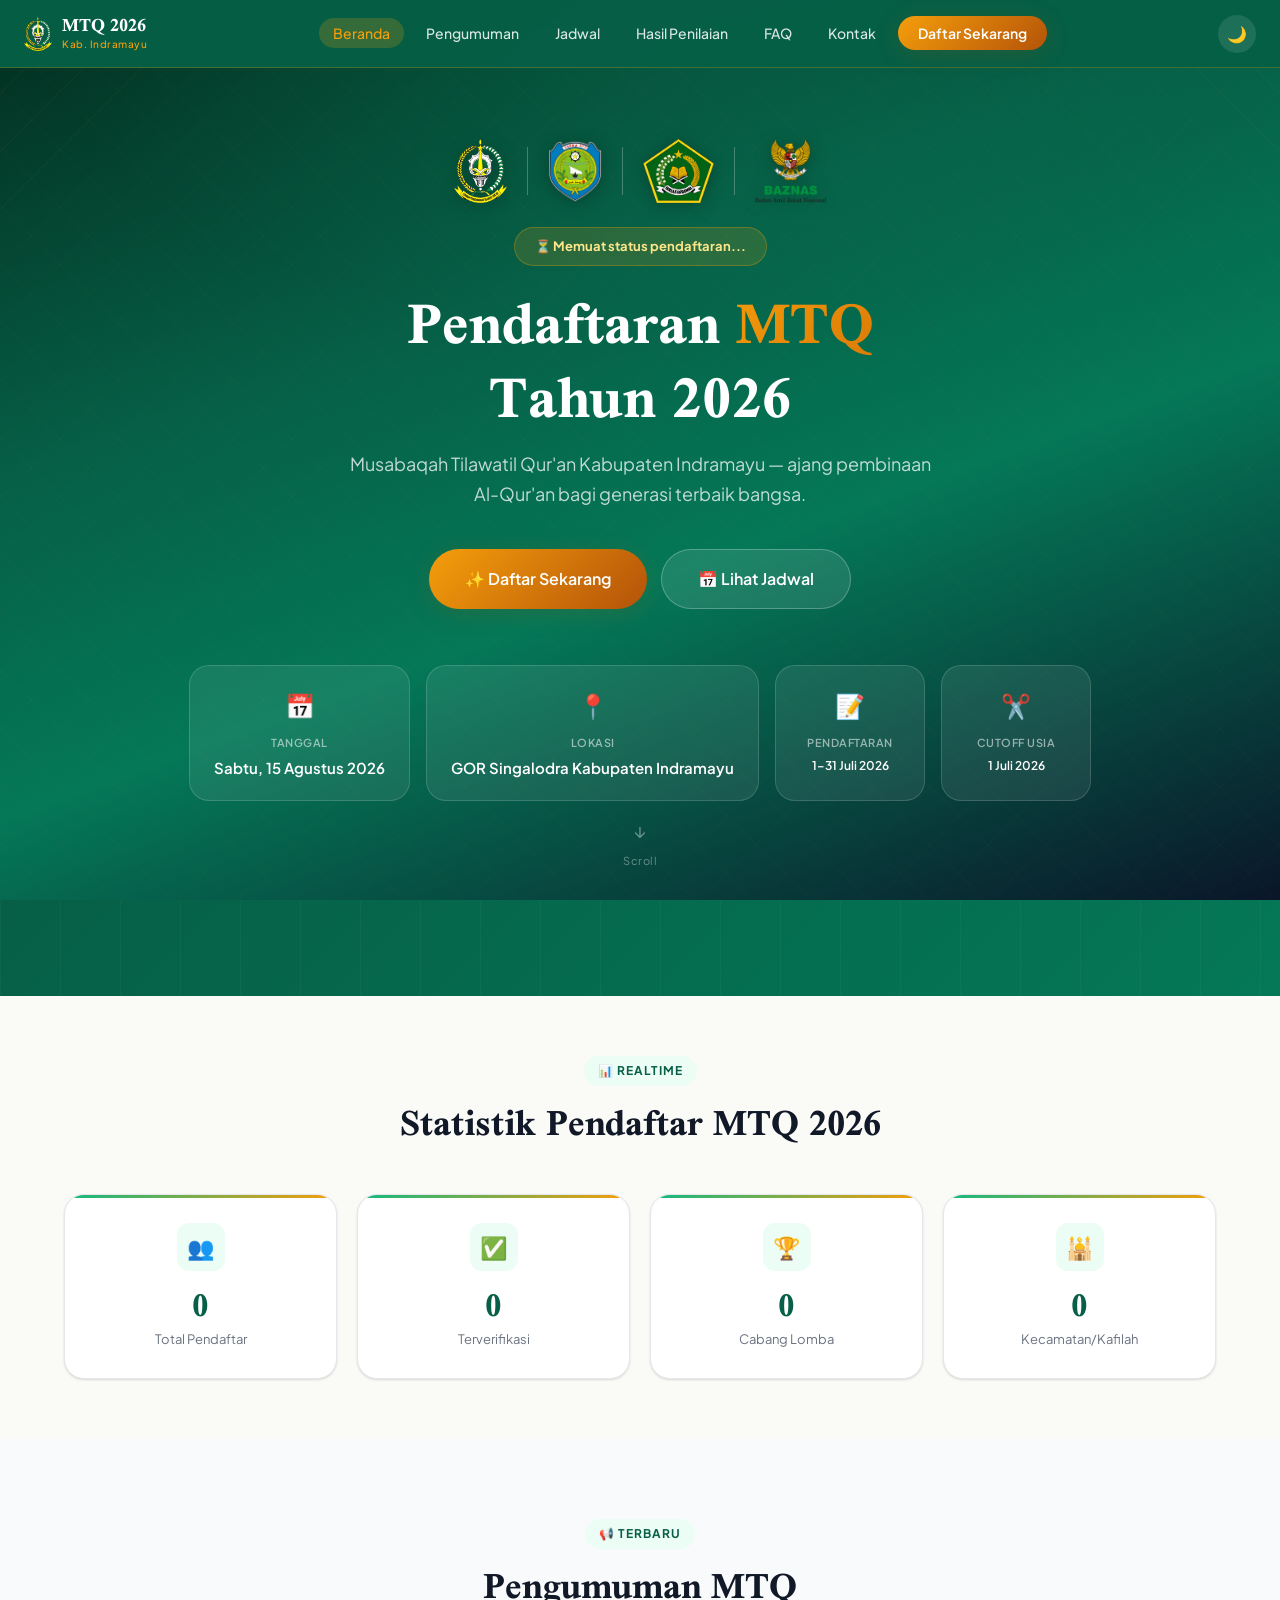
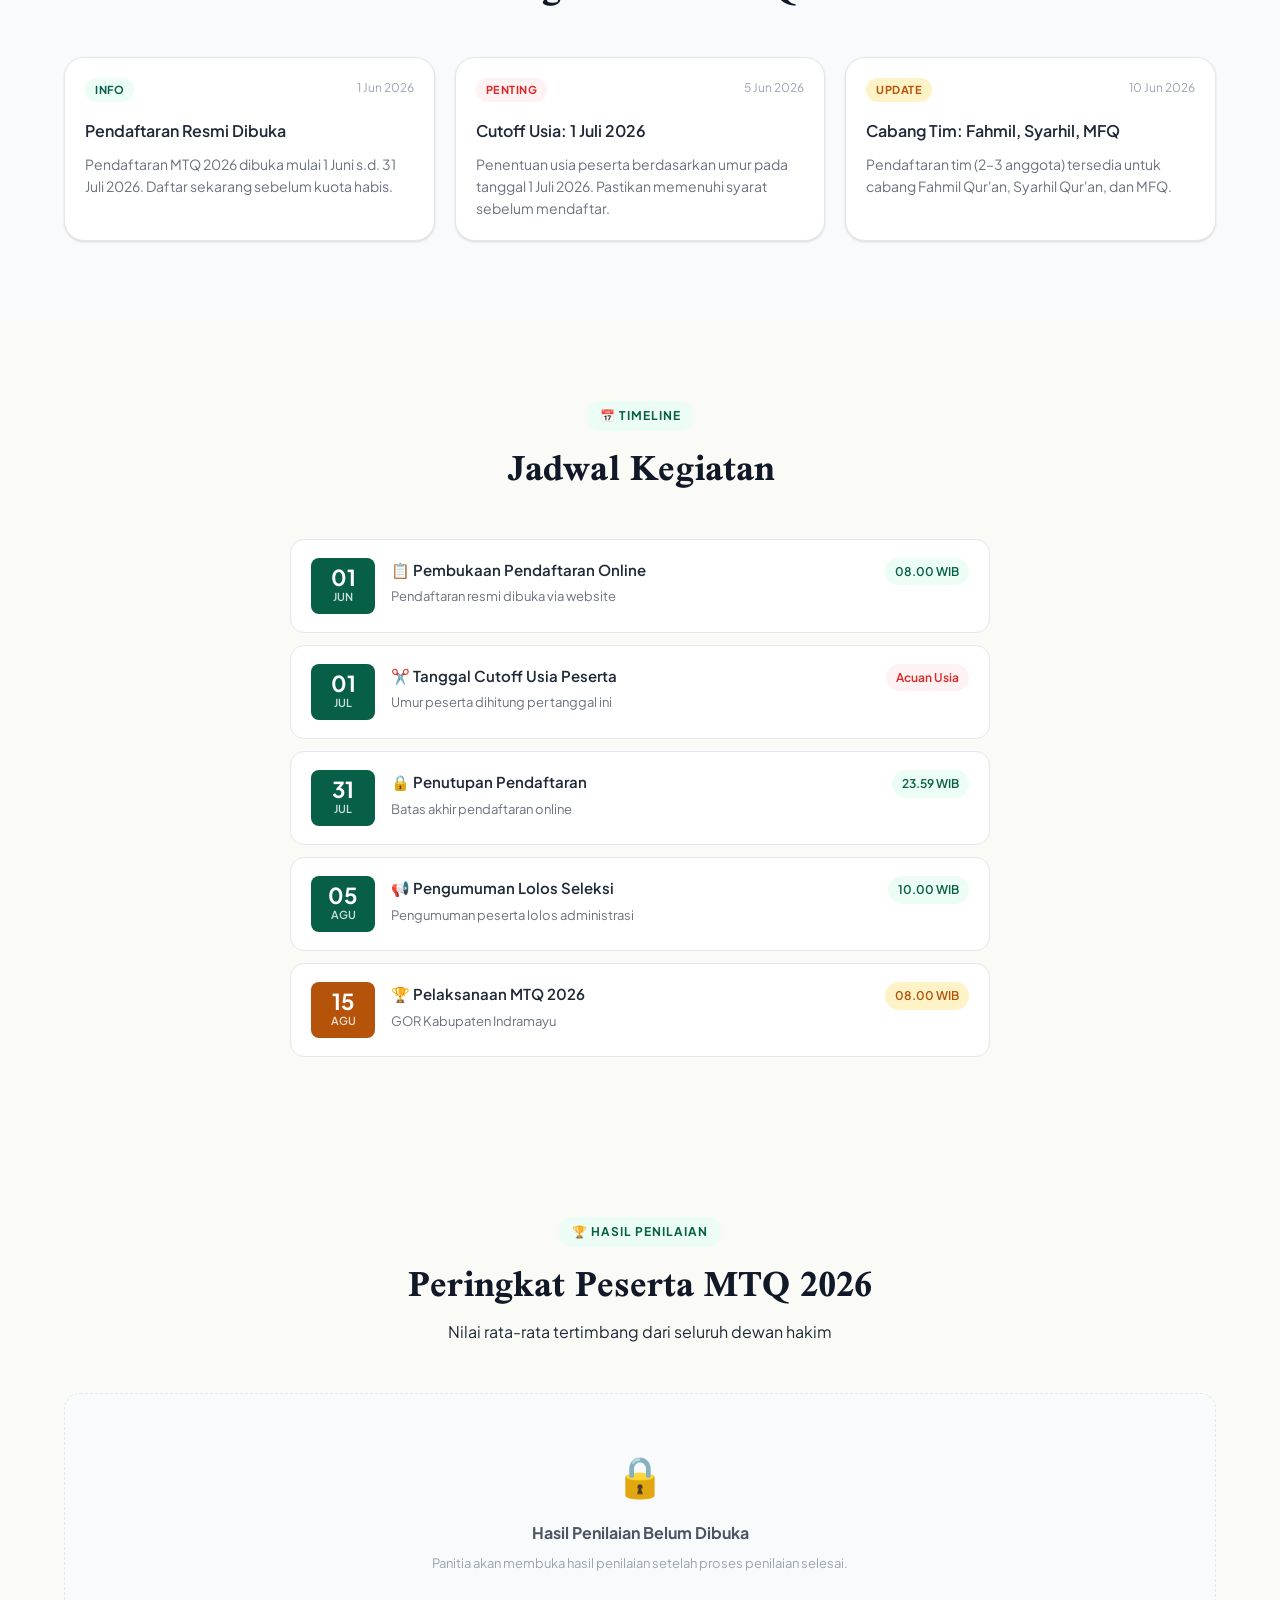
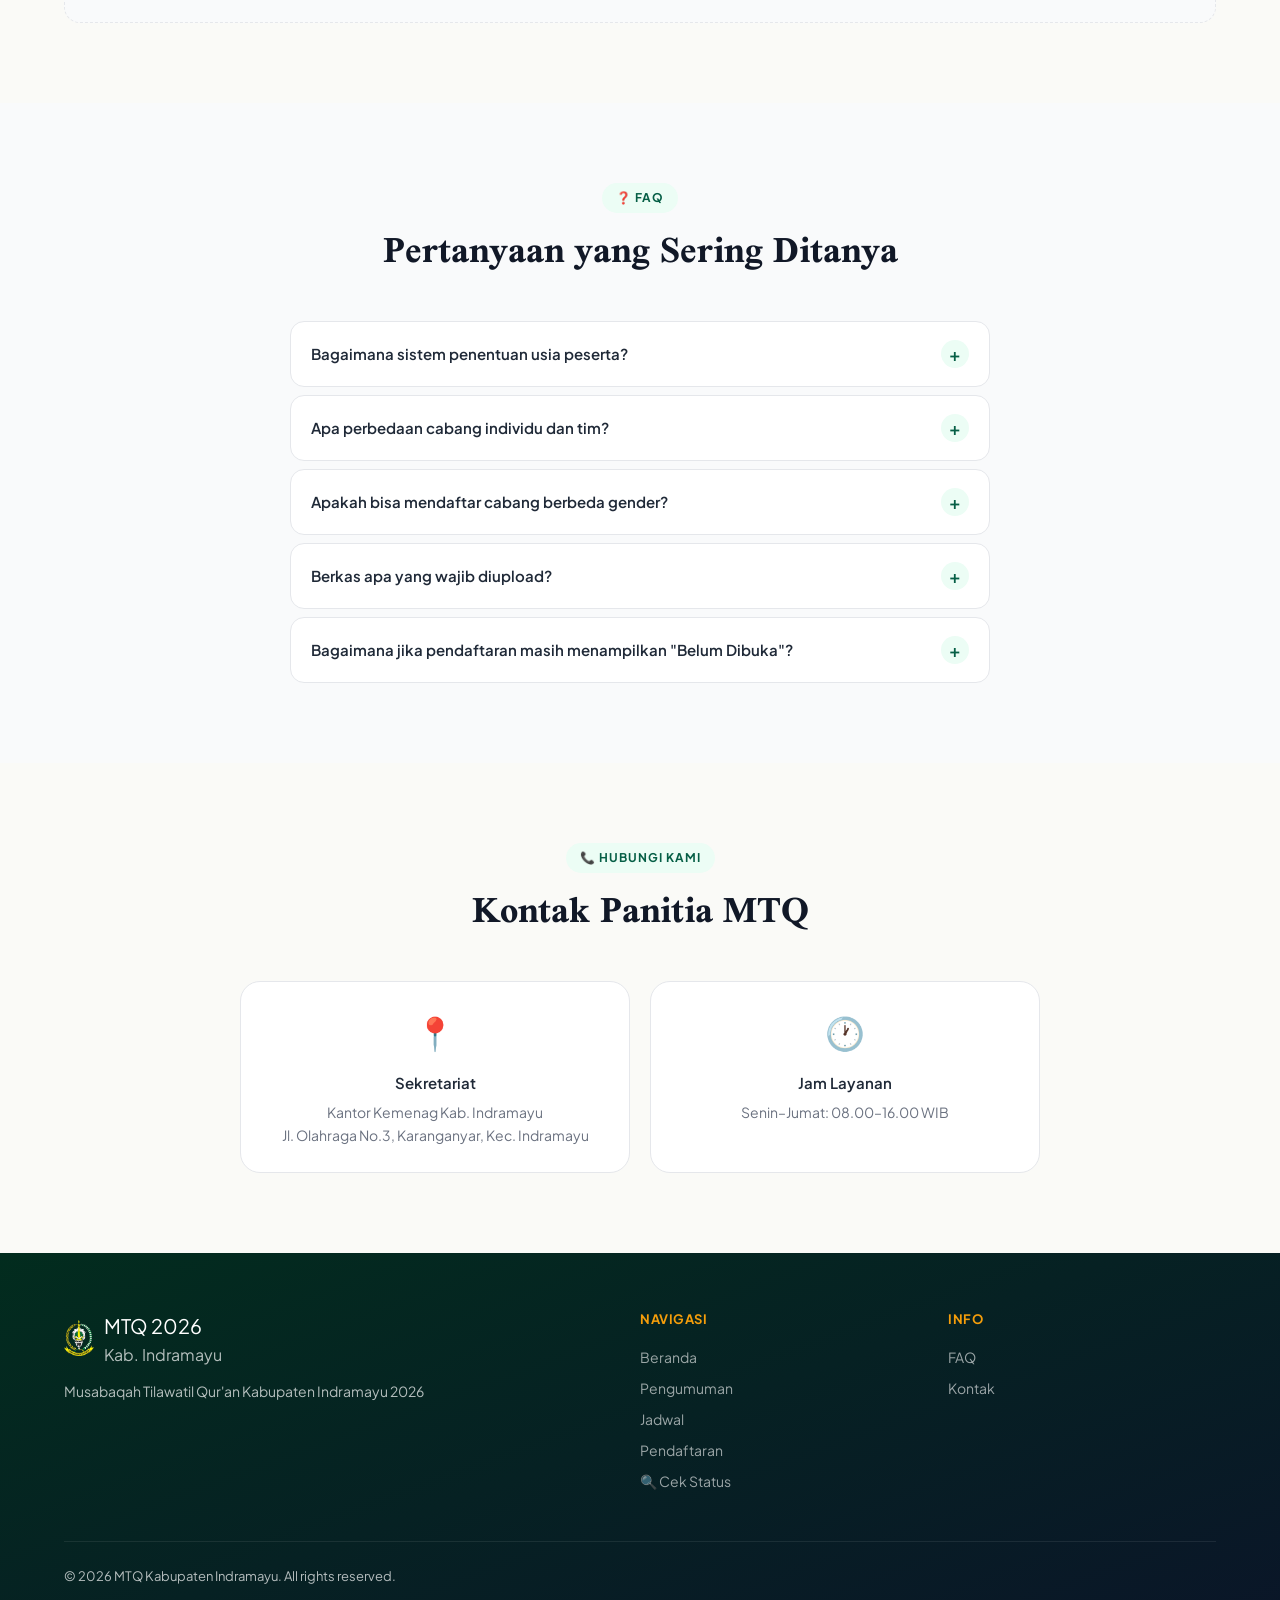
==== index.html @ 9975d6d7 "fixing scoring issue" ====
<!DOCTYPE html>
<html lang="id" data-theme="light">
<head>
  <meta charset="UTF-8">
  <meta name="viewport" content="width=device-width, initial-scale=1.0">
  <title>MTQ 2026 – Kabupaten Indramayu</title>
  <meta name="description" content="Pendaftaran resmi MTQ Kabupaten Indramayu 2026.">
  <link rel="preconnect" href="https://fonts.googleapis.com">
  <link rel="preconnect" href="https://fonts.gstatic.com" crossorigin>
  <link rel="icon" type="image/png" href="assets/mtq.png">
  <link rel="stylesheet" href="css/style.css">
  <style>
    /* Hero logos */
    .hero-logos{display:flex;align-items:center;justify-content:center;gap:20px;flex-wrap:wrap;margin-bottom:24px;animation:fadeInUp .6s .05s ease both}
    .hero-logo-item{display:flex;flex-direction:column;align-items:center;gap:6px}
    .hero-logo-item img{height:64px;width:auto;object-fit:contain;filter:drop-shadow(0 2px 8px rgba(0,0,0,.25));transition:transform .2s}
    .hero-logo-item img:hover{transform:scale(1.08)}
    .hero-logo-sep{width:1px;height:48px;background:rgba(255,255,255,.25);flex-shrink:0}
    @media(max-width:480px){.hero-logo-item img{height:44px}.hero-logo-sep{display:none}.hero-logos{gap:12px}}

    /* Countdown states */
    .cd-state{display:none}
    .cd-state.show{display:block}
    .cd-label{text-align:center;font-size:14px;font-weight:700;letter-spacing:.8px;text-transform:uppercase;color:rgba(255,255,255,.75);margin-bottom:20px}
    .cd-status-pill{display:inline-flex;align-items:center;gap:8px;padding:6px 18px;border-radius:999px;font-size:13px;font-weight:700;margin:0 auto 16px;display:flex;justify-content:center}
    .cd-status-pill.open{background:rgba(16,185,129,.2);color:#a7f3d0;border:1px solid rgba(16,185,129,.35)}
    .cd-status-pill.closed{background:rgba(239,68,68,.15);color:#fca5a5;border:1px solid rgba(239,68,68,.3)}
    .cd-status-pill.soon{background:rgba(245,158,11,.15);color:#fde68a;border:1px solid rgba(245,158,11,.3)}
    .cd-closed-box{text-align:center;padding:32px 24px}
    .cd-closed-box .icon{font-size:48px;margin-bottom:12px}
    .cd-closed-box h3{color:#fff;font-size:22px;font-weight:700;margin-bottom:6px}
    .cd-closed-box p{color:rgba(255,255,255,.65);font-size:14px}

    /* Reg status banner on hero */
    .hero-reg-banner{display:inline-flex;align-items:center;gap:8px;padding:8px 20px;border-radius:999px;font-size:13px;font-weight:700;margin-bottom:20px;animation:fadeInUp .6s .1s ease both}
    .hero-reg-banner.open{background:rgba(16,185,129,.2);color:#a7f3d0;border:1px solid rgba(16,185,129,.35)}
    .hero-reg-banner.soon{background:rgba(245,158,11,.15);color:#fde68a;border:1px solid rgba(245,158,11,.3)}
    .hero-reg-banner.closed{background:rgba(239,68,68,.12);color:#fca5a5;border:1px solid rgba(239,68,68,.25)}

    .btn-daftar-disabled{opacity:.45;cursor:not-allowed;pointer-events:none}
  </style>
</head>
<body>

<!-- NAVBAR -->
<nav class="navbar" id="navbar">
  <div class="nav-logo">
    <img src="assets/mtq.png" alt="MTQ" style="height:34px;width:auto;border-radius:6px">
    <div>
      <div class="logo-text">MTQ 2026</div>
      <div class="logo-sub">Kab. Indramayu</div>
    </div>
  </div>
  <ul class="nav-links">
    <li><a href="#beranda" class="active">Beranda</a></li>
    <li><a href="#pengumuman">Pengumuman</a></li>
    <li><a href="#jadwal">Jadwal</a></li>
    <li><a href="#hasil-penilaian">Hasil Penilaian</a></li>
    <li><a href="#faq">FAQ</a></li>
    <li><a href="#kontak">Kontak</a></li>
    <li><a href="daftar.html" class="nav-cta" id="navDaftarBtn">Daftar Sekarang</a></li>
  </ul>
  <div class="nav-actions">
    <button class="dark-toggle" id="darkToggle">🌙</button>
    <button class="hamburger" id="hamburger"><span></span><span></span><span></span></button>
  </div>
</nav>
<nav class="mobile-nav" id="mobileNav">
  <a href="#beranda">🏠 Beranda</a>
  <a href="#pengumuman">📢 Pengumuman</a>
  <a href="#jadwal">📅 Jadwal</a>
  <a href="#faq">❓ FAQ</a>
  <a href="#kontak">📞 Kontak</a>
  <a href="daftar.html" id="mobileNavDaftarBtn" style="color:var(--gold-bright);font-weight:700">✨ Daftar Sekarang</a>
</nav>

<!-- HERO -->
<section class="hero" id="beranda">
  <!-- 4 Logo Institusi -->
  <div class="hero-logos">
    <div class="hero-logo-item"><img src="assets/mtq.png"       alt="MTQ"        title="MTQ 2026"></div>
    <div class="hero-logo-sep"></div>
    <div class="hero-logo-item"><img src="assets/indramayu.png" alt="Indramayu"  title="Kab. Indramayu"></div>
    <div class="hero-logo-sep"></div>
    <div class="hero-logo-item"><img src="assets/kemenag.png"   alt="Kemenag"    title="Kementerian Agama"></div>
    <div class="hero-logo-sep"></div>
    <div class="hero-logo-item"><img src="assets/baznas.png"    alt="BAZNAS"     title="BAZNAS"></div>
  </div>

  <!-- Status Pendaftaran Banner -->
  <div id="heroRegBanner" class="hero-reg-banner soon">⏳ Memuat status pendaftaran...</div>

  <h1 style="font-family:var(--font-display);font-size:clamp(32px,6vw,64px);font-weight:700;color:#fff;line-height:1.15;margin-bottom:16px;animation:fadeInUp .6s .2s ease both">
    Pendaftaran <span style="background:linear-gradient(135deg,#f59e0b,#d97706);-webkit-background-clip:text;-webkit-text-fill-color:transparent;background-clip:text">MTQ</span><br>Tahun 2026
  </h1>
  <p style="font-size:clamp(15px,2vw,18px);color:rgba(255,255,255,.75);max-width:600px;margin:0 auto 40px;animation:fadeInUp .6s .3s ease both">
    Musabaqah Tilawatil Qur'an Kabupaten Indramayu — ajang pembinaan Al-Qur'an bagi generasi terbaik bangsa.
  </p>

  <div class="hero-actions" style="animation:fadeInUp .6s .4s ease both">
    <a href="daftar.html" class="btn btn-primary btn-lg" id="heroDaftarBtn">✨ Daftar Sekarang</a>
    <a href="#jadwal"     class="btn btn-secondary btn-lg">📅 Lihat Jadwal</a>
  </div>

  <div class="hero-info" style="animation:fadeInUp .6s .5s ease both">
    <div class="hero-info-card">
      <div class="icon">📅</div><div class="label">Tanggal</div>
      <div class="value" data-info="date">15 Agustus 2026</div>
    </div>
    <div class="hero-info-card">
      <div class="icon">📍</div><div class="label">Lokasi</div>
      <div class="value" data-info="location">GOR Kab. Indramayu</div>
    </div>
    <div class="hero-info-card">
      <div class="icon">📝</div><div class="label">Pendaftaran</div>
      <div class="value" id="heroRegPeriod" style="font-size:12px">1–31 Juli 2026</div>
    </div>
    <div class="hero-info-card">
      <div class="icon">✂️</div><div class="label">Cutoff Usia</div>
      <div class="value" id="heroCutoff" style="font-size:12px">1 Juli 2026</div>
    </div>
  </div>

  <div class="scroll-hint"><span class="arrow">↓</span><span>Scroll</span></div>
</section>

<!-- COUNTDOWN (smart 3 state) -->
<div id="countdownSection" class="countdown-section">

  <!-- State: belum buka -->
  <div id="cdStateSoon" class="cd-state">
    <div class="cd-status-pill soon">🔔 Pendaftaran Belum Dibuka</div>
    <div class="cd-label">Pendaftaran Dibuka Dalam</div>
    <div class="countdown-grid">
      <div class="countdown-box"><span class="num" id="soonDays">00</span><div class="unit">Hari</div></div>
      <div class="countdown-box"><span class="num" id="soonHours">00</span><div class="unit">Jam</div></div>
      <div class="countdown-box"><span class="num" id="soonMins">00</span><div class="unit">Menit</div></div>
      <div class="countdown-box"><span class="num" id="soonSecs">00</span><div class="unit">Detik</div></div>
    </div>
  </div>

  <!-- State: sedang buka -->
  <div id="cdStateOpen" class="cd-state">
    <div class="cd-status-pill open">🟢 Pendaftaran Sedang Berlangsung</div>
    <div class="cd-label">Pendaftaran Ditutup Dalam</div>
    <div class="countdown-grid">
      <div class="countdown-box"><span class="num" id="openDays">00</span><div class="unit">Hari</div></div>
      <div class="countdown-box"><span class="num" id="openHours">00</span><div class="unit">Jam</div></div>
      <div class="countdown-box"><span class="num" id="openMins">00</span><div class="unit">Menit</div></div>
      <div class="countdown-box"><span class="num" id="openSecs">00</span><div class="unit">Detik</div></div>
    </div>
  </div>

  <!-- State: tutup -->
  <div id="cdStateClosed" class="cd-state">
    <div class="cd-closed-box">
      <div class="icon">🔒</div>
      <h3>Pendaftaran Telah Ditutup</h3>
      <p>Terima kasih kepada seluruh peserta yang telah mendaftar.<br>Nantikan pengumuman selanjutnya.</p>
    </div>
  </div>

</div>

<!-- STATISTIK -->
<section class="stats-section">
  <div class="container">
    <div class="section-header animate-in">
      <div class="section-eyebrow">📊 Realtime</div>
      <h2 class="section-title">Statistik Pendaftar MTQ 2026</h2>
    </div>
    <div class="stats-grid">
      <div class="stat-card animate-in">
        <div class="stat-icon">👥</div>
        <div class="stat-num" data-stat="total">0</div>
        <div class="stat-label">Total Pendaftar</div>
      </div>
      <div class="stat-card animate-in">
        <div class="stat-icon">✅</div>
        <div class="stat-num" data-stat="verified">0</div>
        <div class="stat-label">Terverifikasi</div>
      </div>
      <div class="stat-card animate-in">
        <div class="stat-icon">🏆</div>
        <div class="stat-num" data-stat="cabangs">0</div>
        <div class="stat-label">Cabang Lomba</div>
      </div>
      <div class="stat-card animate-in">
        <div class="stat-icon">🕌</div>
        <div class="stat-num" data-stat="kecamatans">0</div>
        <div class="stat-label">Kecamatan/Kafilah</div>
      </div>
    </div>
  </div>
</section>

<!-- PENGUMUMAN -->
<section class="section" id="pengumuman" style="background:var(--gray-50)">
  <div class="container">
    <div class="section-header animate-in">
      <div class="section-eyebrow">📢 Terbaru</div>
      <h2 class="section-title">Pengumuman MTQ</h2>
    </div>
    <div class="announcement-grid">
      <div class="ann-card animate-in">
        <div class="ann-card-header"><span class="ann-badge info">Info</span><span class="ann-date">1 Jun 2026</span></div>
        <div class="ann-card-body"><h3>Pendaftaran Resmi Dibuka</h3><p>Pendaftaran MTQ 2026 dibuka mulai 1 Juni s.d. 31 Juli 2026. Daftar sekarang sebelum kuota habis.</p></div>
      </div>
      <div class="ann-card animate-in">
        <div class="ann-card-header"><span class="ann-badge important">Penting</span><span class="ann-date">5 Jun 2026</span></div>
        <div class="ann-card-body"><h3>Cutoff Usia: 1 Juli 2026</h3><p>Penentuan usia peserta berdasarkan umur pada tanggal 1 Juli 2026. Pastikan memenuhi syarat sebelum mendaftar.</p></div>
      </div>
      <div class="ann-card animate-in">
        <div class="ann-card-header"><span class="ann-badge update">Update</span><span class="ann-date">10 Jun 2026</span></div>
        <div class="ann-card-body"><h3>Cabang Tim: Fahmil, Syarhil, MFQ</h3><p>Pendaftaran tim (2–3 anggota) tersedia untuk cabang Fahmil Qur'an, Syarhil Qur'an, dan MFQ.</p></div>
      </div>
    </div>
  </div>
</section>

<!-- JADWAL -->
<section class="section" id="jadwal" style="background:var(--cream)">
  <div class="container">
    <div class="section-header animate-in">
      <div class="section-eyebrow">📅 Timeline</div>
      <h2 class="section-title">Jadwal Kegiatan</h2>
    </div>
    <div class="schedule-list">
      <div class="schedule-item animate-in">
        <div class="date-box"><div class="day">01</div><div class="month">Jun</div></div>
        <div class="info"><h4>📋 Pembukaan Pendaftaran Online</h4><p>Pendaftaran resmi dibuka via website</p></div>
        <span class="time-badge">08.00 WIB</span>
      </div>
      <div class="schedule-item animate-in">
        <div class="date-box"><div class="day">01</div><div class="month">Jul</div></div>
        <div class="info"><h4>✂️ Tanggal Cutoff Usia Peserta</h4><p>Umur peserta dihitung per tanggal ini</p></div>
        <span class="time-badge" style="background:#fef2f2;color:#dc2626">Acuan Usia</span>
      </div>
      <div class="schedule-item animate-in">
        <div class="date-box"><div class="day">31</div><div class="month">Jul</div></div>
        <div class="info"><h4>🔒 Penutupan Pendaftaran</h4><p>Batas akhir pendaftaran online</p></div>
        <span class="time-badge">23.59 WIB</span>
      </div>
      <div class="schedule-item animate-in">
        <div class="date-box"><div class="day">05</div><div class="month">Agu</div></div>
        <div class="info"><h4>📢 Pengumuman Lolos Seleksi</h4><p>Pengumuman peserta lolos administrasi</p></div>
        <span class="time-badge">10.00 WIB</span>
      </div>
      <div class="schedule-item animate-in">
        <div class="date-box" style="background:var(--gold)"><div class="day">15</div><div class="month">Agu</div></div>
        <div class="info"><h4>🏆 Pelaksanaan MTQ 2026</h4><p>GOR Kabupaten Indramayu</p></div>
        <span class="time-badge" style="background:var(--gold-pale);color:var(--gold)">08.00 WIB</span>
      </div>
    </div>
  </div>
</section>

<!-- HASIL PENILAIAN PUBLIK -->
<section class="section" id="hasil-penilaian">
  <div class="container">
    <div class="section-header animate-in">
      <div class="section-eyebrow">🏆 HASIL PENILAIAN</div>
      <h2 class="section-title">Peringkat Peserta MTQ 2026</h2>
      <p class="section-sub">Nilai rata-rata tertimbang dari seluruh dewan hakim</p>
    </div>

    <!-- Status gate — diisi oleh JS -->
    <div id="hasilPenilaianGate" style="text-align:center;padding:48px 24px;background:var(--gray-50);border-radius:16px;border:1.5px dashed var(--gray-200)">
      <div style="font-size:40px;margin-bottom:12px">⏳</div>
      <div style="font-size:16px;font-weight:700;color:var(--gray-600)">Memuat status hasil penilaian...</div>
    </div>

    <!-- Hasil (hidden until status=buka) -->
    <div id="hasilPenilaianContent" style="display:none">

      <!-- Stats bar -->
      <div id="hasilStatsBar"
        style="display:flex;align-items:center;justify-content:center;gap:20px;flex-wrap:wrap;margin-bottom:28px;background:linear-gradient(135deg,var(--emerald),#0d9488);border-radius:14px;padding:16px 24px">
      </div>

      <!-- Cabang filter pills -->
      <div id="hasilCabangFilter"
        style="display:flex;flex-wrap:wrap;gap:8px;margin-bottom:24px"></div>

      <!-- Podium -->
      <div id="hasilPodium" style="margin-bottom:24px"></div>

      <!-- Ranking table -->
      <div class="admin-card" style="border-radius:14px;overflow:hidden;box-shadow:0 2px 16px rgba(0,0,0,.06)">
        <div style="padding:16px 20px;display:flex;align-items:center;justify-content:space-between;border-bottom:1px solid var(--gray-100);flex-wrap:wrap;gap:8px">
          <div>
            <div style="font-size:15px;font-weight:700;color:var(--gray-800)">Tabel Peringkat</div>
            <div id="hasilTableSub" style="font-size:12px;color:var(--gray-400)">Pilih cabang</div>
          </div>
          <div style="display:flex;gap:8px;flex-wrap:wrap">
            <input type="search" id="hasilSearch" placeholder="🔍 Cari peserta..."
              oninput="hasilFilterTable(this.value)"
              style="padding:8px 12px;border:1.5px solid var(--gray-200);border-radius:8px;font-size:13px;background:var(--white);color:var(--gray-800);outline:none;width:200px">
            <button onclick="loadHasilPenilaian()" class="btn btn-outline" style="font-size:13px">🔄 Refresh</button>
          </div>
        </div>
        <div class="table-wrap" id="hasilTable">
          <div style="text-align:center;padding:40px;color:var(--gray-400)">
            <div style="font-size:32px">📊</div><p>Pilih cabang untuk melihat peringkat</p>
          </div>
        </div>
      </div>

      <div style="margin-top:16px;padding:12px 16px;background:var(--emerald-xs);border-radius:10px;font-size:13px;color:var(--emerald)">
        🔍 <strong>Transparansi:</strong> Nilai merupakan rata-rata tertimbang dari semua dewan hakim. Klik baris peserta untuk detail per hakim.
      </div>
    </div>
  </div>
</section>

<!-- FAQ -->
<section class="section" id="faq" style="background:var(--gray-50)">
  <div class="container">
    <div class="section-header animate-in">
      <div class="section-eyebrow">❓ FAQ</div>
      <h2 class="section-title">Pertanyaan yang Sering Ditanya</h2>
    </div>
    <div class="faq-list">
      <div class="faq-item animate-in">
        <div class="faq-question">Bagaimana sistem penentuan usia peserta?<span class="icon">+</span></div>
        <div class="faq-answer">Usia peserta dihitung berdasarkan tanggal <strong>1 Juli 2026</strong> (tanggal cutoff), bukan tanggal pelaksanaan. Misalnya, peserta lahir 2 Juli 2016 dihitung berusia 9 tahun 11 bulan 29 hari per tanggal cutoff.</div>
      </div>
      <div class="faq-item animate-in">
        <div class="faq-question">Apa perbedaan cabang individu dan tim?<span class="icon">+</span></div>
        <div class="faq-answer">Cabang individu (Tilawah, Tahfidz, Khat, Tartil) didaftarkan secara perorangan. Cabang tim (Fahmil, Syarhil, MFQ) terdiri dari 2–3 orang anggota, semua harus dari gender dan kecamatan yang sama, dan setiap anggota wajib memenuhi syarat usia.</div>
      </div>
      <div class="faq-item animate-in">
        <div class="faq-question">Apakah bisa mendaftar cabang berbeda gender?<span class="icon">+</span></div>
        <div class="faq-answer">Tidak. Setiap cabang sudah ditentukan untuk Putra atau Putri. Sistem akan otomatis menolak jika gender peserta tidak sesuai cabang yang dipilih.</div>
      </div>
      <div class="faq-item animate-in">
        <div class="faq-question">Berkas apa yang wajib diupload?<span class="icon">+</span></div>
        <div class="faq-answer">Wajib: (1) Pas foto terbaru dan (2) KTP/KK orang tua. Opsional: Surat rekomendasi dari sekolah/pesantren. Format: JPG/PNG/PDF, maksimal 2 MB per file. Untuk pendaftaran tim, setiap anggota wajib mengupload berkasnya masing-masing.</div>
      </div>
      <div class="faq-item animate-in">
        <div class="faq-question">Bagaimana jika pendaftaran masih menampilkan "Belum Dibuka"?<span class="icon">+</span></div>
        <div class="faq-answer">Pendaftaran online dibuka mulai tanggal 1 Juni 2026 pukul 08.00 WIB. Tombol daftar akan aktif otomatis saat pendaftaran dibuka. Anda dapat mengecek kembali setelah tanggal tersebut.</div>
      </div>
    </div>
  </div>
</section>

<!-- KONTAK -->
<section class="section" id="kontak" style="background:var(--cream)">
  <div class="container">
    <div class="section-header animate-in">
      <div class="section-eyebrow">📞 Hubungi Kami</div>
      <h2 class="section-title">Kontak Panitia MTQ</h2>
    </div>
    <div class="contact-grid">
      <!-- <div class="contact-card animate-in"><div class="icon">📱</div><h4>WhatsApp</h4><a href="https://wa.me/6281234567890">+62 812 3456 7890</a></div> -->
      <!-- <div class="contact-card animate-in"><div class="icon">📧</div><h4>Email</h4><a href="mailto:panitia.mtq2026@indramayu.go.id">panitia.mtq2026@indramayu.go.id</a></div> -->
      <div class="contact-card animate-in"><div class="icon">📍</div><h4>Sekretariat</h4><p>Kantor Kemenag Kab. Indramayu<br>Jl. Olahraga No.3, Karanganyar, Kec. Indramayu</p></div>
      <div class="contact-card animate-in"><div class="icon">🕐</div><h4>Jam Layanan</h4><p>Senin–Jumat: 08.00–16.00 WIB</p></div>
    </div>
  </div>
</section>

<!-- FOOTER -->
<footer>
  <div class="container">
    <div class="footer-grid">
      <div class="footer-brand">
        <div style="display:flex;align-items:center;gap:10px;margin-bottom:12px">
          <img src="assets/mtq.png" alt="MTQ" style="height:36px;border-radius:6px">
          <div><div class="logo-text" style="color:#fff">MTQ 2026</div><div class="logo-sub">Kab. Indramayu</div></div>
        </div>
        <p>Musabaqah Tilawatil Qur'an Kabupaten Indramayu 2026</p>
      </div>
      <div class="footer-col">
        <h5>Navigasi</h5>
        <a href="#beranda">Beranda</a><a href="#pengumuman">Pengumuman</a>
        <a href="#jadwal">Jadwal</a><a href="daftar.html">Pendaftaran</a>
        <a href="cek-maqra.html">🔍 Cek Status</a>
      </div>
      <div class="footer-col">
        <h5>Info</h5>
        <a href="#faq">FAQ</a><a href="#kontak">Kontak</a>
      </div>
    </div>
    <div class="footer-bottom">
      <p>© 2026 MTQ Kabupaten Indramayu. All rights reserved.</p>
    </div>
  </div>
</footer>

<div class="toast-container" id="toastContainer"></div>

<script src="js/config.js"></script>
<script src="js/main.js"></script>
<script>
// ── Hasil Penilaian Publik — index.html ──────────────────────
// Variabel CABANG_LIST untuk filter pills (mirror dari penilaian.html)
const HASIL_CABANG_LIST = [
  "Tartil Al Qur'an Putra","Tartil Al Qur'an Putri",
  "Tilawah Anak-anak Putra","Tilawah Anak-anak Putri",
  "Tilawah Remaja Putra","Tilawah Remaja Putri",
  "Tilawah Dewasa Putra","Tilawah Dewasa Putri",
  "Qira'at Mujawwad Putra","Qira'at Mujawwad Putri",
  "Hafalan 1 Juz Putra","Hafalan 1 Juz Putri",
  "Hafalan 5 Juz Putra","Hafalan 5 Juz Putri",
  "Hafalan 10 Juz Putra","Hafalan 10 Juz Putri",
  "Hafalan 20 Juz Putra","Hafalan 20 Juz Putri",
  "Hafalan 30 Juz Putra","Hafalan 30 Juz Putri",
  "Tafsir Arab Putra","Tafsir Arab Putri",
  "Tafsir Indonesia Putra","Tafsir Indonesia Putri",
  "Kaligrafi Naskah Putra","Kaligrafi Naskah Putri",
  "Kaligrafi Hiasan Putra","Kaligrafi Hiasan Putri",
  "KTIQ Putra","KTIQ Putri",
  "Fahm Al Qur'an Putra","Fahm Al Qur'an Putri",
  "Syarh Al Qur'an Putra","Syarh Al Qur'an Putri"
];

let _hasilActiveCabang = null;
let _hasilPesertaCache = {};
let _hasilNilaiCache   = {};

// JSONP helper (tidak perlu library) — mirip jsonp() di main.js
function hasilJsonp(url, prefix, cb, timeout = 10000) {
  const name = prefix + '_' + Date.now();
  const s = document.createElement('script');
  let done = false;
  const finish = (data) => { if (done) return; done = true; clearTimeout(t); delete window[name]; s.remove(); cb(data); };
  window[name] = finish;
  s.onerror = () => finish(null);
  s.src = url + (url.includes('?') ? '&' : '?') + 'callback=' + name;
  const t = setTimeout(() => finish(null), timeout);
  document.head.appendChild(s);
}

function hasilGet(action, params, cb) {
  const apiUrl = (window.MTQ_API_URL || '').trim();
  if (!apiUrl) { cb(null); return; }
  const qs = params ? '&' + new URLSearchParams(params).toString() : '';
  hasilJsonp(apiUrl + '?action=' + action + qs, 'hG_' + action, cb);
}

// Dipanggil dari main.js DOMContentLoaded (via initHasilPenilaian)
function initHasilPenilaian() {
  hasilGet('getHasilPublikStatus', null, (res) => {
    const gate    = document.getElementById('hasilPenilaianGate');
    const content = document.getElementById('hasilPenilaianContent');
    if (!gate || !content) return;

    if (res && res.isOpen) {
      gate.style.display    = 'none';
      content.style.display = 'block';
      loadHasilPenilaian();
      setInterval(loadHasilPenilaian, 60000); // auto-refresh tiap 1 menit
    } else {
      gate.innerHTML = `
        <div style="font-size:40px;margin-bottom:12px">🔒</div>
        <div style="font-size:16px;font-weight:700;color:var(--gray-600)">Hasil Penilaian Belum Dibuka</div>
        <div style="font-size:13px;color:var(--gray-400);margin-top:6px">Panitia akan membuka hasil penilaian setelah proses penilaian selesai.</div>`;
    }
  });
}

function loadHasilPenilaian() {
  hasilGet('getPeserta', null, (res) => {
    const allPeserta = (res && res.data) || {};
    _hasilPesertaCache = allPeserta;
    const active = HASIL_CABANG_LIST.filter(c => (allPeserta[c]||[]).length > 0);

    // Statistik
    hasilGet('getPenilaianStats', null, (sRes) => {
      const bar = document.getElementById('hasilStatsBar');
      if (bar && sRes && sRes.success) {
        const t = new Date().toLocaleTimeString('id-ID',{hour:'2-digit',minute:'2-digit'});
        bar.innerHTML = `
          <div style="text-align:center;color:#fff"><div style="font-size:22px;font-weight:800">${sRes.totalHakim||0}</div><div style="font-size:11px;opacity:.7;letter-spacing:.4px;text-transform:uppercase">Dewan Hakim</div></div>
          <div style="color:rgba(255,255,255,.3);font-size:20px">·</div>
          <div style="text-align:center;color:#fff"><div style="font-size:22px;font-weight:800">${sRes.totalPeserta||0}</div><div style="font-size:11px;opacity:.7;letter-spacing:.4px;text-transform:uppercase">Total Peserta</div></div>
          <div style="color:rgba(255,255,255,.3);font-size:20px">·</div>
          <div style="text-align:center;color:#fff"><div style="font-size:22px;font-weight:800">${sRes.totalNilaiSubmit||0}</div><div style="font-size:11px;opacity:.7;letter-spacing:.4px;text-transform:uppercase">Nilai Disubmit</div></div>
          <div style="color:rgba(255,255,255,.3);font-size:20px">·</div>
          <div style="text-align:center;color:#fff"><div style="font-size:18px;font-weight:700">${t}</div><div style="font-size:11px;opacity:.7">Diperbarui</div></div>`;
      }
    });

    // Cabang pills
    const filterEl = document.getElementById('hasilCabangFilter');
    if (filterEl && active.length) {
      filterEl.innerHTML = '';
      active.forEach((c, i) => {
        const p = document.createElement('button');
        p.textContent = c;
        p.style.cssText = `padding:6px 14px;border-radius:999px;font-size:12px;font-weight:600;cursor:pointer;border:1.5px solid ${i===0?'var(--emerald)':'var(--gray-200)'};background:${i===0?'var(--emerald)':'var(--white)'};color:${i===0?'#fff':'var(--gray-600)'};transition:all .2s`;
        p.onclick = () => {
          filterEl.querySelectorAll('button').forEach(b => {
            b.style.background = 'var(--white)'; b.style.color = 'var(--gray-600)'; b.style.borderColor = 'var(--gray-200)';
          });
          p.style.background = 'var(--emerald)'; p.style.color = '#fff'; p.style.borderColor = 'var(--emerald)';
          hasilShowCabang(c, allPeserta);
        };
        filterEl.appendChild(p);
      });
      if (active.length) hasilShowCabang(active[0], allPeserta);
    }
  });
}

function hasilShowCabang(cabang, pesertaAll) {
  _hasilActiveCabang = cabang;
  hasilGet('getNilai', { cabang }, (nRes) => {
    const nilaiMap = (nRes && nRes.data) || {};
    Object.assign(_hasilNilaiCache, nilaiMap);
    const list = (pesertaAll && pesertaAll[cabang]) || [];
    const ranked = hasilBuildPeringkat(list, _hasilNilaiCache, cabang);

    document.getElementById('hasilTableSub').textContent = `${cabang} — ${ranked.filter(p=>p.avgTotal!==null).length}/${list.length} peserta dinilai`;
    hasilRenderPodium(ranked.filter(p=>p.avgTotal!==null).slice(0,3));
    hasilRenderTable(ranked, cabang);
  });
}

function hasilBuildPeringkat(list, nilaiMap, cabang) {
  return list.map(p => {
    const hakimScores = [];
    let totalSum = 0, hakimCount = 0;
    Object.values(nilaiMap).forEach(d => {
      if (d.pesertaId === p.id && d.cabang === cabang) {
        hakimScores.push({ hakimNama: d.hakimNama, params: d.params||[], total: d.total, catatan: d.catatan });
        totalSum += Number(d.total||0);
        hakimCount++;
      }
    });
    return { ...p, hakimScores, avgTotal: hakimCount > 0 ? totalSum / hakimCount : null, hakimCount };
  }).sort((a,b) => {
    if (a.avgTotal===null && b.avgTotal===null) return 0;
    if (a.avgTotal===null) return 1;
    if (b.avgTotal===null) return -1;
    return b.avgTotal - a.avgTotal;
  });
}

function hasilRenderPodium(top3) {
  const el = document.getElementById('hasilPodium');
  if (!el || !top3.length) { if(el) el.innerHTML=''; return; }
  const medals = ['🥇','🥈','🥉'];
  const order  = top3.length===3?[top3[1],top3[0],top3[2]]:top3.length===2?[null,top3[0],top3[1]]:[null,top3[0],null];
  const heights = ['100px','120px','80px'];
  el.innerHTML = `<div style="display:flex;justify-content:center;align-items:flex-end;gap:12px;flex-wrap:wrap">
    ${order.map((p,i) => {
      if (!p) return '<div style="width:140px"></div>';
      const ri = top3.indexOf(p);
      return `<div style="text-align:center;width:160px;background:var(--white);border-radius:14px;border:2px solid ${ri===0?'var(--gold)':ri===1?'var(--gray-200)':'#cd7f32'};padding:16px 12px;box-shadow:0 4px 20px rgba(0,0,0,.08)">
        <div style="font-size:32px">${medals[ri]}</div>
        <div style="font-size:11px;font-weight:700;color:var(--gray-400);text-transform:uppercase;letter-spacing:.4px">${['Juara I','Juara II','Juara III'][ri]}</div>
        <div style="font-size:14px;font-weight:800;color:var(--gray-900);margin:6px 0 2px;line-height:1.3">${p.nama}</div>
        <div style="font-size:11px;color:var(--gray-500)">${p.kecamatan||''}</div>
        <div style="font-size:18px;font-weight:800;color:var(--emerald);margin-top:8px">${p.avgTotal.toFixed(2)}</div>
      </div>`;
    }).join('')}
  </div>`;
}

function hasilRenderTable(ranked, cabang) {
  const wrap = document.getElementById('hasilTable');
  if (!ranked.length) { wrap.innerHTML='<div style="text-align:center;padding:40px;color:var(--gray-400)"><p>Belum ada peserta</p></div>'; return; }
  const sid = s => s.replace(/[^a-z0-9]/gi,'-');
  wrap.innerHTML = `<table style="width:100%;border-collapse:collapse;font-size:13px">
    <thead style="background:var(--gray-50)"><tr>
      <th style="padding:10px 14px;text-align:left;font-size:11px;font-weight:700;color:var(--gray-500);text-transform:uppercase;letter-spacing:.4px;border-bottom:1px solid var(--gray-100)">Peringkat</th>
      <th style="padding:10px 14px;text-align:left;font-size:11px;font-weight:700;color:var(--gray-500);text-transform:uppercase;letter-spacing:.4px;border-bottom:1px solid var(--gray-100)">Peserta</th>
      <th style="padding:10px 14px;text-align:left;font-size:11px;font-weight:700;color:var(--gray-500);text-transform:uppercase;letter-spacing:.4px;border-bottom:1px solid var(--gray-100)">Kecamatan</th>
      <th style="padding:10px 14px;text-align:right;font-size:11px;font-weight:700;color:var(--gray-500);text-transform:uppercase;letter-spacing:.4px;border-bottom:1px solid var(--gray-100)">Nilai</th>
      <th style="padding:10px 14px;text-align:center;font-size:11px;font-weight:700;color:var(--gray-500);text-transform:uppercase;letter-spacing:.4px;border-bottom:1px solid var(--gray-100)">Status</th>
    </tr></thead>
    <tbody>
    ${ranked.map((p,i) => {
      const rank = p.avgTotal!==null ? i+1 : '-';
      const rowBg = rank===1?'rgba(245,158,11,.04)':rank===2?'rgba(156,163,175,.03)':rank===3?'rgba(180,100,35,.03)':'';
      const did = `hdr-${sid(p.id)}-${sid(cabang)}`;
      return `
      <tr style="background:${rowBg};border-bottom:1px solid var(--gray-50);cursor:pointer" onclick="hasilToggleDetail('${did}')">
        <td style="padding:12px 14px;font-weight:800;color:var(--emerald);font-size:16px">${rank==='-'?'—':'#'+rank}</td>
        <td style="padding:12px 14px;font-weight:700;color:var(--gray-900)">${p.nama}</td>
        <td style="padding:12px 14px;color:var(--gray-600)">${p.kecamatan||'—'}</td>
        <td style="padding:12px 14px;text-align:right">
          ${p.avgTotal!==null
            ? `<span style="background:var(--emerald-xs);color:var(--emerald);font-weight:800;font-size:15px;padding:3px 10px;border-radius:8px">${p.avgTotal.toFixed(2)}</span>`
            : '<span style="color:var(--gray-400);font-size:12px">Belum Dinilai</span>'}
        </td>
        <td style="padding:12px 14px;text-align:center">
          <span style="font-size:11px;font-weight:700;padding:3px 10px;border-radius:999px;background:${p.avgTotal!==null?'var(--emerald-xs)':'var(--gray-100)'};color:${p.avgTotal!==null?'var(--emerald)':'var(--gray-400)'}">
            ${p.avgTotal!==null?'✅ Dinilai':'⏳ Menunggu'}
          </span>
        </td>
      </tr>
      <tr id="${did}" style="display:none;background:var(--gray-50)">
        <td colspan="5" style="padding:12px 20px">
          ${p.hakimScores.length
            ? `<div style="font-size:11px;font-weight:700;color:var(--gray-400);margin-bottom:8px;text-transform:uppercase;letter-spacing:.4px">Detail Per Hakim</div>
               ${p.hakimScores.map(hs=>`
                 <div style="display:flex;align-items:center;gap:8px;margin-bottom:6px;flex-wrap:wrap">
                   <span style="font-size:13px;font-weight:700;color:var(--gray-700);min-width:160px">${hs.hakimNama}</span>
                   ${(hs.params||[]).map(pr=>`<span style="font-size:11px;background:var(--gray-100);color:var(--gray-700);padding:2px 8px;border-radius:6px">${pr.nama}: <strong>${pr.nilai}</strong></span>`).join('')}
                   <span style="font-size:11px;background:var(--emerald-xs);color:var(--emerald);padding:2px 10px;border-radius:6px;font-weight:700">Total: ${Number(hs.total).toFixed(2)}</span>
                   ${hs.catatan?`<span style="font-size:11px;color:var(--gray-400);font-style:italic">"${hs.catatan}"</span>`:''}
                 </div>`).join('')}`
            : '<p style="font-size:12px;color:var(--gray-400)">Belum ada nilai dari dewan hakim</p>'}
        </td>
      </tr>`;
    }).join('')}
    </tbody></table>`;
}

function hasilToggleDetail(id) {
  const row = document.getElementById(id);
  if (row) row.style.display = row.style.display==='none'?'table-row':'none';
}

function hasilFilterTable(q) {
  q = q.toLowerCase().trim();
  document.querySelectorAll('#hasilTable tbody tr:not([id^="hdr-"])').forEach(tr => {
    tr.style.display = !q || tr.textContent.toLowerCase().includes(q) ? '' : 'none';
  });
}
</script>
</body>
</html>
---- css/style.css ----
/* ============================================
   MTQ 2026 - Islamic Elegant Design System
   ============================================ */

@import url('https://fonts.googleapis.com/css2?family=Scheherazade+New:wght@400;500;600;700&family=Plus+Jakarta+Sans:ital,wght@0,300;0,400;0,500;0,600;0,700;1,400&family=Amiri:ital,wght@0,400;0,700;1,400&display=swap');

/* ── CSS Variables ── */
:root {
  --emerald: #065f46;
  --emerald-mid: #047857;
  --emerald-light: #10b981;
  --emerald-pale: #d1fae5;
  --emerald-xs: #ecfdf5;
  --gold: #b45309;
  --gold-light: #d97706;
  --gold-bright: #f59e0b;
  --gold-pale: #fef3c7;
  --white: #ffffff;
  --cream: #fafaf7;
  --gray-50: #f9fafb;
  --gray-100: #f3f4f6;
  --gray-200: #e5e7eb;
  --gray-300: #d1d5db;
  --gray-400: #9ca3af;
  --gray-500: #6b7280;
  --gray-600: #4b5563;
  --gray-700: #374151;
  --gray-800: #1f2937;
  --gray-900: #111827;
  --dark-bg: #0a1628;
  --dark-card: #0f2040;
  --dark-border: #1e3a5f;

  --font-display: 'Scheherazade New', serif;
  --font-arabic: 'Amiri', serif;
  --font-body: 'Plus Jakarta Sans', sans-serif;

  --shadow-sm: 0 1px 3px rgba(0,0,0,.08), 0 1px 2px rgba(0,0,0,.06);
  --shadow-md: 0 4px 16px rgba(0,0,0,.1), 0 2px 6px rgba(0,0,0,.06);
  --shadow-lg: 0 20px 40px rgba(0,0,0,.12), 0 8px 16px rgba(0,0,0,.08);
  --shadow-gold: 0 4px 24px rgba(180,83,9,.18);
  --shadow-emerald: 0 4px 24px rgba(6,95,70,.2);

  --radius-sm: 8px;
  --radius-md: 14px;
  --radius-lg: 20px;
  --radius-xl: 28px;
  --radius-full: 9999px;

  --transition: .25s cubic-bezier(.4,0,.2,1);
  --transition-slow: .5s cubic-bezier(.4,0,.2,1);
}

/* Dark Mode */
[data-theme="dark"] {
  --cream: #0a1628;
  --gray-50: #0f2040;
  --gray-100: #1e3a5f;
  --gray-200: #1e3a5f;
  --gray-300: #2d4a6e;
  --gray-400: #4a6fa5;
  --gray-500: #6b8fc5;
  --gray-600: #94b3d8;
  --gray-700: #c2d8f0;
  --gray-800: #ddeaf8;
  --gray-900: #f0f7ff;
  --white: #0a1628;
  --emerald-xs: #022c1e;
  --emerald-pale: #065f46;
  --gold-pale: #1c1003;
  --shadow-md: 0 4px 16px rgba(0,0,0,.4);
  --shadow-lg: 0 20px 40px rgba(0,0,0,.5);
}

/* ── Reset & Base ── */
*, *::before, *::after { box-sizing: border-box; margin: 0; padding: 0; }

html {
  scroll-behavior: smooth;
  font-size: 16px;
}

body {
  font-family: var(--font-body);
  background: var(--cream);
  color: var(--gray-800);
  line-height: 1.65;
  transition: background var(--transition-slow), color var(--transition-slow);
  overflow-x: hidden;
}

img { max-width: 100%; display: block; }
a { text-decoration: none; color: inherit; }
button { cursor: pointer; border: none; background: none; font-family: inherit; }
input, select, textarea { font-family: inherit; }

/* ── Scrollbar ── */
::-webkit-scrollbar { width: 6px; }
::-webkit-scrollbar-track { background: var(--gray-100); }
::-webkit-scrollbar-thumb { background: var(--emerald-light); border-radius: 3px; }

/* ── Typography ── */
.font-display { font-family: var(--font-display); }
.font-arabic  { font-family: var(--font-arabic); }

/* ── Layout ── */
.container {
  max-width: 1200px;
  margin: 0 auto;
  padding: 0 24px;
}
.container-sm { max-width: 800px; margin: 0 auto; padding: 0 24px; }
.section { padding: 80px 0; }
.section-sm { padding: 48px 0; }

/* ── Islamic Ornament SVG Pattern ── */
.ornament-divider {
  display: flex;
  align-items: center;
  gap: 16px;
  margin: 24px 0;
}
.ornament-divider::before,
.ornament-divider::after {
  content: '';
  flex: 1;
  height: 1px;
  background: linear-gradient(90deg, transparent, var(--gold-bright), transparent);
}
.ornament-divider .diamond {
  width: 10px; height: 10px;
  background: var(--gold-bright);
  transform: rotate(45deg);
  flex-shrink: 0;
}

/* ── Navbar ── */
.navbar {
  position: fixed;
  top: 0; left: 0; right: 0;
  z-index: 1000;
  padding: 0 24px;
  height: 68px;
  display: flex;
  align-items: center;
  justify-content: space-between;
  background: rgba(6,95,70,.97);
  backdrop-filter: blur(12px);
  -webkit-backdrop-filter: blur(12px);
  border-bottom: 1px solid rgba(245,158,11,.25);
  transition: all var(--transition);
}
.navbar.scrolled {
  height: 60px;
  box-shadow: var(--shadow-md);
}
.nav-logo {
  display: flex;
  align-items: center;
  gap: 10px;
}
.nav-logo .logo-icon {
  width: 38px; height: 38px;
  background: linear-gradient(135deg, var(--gold-bright), var(--gold));
  border-radius: 10px;
  display: flex; align-items: center; justify-content: center;
  font-size: 20px;
}
.nav-logo .logo-text {
  font-family: var(--font-display);
  font-size: 20px;
  font-weight: 700;
  color: var(--white);
  line-height: 1.1;
}
.nav-logo .logo-sub {
  font-size: 10px;
  color: var(--gold-bright);
  font-weight: 500;
  letter-spacing: .5px;
}
.nav-links {
  display: flex;
  align-items: center;
  gap: 8px;
  list-style: none;
}
.nav-links a {
  color: rgba(255,255,255,.85);
  font-size: 14px;
  font-weight: 500;
  padding: 6px 14px;
  border-radius: var(--radius-full);
  transition: all var(--transition);
}
.nav-links a:hover { background: rgba(255,255,255,.1); color: #fff; }
.nav-links a.active { background: rgba(245,158,11,.2); color: var(--gold-bright); }
.nav-cta {
  background: linear-gradient(135deg, var(--gold-bright), var(--gold));
  color: #fff !important;
  padding: 8px 20px !important;
  border-radius: var(--radius-full) !important;
  font-weight: 600 !important;
  box-shadow: var(--shadow-gold);
}
.nav-cta:hover { transform: translateY(-1px); box-shadow: 0 6px 20px rgba(180,83,9,.35) !important; }

.nav-actions { display: flex; align-items: center; gap: 10px; }
.dark-toggle {
  width: 38px; height: 38px;
  border-radius: 50%;
  background: rgba(255,255,255,.1);
  display: flex; align-items: center; justify-content: center;
  color: #fff;
  font-size: 16px;
  transition: all var(--transition);
}
.dark-toggle:hover { background: rgba(255,255,255,.2); }

.hamburger {
  display: none;
  flex-direction: column;
  gap: 5px;
  width: 38px; height: 38px;
  align-items: center; justify-content: center;
  border-radius: 8px;
  background: rgba(255,255,255,.1);
}
.hamburger span {
  display: block;
  width: 20px; height: 2px;
  background: #fff;
  border-radius: 2px;
  transition: all var(--transition);
}

/* Mobile Nav */
.mobile-nav {
  display: none;
  position: fixed;
  top: 68px; left: 0; right: 0;
  background: var(--emerald);
  border-bottom: 2px solid rgba(245,158,11,.3);
  padding: 16px 24px;
  flex-direction: column;
  gap: 4px;
  z-index: 999;
  animation: slideDown .3s ease;
}
.mobile-nav.open { display: flex; }
.mobile-nav a {
  color: rgba(255,255,255,.85);
  font-size: 15px;
  font-weight: 500;
  padding: 12px 16px;
  border-radius: var(--radius-md);
  transition: all var(--transition);
}
.mobile-nav a:hover { background: rgba(255,255,255,.1); color: #fff; }

@keyframes slideDown {
  from { opacity: 0; transform: translateY(-8px); }
  to   { opacity: 1; transform: translateY(0); }
}

/* ── Hero ── */
.hero {
  min-height: 100vh;
  background:
    radial-gradient(ellipse 80% 60% at 50% 0%, rgba(16,185,129,.12) 0%, transparent 60%),
    linear-gradient(160deg, #022c1e 0%, #065f46 35%, #047857 60%, #0a1628 100%);
  display: flex;
  flex-direction: column;
  align-items: center;
  justify-content: center;
  padding: 120px 24px 80px;
  position: relative;
  overflow: hidden;
  text-align: center;
}

/* Geometric pattern overlay */
.hero::before {
  content: '';
  position: absolute;
  inset: 0;
  background-image: 
    repeating-linear-gradient(45deg, transparent, transparent 40px, rgba(245,158,11,.03) 40px, rgba(245,158,11,.03) 41px),
    repeating-linear-gradient(-45deg, transparent, transparent 40px, rgba(245,158,11,.03) 40px, rgba(245,158,11,.03) 41px);
  pointer-events: none;
}

.hero-badge {
  display: inline-flex;
  align-items: center;
  gap: 8px;
  background: rgba(245,158,11,.15);
  border: 1px solid rgba(245,158,11,.3);
  color: var(--gold-bright);
  font-size: 13px;
  font-weight: 600;
  letter-spacing: .5px;
  padding: 6px 16px;
  border-radius: var(--radius-full);
  margin-bottom: 24px;
  animation: fadeInUp .6s ease both;
}

.hero-arabic {
  font-family: var(--font-arabic);
  font-size: clamp(28px, 5vw, 48px);
  color: rgba(245,158,11,.9);
  margin-bottom: 12px;
  animation: fadeInUp .6s .1s ease both;
  text-shadow: 0 2px 20px rgba(245,158,11,.3);
}

.hero h1 {
  font-family: var(--font-display);
  font-size: clamp(32px, 6vw, 64px);
  font-weight: 700;
  color: #fff;
  line-height: 1.15;
  margin-bottom: 16px;
  animation: fadeInUp .6s .2s ease both;
}
.hero h1 span {
  background: linear-gradient(135deg, var(--gold-bright), var(--gold-light));
  -webkit-background-clip: text;
  -webkit-text-fill-color: transparent;
  background-clip: text;
}

.hero-tagline {
  font-size: clamp(15px, 2vw, 18px);
  color: rgba(255,255,255,.75);
  max-width: 600px;
  margin: 0 auto 40px;
  animation: fadeInUp .6s .3s ease both;
}

.hero-actions {
  display: flex;
  gap: 14px;
  justify-content: center;
  flex-wrap: wrap;
  animation: fadeInUp .6s .4s ease both;
}

.btn {
  display: inline-flex;
  align-items: center;
  gap: 8px;
  padding: 14px 28px;
  border-radius: var(--radius-full);
  font-weight: 600;
  font-size: 15px;
  transition: all var(--transition);
  cursor: pointer;
  border: none;
}
.btn-primary {
  background: linear-gradient(135deg, var(--gold-bright), var(--gold));
  color: #fff;
  box-shadow: var(--shadow-gold);
}
.btn-primary:hover { transform: translateY(-2px); box-shadow: 0 8px 28px rgba(180,83,9,.4); }
.btn-secondary {
  background: rgba(255,255,255,.1);
  color: #fff;
  border: 1px solid rgba(255,255,255,.25);
  backdrop-filter: blur(8px);
}
.btn-secondary:hover { background: rgba(255,255,255,.18); }
.btn-emerald {
  background: linear-gradient(135deg, var(--emerald-light), var(--emerald-mid));
  color: #fff;
  box-shadow: var(--shadow-emerald);
}
.btn-emerald:hover { transform: translateY(-2px); box-shadow: 0 8px 28px rgba(6,95,70,.4); }
.btn-outline {
  background: transparent;
  border: 2px solid var(--emerald-mid);
  color: var(--emerald-mid);
}
.btn-outline:hover { background: var(--emerald-mid); color: #fff; }
.btn-sm { padding: 8px 18px; font-size: 13px; }
.btn-lg { padding: 16px 36px; font-size: 16px; }
.btn:disabled { opacity: .5; cursor: not-allowed; transform: none !important; }

/* Hero Info Cards */
.hero-info {
  display: flex;
  gap: 16px;
  justify-content: center;
  flex-wrap: wrap;
  margin-top: 56px;
  animation: fadeInUp .6s .5s ease both;
}
.hero-info-card {
  background: rgba(255,255,255,.08);
  border: 1px solid rgba(255,255,255,.15);
  backdrop-filter: blur(10px);
  border-radius: var(--radius-lg);
  padding: 20px 24px;
  text-align: center;
  min-width: 150px;
}
.hero-info-card .icon { font-size: 24px; margin-bottom: 8px; }
.hero-info-card .label {
  font-size: 11px;
  font-weight: 600;
  letter-spacing: .5px;
  text-transform: uppercase;
  color: rgba(255,255,255,.55);
  margin-bottom: 4px;
}
.hero-info-card .value {
  font-size: 15px;
  font-weight: 600;
  color: #fff;
}

/* Scroll indicator */
.scroll-hint {
  position: absolute;
  bottom: 30px;
  left: 50%;
  transform: translateX(-50%);
  display: flex;
  flex-direction: column;
  align-items: center;
  gap: 6px;
  color: rgba(255,255,255,.4);
  font-size: 11px;
  letter-spacing: .5px;
  animation: bounce 2s infinite;
}
.scroll-hint .arrow { font-size: 18px; }

/* ── Countdown ── */
.countdown-section {
  background: linear-gradient(135deg, var(--emerald), var(--emerald-mid));
  padding: 48px 24px;
  position: relative;
  overflow: hidden;
}
.countdown-section::before {
  content: '';
  position: absolute;
  inset: 0;
  background-image: repeating-linear-gradient(90deg, rgba(255,255,255,.03) 0px, rgba(255,255,255,.03) 1px, transparent 1px, transparent 60px);
  pointer-events: none;
}
.countdown-title {
  text-align: center;
  font-size: 14px;
  font-weight: 600;
  letter-spacing: 1px;
  text-transform: uppercase;
  color: rgba(255,255,255,.7);
  margin-bottom: 28px;
}
.countdown-grid {
  display: flex;
  gap: 16px;
  justify-content: center;
  flex-wrap: wrap;
}
.countdown-box {
  text-align: center;
  background: rgba(255,255,255,.1);
  border: 1px solid rgba(255,255,255,.18);
  border-radius: var(--radius-lg);
  padding: 20px 28px;
  min-width: 100px;
}
.countdown-box .num {
  font-family: var(--font-display);
  font-size: 48px;
  font-weight: 700;
  color: var(--gold-bright);
  line-height: 1;
  display: block;
}
.countdown-box .unit {
  font-size: 12px;
  font-weight: 600;
  color: rgba(255,255,255,.6);
  text-transform: uppercase;
  letter-spacing: .5px;
  margin-top: 6px;
}

/* ── Statistics ── */
.stats-section {
  background: var(--cream);
  padding: 60px 24px;
}
.stats-grid {
  display: grid;
  grid-template-columns: repeat(auto-fit, minmax(180px, 1fr));
  gap: 20px;
}
.stat-card {
  background: var(--white);
  border: 1px solid var(--gray-200);
  border-radius: var(--radius-lg);
  padding: 28px 24px;
  text-align: center;
  box-shadow: var(--shadow-sm);
  transition: all var(--transition);
  position: relative;
  overflow: hidden;
}
.stat-card::before {
  content: '';
  position: absolute;
  top: 0; left: 0; right: 0;
  height: 3px;
  background: linear-gradient(90deg, var(--emerald-light), var(--gold-bright));
}
.stat-card:hover { transform: translateY(-4px); box-shadow: var(--shadow-md); }
.stat-card .stat-icon {
  width: 48px; height: 48px;
  border-radius: 12px;
  background: var(--emerald-xs);
  display: flex; align-items: center; justify-content: center;
  font-size: 22px;
  margin: 0 auto 16px;
}
.stat-card .stat-num {
  font-family: var(--font-display);
  font-size: 36px;
  font-weight: 700;
  color: var(--emerald);
  line-height: 1;
}
.stat-card .stat-label {
  font-size: 13px;
  color: var(--gray-500);
  margin-top: 6px;
}

/* ── Section Headers ── */
.section-header { text-align: center; margin-bottom: 48px; }
.section-eyebrow {
  display: inline-flex;
  align-items: center;
  gap: 8px;
  background: var(--emerald-xs);
  color: var(--emerald);
  font-size: 12px;
  font-weight: 700;
  letter-spacing: 1px;
  text-transform: uppercase;
  padding: 5px 14px;
  border-radius: var(--radius-full);
  margin-bottom: 12px;
}
.section-title {
  font-family: var(--font-display);
  font-size: clamp(26px, 4vw, 40px);
  font-weight: 700;
  color: var(--gray-900);
  line-height: 1.2;
  margin-bottom: 12px;
}
.section-subtitle {
  font-size: 16px;
  color: var(--gray-500);
  max-width: 520px;
  margin: 0 auto;
}

/* ── Announcement Cards ── */
.announcement-grid {
  display: grid;
  grid-template-columns: repeat(auto-fill, minmax(300px, 1fr));
  gap: 20px;
}
.ann-card {
  background: var(--white);
  border: 1px solid var(--gray-200);
  border-radius: var(--radius-lg);
  overflow: hidden;
  transition: all var(--transition);
  box-shadow: var(--shadow-sm);
}
.ann-card:hover { transform: translateY(-4px); box-shadow: var(--shadow-md); }
.ann-card-header {
  padding: 20px 20px 0;
  display: flex;
  align-items: flex-start;
  justify-content: space-between;
  gap: 12px;
}
.ann-badge {
  font-size: 11px;
  font-weight: 700;
  letter-spacing: .5px;
  text-transform: uppercase;
  padding: 3px 10px;
  border-radius: var(--radius-full);
}
.ann-badge.info { background: var(--emerald-xs); color: var(--emerald); }
.ann-badge.important { background: #fef2f2; color: #dc2626; }
.ann-badge.update { background: var(--gold-pale); color: var(--gold); }
.ann-date { font-size: 12px; color: var(--gray-400); }
.ann-card-body { padding: 16px 20px 20px; }
.ann-card-body h3 {
  font-size: 16px;
  font-weight: 600;
  color: var(--gray-800);
  margin-bottom: 8px;
}
.ann-card-body p { font-size: 14px; color: var(--gray-500); line-height: 1.6; }

/* ── Schedule ── */
.schedule-section { background: var(--gray-50); }
.schedule-list { display: flex; flex-direction: column; gap: 12px; max-width: 700px; margin: 0 auto; }
.schedule-item {
  display: flex;
  align-items: flex-start;
  gap: 16px;
  background: var(--white);
  border: 1px solid var(--gray-200);
  border-radius: var(--radius-md);
  padding: 18px 20px;
  transition: all var(--transition);
}
.schedule-item:hover { border-color: var(--emerald-light); box-shadow: var(--shadow-sm); }
.schedule-item .date-box {
  min-width: 64px;
  background: var(--emerald);
  border-radius: var(--radius-sm);
  padding: 8px 10px;
  text-align: center;
  color: #fff;
}
.schedule-item .date-box .day { font-size: 22px; font-weight: 700; line-height: 1; }
.schedule-item .date-box .month { font-size: 11px; font-weight: 600; text-transform: uppercase; opacity: .8; }
.schedule-item .info h4 { font-size: 15px; font-weight: 600; color: var(--gray-800); margin-bottom: 4px; }
.schedule-item .info p { font-size: 13px; color: var(--gray-500); }
.schedule-item .time-badge {
  margin-left: auto;
  font-size: 12px;
  font-weight: 600;
  color: var(--emerald);
  background: var(--emerald-xs);
  padding: 4px 10px;
  border-radius: var(--radius-full);
  white-space: nowrap;
}

/* ── FAQ ── */
.faq-section { background: var(--cream); }
.faq-list { max-width: 700px; margin: 0 auto; display: flex; flex-direction: column; gap: 8px; }
.faq-item {
  background: var(--white);
  border: 1px solid var(--gray-200);
  border-radius: var(--radius-md);
  overflow: hidden;
  transition: all var(--transition);
}
.faq-item.open { border-color: var(--emerald-light); box-shadow: var(--shadow-sm); }
.faq-question {
  display: flex;
  align-items: center;
  justify-content: space-between;
  padding: 18px 20px;
  cursor: pointer;
  font-size: 15px;
  font-weight: 600;
  color: var(--gray-800);
  gap: 12px;
  user-select: none;
}
.faq-question .icon {
  width: 28px; height: 28px;
  border-radius: 50%;
  background: var(--emerald-xs);
  display: flex; align-items: center; justify-content: center;
  color: var(--emerald);
  font-size: 18px;
  flex-shrink: 0;
  transition: all var(--transition);
}
.faq-item.open .faq-question .icon { background: var(--emerald); color: #fff; transform: rotate(45deg); }
.faq-answer {
  display: none;
  padding: 0 20px 18px;
  font-size: 14px;
  color: var(--gray-600);
  line-height: 1.7;
}
.faq-item.open .faq-answer { display: block; }

/* ── Contact ── */
.contact-section { background: var(--gray-50); }
.contact-grid {
  display: grid;
  grid-template-columns: repeat(auto-fit, minmax(240px, 1fr));
  gap: 20px;
  max-width: 800px;
  margin: 0 auto;
}
.contact-card {
  background: var(--white);
  border: 1px solid var(--gray-200);
  border-radius: var(--radius-lg);
  padding: 24px;
  text-align: center;
  transition: all var(--transition);
}
.contact-card:hover { box-shadow: var(--shadow-md); transform: translateY(-2px); }
.contact-card .icon {
  font-size: 32px;
  margin-bottom: 12px;
}
.contact-card h4 { font-size: 15px; font-weight: 600; color: var(--gray-800); margin-bottom: 6px; }
.contact-card p, .contact-card a { font-size: 14px; color: var(--gray-500); }
.contact-card a:hover { color: var(--emerald); }

/* ── Footer ── */
footer {
  background: linear-gradient(160deg, #022c1e 0%, #0a1628 100%);
  color: rgba(255,255,255,.7);
  padding: 56px 24px 24px;
}
.footer-grid {
  display: grid;
  grid-template-columns: 2fr repeat(2, 1fr);
  gap: 40px;
  margin-bottom: 40px;
}
.footer-brand .logo-text { color: #fff; font-size: 20px; }
.footer-brand p { font-size: 14px; margin-top: 12px; line-height: 1.7; }
.footer-col h5 {
  font-size: 13px;
  font-weight: 700;
  text-transform: uppercase;
  letter-spacing: .5px;
  color: var(--gold-bright);
  margin-bottom: 16px;
}
.footer-col a {
  display: block;
  font-size: 14px;
  color: rgba(255,255,255,.6);
  margin-bottom: 8px;
  transition: color var(--transition);
}
.footer-col a:hover { color: #fff; }
.footer-bottom {
  border-top: 1px solid rgba(255,255,255,.08);
  padding-top: 24px;
  display: flex;
  align-items: center;
  justify-content: space-between;
  gap: 16px;
  flex-wrap: wrap;
}
.footer-bottom p { font-size: 13px; }

/* ── Toast Notification ── */
.toast-container {
  position: fixed;
  bottom: 24px;
  right: 24px;
  z-index: 9999;
  display: flex;
  flex-direction: column;
  gap: 8px;
}
.toast {
  display: flex;
  align-items: flex-start;
  gap: 12px;
  background: var(--white);
  border: 1px solid var(--gray-200);
  border-radius: var(--radius-md);
  padding: 14px 16px;
  box-shadow: var(--shadow-lg);
  min-width: 300px;
  max-width: 380px;
  animation: slideInRight .3s ease;
  position: relative;
}
.toast.success { border-left: 4px solid var(--emerald-light); }
.toast.error   { border-left: 4px solid #ef4444; }
.toast.warning { border-left: 4px solid var(--gold-bright); }
.toast.info    { border-left: 4px solid #3b82f6; }
.toast-icon { font-size: 20px; flex-shrink: 0; margin-top: 1px; }
.toast-content .toast-title { font-size: 14px; font-weight: 600; color: var(--gray-800); margin-bottom: 2px; }
.toast-content .toast-msg   { font-size: 13px; color: var(--gray-500); }
.toast-close {
  margin-left: auto;
  color: var(--gray-400);
  font-size: 16px;
  padding: 2px;
  flex-shrink: 0;
  transition: color var(--transition);
}
.toast-close:hover { color: var(--gray-700); }
.toast.removing { animation: slideOutRight .25s ease forwards; }

@keyframes slideInRight  { from { opacity:0; transform:translateX(20px); } to { opacity:1; transform:translateX(0); } }
@keyframes slideOutRight { from { opacity:1; transform:translateX(0); } to { opacity:0; transform:translateX(20px); } }

/* ── Form Page ── */
.form-page { padding-top: 68px; background: var(--cream); min-height: 100vh; }
.form-header {
  background: linear-gradient(135deg, var(--emerald), var(--emerald-mid));
  padding: 48px 24px 40px;
  text-align: center;
  position: relative;
  overflow: hidden;
}
.form-header::before {
  content: '';
  position: absolute;
  inset: 0;
  background-image: repeating-linear-gradient(45deg, transparent, transparent 30px, rgba(255,255,255,.03) 30px, rgba(255,255,255,.03) 31px);
}
.form-header h1 { font-family: var(--font-display); font-size: clamp(24px, 4vw, 36px); color: #fff; margin-bottom: 8px; }
.form-header p { font-size: 15px; color: rgba(255,255,255,.75); }

/* Steps Indicator */
.steps-bar {
  background: var(--white);
  border-bottom: 1px solid var(--gray-200);
  padding: 20px 24px;
  position: sticky;
  top: 68px;
  z-index: 100;
  box-shadow: var(--shadow-sm);
}
.steps-list {
  display: flex;
  align-items: center;
  justify-content: center;
  gap: 0;
  max-width: 600px;
  margin: 0 auto;
}
.step {
  display: flex;
  flex-direction: column;
  align-items: center;
  flex: 1;
  position: relative;
}
.step::before {
  content: '';
  position: absolute;
  top: 16px;
  left: calc(50% + 16px);
  right: calc(-50% + 16px);
  height: 2px;
  background: var(--gray-200);
  transition: background var(--transition);
}
.step:last-child::before { display: none; }
.step.done::before { background: var(--emerald-light); }
.step-circle {
  width: 32px; height: 32px;
  border-radius: 50%;
  border: 2px solid var(--gray-300);
  background: var(--white);
  display: flex; align-items: center; justify-content: center;
  font-size: 12px; font-weight: 700;
  color: var(--gray-400);
  transition: all var(--transition);
  z-index: 1;
}
.step.active .step-circle { border-color: var(--emerald); background: var(--emerald); color: #fff; }
.step.done  .step-circle { border-color: var(--emerald-light); background: var(--emerald-light); color: #fff; }
.step-label { font-size: 11px; font-weight: 600; color: var(--gray-400); margin-top: 6px; text-align: center; }
.step.active .step-label { color: var(--emerald); }
.step.done  .step-label  { color: var(--emerald-mid); }

/* Form Card */
.form-wrapper { max-width: 760px; margin: 0 auto; padding: 32px 24px 80px; }
.form-card {
  background: var(--white);
  border: 1px solid var(--gray-200);
  border-radius: var(--radius-xl);
  box-shadow: var(--shadow-md);
  overflow: hidden;
}
.form-section-header {
  padding: 24px 28px;
  border-bottom: 1px solid var(--gray-100);
  display: flex;
  align-items: center;
  gap: 14px;
}
.form-section-icon {
  width: 42px; height: 42px;
  background: var(--emerald-xs);
  border-radius: var(--radius-sm);
  display: flex; align-items: center; justify-content: center;
  font-size: 20px;
}
.form-section-header h3 { font-size: 18px; font-weight: 700; color: var(--gray-900); }
.form-section-header p  { font-size: 13px; color: var(--gray-500); margin-top: 2px; }

.form-body { padding: 28px; }
.form-grid {
  display: grid;
  grid-template-columns: 1fr 1fr;
  gap: 20px;
}
.form-grid .full { grid-column: 1 / -1; }

.field-group { display: flex; flex-direction: column; gap: 6px; }
.field-label {
  font-size: 13px;
  font-weight: 600;
  color: var(--gray-700);
}
.field-label .req { color: #ef4444; margin-left: 2px; }
.field-hint { font-size: 12px; color: var(--gray-400); margin-top: 2px; }

.field-input,
.field-select,
.field-textarea {
  width: 100%;
  padding: 11px 14px;
  border: 1.5px solid var(--gray-300);
  border-radius: var(--radius-sm);
  font-size: 14px;
  color: var(--gray-800);
  background: var(--white);
  transition: all var(--transition);
  outline: none;
}
.field-input:focus,
.field-select:focus,
.field-textarea:focus {
  border-color: var(--emerald-mid);
  box-shadow: 0 0 0 3px rgba(16,185,129,.12);
}
.field-input.error,
.field-select.error { border-color: #ef4444; box-shadow: 0 0 0 3px rgba(239,68,68,.1); }
.field-input.success { border-color: var(--emerald-light); }
.field-error { font-size: 12px; color: #ef4444; margin-top: 2px; display: none; }
.field-error.show { display: block; }
.field-textarea { min-height: 90px; resize: vertical; }

/* Radio Group */
.radio-group { display: flex; gap: 12px; flex-wrap: wrap; }
.radio-option {
  flex: 1;
  min-width: 100px;
  position: relative;
}
.radio-option input[type="radio"] { position: absolute; opacity: 0; }
.radio-label {
  display: flex;
  align-items: center;
  justify-content: center;
  gap: 8px;
  padding: 10px 16px;
  border: 1.5px solid var(--gray-300);
  border-radius: var(--radius-sm);
  cursor: pointer;
  font-size: 14px;
  font-weight: 500;
  color: var(--gray-600);
  transition: all var(--transition);
}
.radio-option input:checked + .radio-label {
  border-color: var(--emerald);
  background: var(--emerald-xs);
  color: var(--emerald);
}

/* Upload Zone */
.upload-zone {
  border: 2px dashed var(--gray-300);
  border-radius: var(--radius-md);
  padding: 28px;
  text-align: center;
  cursor: pointer;
  transition: all var(--transition);
  background: var(--gray-50);
  position: relative;
}
.upload-zone:hover, .upload-zone.drag-over {
  border-color: var(--emerald-mid);
  background: var(--emerald-xs);
}
.upload-zone input[type="file"] {
  position: absolute;
  inset: 0;
  opacity: 0;
  cursor: pointer;
  width: 100%; height: 100%;
}
.upload-icon { font-size: 32px; margin-bottom: 8px; }
.upload-zone h4 { font-size: 14px; font-weight: 600; color: var(--gray-700); margin-bottom: 4px; }
.upload-zone p  { font-size: 12px; color: var(--gray-400); }
.upload-preview {
  display: none;
  align-items: center;
  gap: 12px;
  padding: 12px;
  background: var(--emerald-xs);
  border-radius: var(--radius-sm);
  margin-top: 10px;
  text-align: left;
}
.upload-preview.show { display: flex; }
.upload-preview .file-icon { font-size: 24px; flex-shrink: 0; }
.upload-preview .file-name { font-size: 13px; font-weight: 500; color: var(--emerald); flex: 1; overflow-wrap: break-word; word-break: break-all; white-space: normal; min-width: 0; }
.upload-preview .file-size { font-size: 12px; color: var(--gray-500); }
.upload-preview .remove-file { color: #ef4444; font-size: 18px; cursor: pointer; flex-shrink: 0; }
.upload-zone.has-file { border-style: solid; border-color: var(--emerald-light); }
/* When file selected: hide placeholder, show stretched preview */
.upload-zone.has-file .upload-icon,
.upload-zone.has-file h4,
.upload-zone.has-file p  { display: none !important; }
.upload-zone.has-file .upload-thumb { display: block !important; }
.upload-zone.has-file    { padding: 8px; }
/* PDF badge in zone */
.upload-zone .pdf-badge  { position:absolute; top:6px; right:6px; background:#dc2626; color:#fff;
  font-size:10px; font-weight:700; padding:2px 6px; border-radius:4px; letter-spacing:.5px; }

/* Age indicator */
.age-chip {
  display: inline-flex;
  align-items: center;
  gap: 6px;
  background: var(--emerald-xs);
  color: var(--emerald);
  font-size: 13px;
  font-weight: 600;
  padding: 6px 12px;
  border-radius: var(--radius-full);
  margin-top: 6px;
}
.age-chip.warn { background: var(--gold-pale); color: var(--gold); }
.age-chip.err  { background: #fef2f2; color: #dc2626; }

/* Form Navigation */
.form-nav {
  padding: 20px 28px;
  border-top: 1px solid var(--gray-100);
  display: flex;
  align-items: center;
  justify-content: space-between;
  gap: 12px;
}

/* Quota Badge */
.quota-badge {
  display: inline-flex;
  align-items: center;
  gap: 6px;
  font-size: 12px;
  font-weight: 600;
  padding: 4px 10px;
  border-radius: var(--radius-full);
  margin-left: 8px;
}
.quota-badge.ok   { background: var(--emerald-xs); color: var(--emerald); }
.quota-badge.warn { background: var(--gold-pale);  color: var(--gold); }
.quota-badge.full { background: #fef2f2; color: #dc2626; }

/* Success Page */
.success-card {
  background: var(--white);
  border: 1px solid var(--gray-200);
  border-radius: var(--radius-xl);
  padding: 48px 40px;
  text-align: center;
  box-shadow: var(--shadow-lg);
  max-width: 600px;
  margin: 0 auto;
}
.success-icon {
  width: 80px; height: 80px;
  border-radius: 50%;
  background: var(--emerald-xs);
  display: flex; align-items: center; justify-content: center;
  font-size: 40px;
  margin: 0 auto 24px;
}
.reg-number {
  font-family: var(--font-display);
  font-size: 32px;
  font-weight: 700;
  color: var(--emerald);
  background: var(--emerald-xs);
  border: 2px dashed var(--emerald-light);
  border-radius: var(--radius-md);
  padding: 14px 24px;
  letter-spacing: 2px;
  margin: 16px 0;
}
.participant-detail {
  background: var(--gray-50);
  border: 1px solid var(--gray-200);
  border-radius: var(--radius-md);
  padding: 20px;
  text-align: left;
  margin: 20px 0;
}
.participant-detail .row {
  display: flex;
  justify-content: space-between;
  padding: 8px 0;
  border-bottom: 1px solid var(--gray-100);
  font-size: 14px;
}
.participant-detail .row:last-child { border-bottom: none; }
.participant-detail .row .key { color: var(--gray-500); }
.participant-detail .row .val { font-weight: 600; color: var(--gray-800); text-align: right; }

/* QR Code container */
#qrcode { display: flex; justify-content: center; margin: 20px 0; }
#qrcode canvas, #qrcode img {
  border: 6px solid var(--white);
  box-shadow: var(--shadow-md);
  border-radius: 8px;
}

/* ── Loading Overlay ── */
.loading-overlay {
  position: fixed;
  inset: 0;
  background: rgba(0,0,0,.55);
  z-index: 9998;
  display: none;
  align-items: center;
  justify-content: center;
  backdrop-filter: blur(4px);
}
.loading-overlay.show { display: flex; }
.loading-box {
  background: var(--white);
  border-radius: var(--radius-xl);
  padding: 40px 48px;
  text-align: center;
  box-shadow: var(--shadow-lg);
}
.spinner {
  width: 56px; height: 56px;
  border: 4px solid var(--gray-200);
  border-top-color: var(--emerald);
  border-radius: 50%;
  animation: spin 1s linear infinite;
  margin: 0 auto 16px;
}
@keyframes spin { to { transform: rotate(360deg); } }
.loading-box p { font-size: 15px; font-weight: 600; color: var(--gray-700); }
.loading-box small { font-size: 13px; color: var(--gray-400); }

/* ── Admin Page ── */
.admin-page { padding-top: 68px; min-height: 100vh; background: var(--gray-50); }
.admin-sidebar {
  width: 240px;
  background: var(--white);
  border-right: 1px solid var(--gray-200);
  height: calc(100vh - 68px);
  position: fixed;
  top: 68px;
  left: 0;
  overflow-y: auto;
  padding: 20px 0;
  box-shadow: var(--shadow-sm);
  z-index: 50;
  transition: transform var(--transition);
}
.admin-content { margin-left: 240px; padding: 24px; }
.sidebar-section { padding: 8px 12px; }
.sidebar-label { font-size: 10px; font-weight: 700; text-transform: uppercase; letter-spacing: .8px; color: var(--gray-400); padding: 8px 12px 4px; }
.sidebar-item {
  display: flex;
  align-items: center;
  gap: 10px;
  padding: 10px 12px;
  border-radius: var(--radius-sm);
  cursor: pointer;
  font-size: 14px;
  font-weight: 500;
  color: var(--gray-600);
  transition: all var(--transition);
}
.sidebar-item:hover, .sidebar-item.active { background: var(--emerald-xs); color: var(--emerald); }
.sidebar-item .icon { font-size: 16px; }

/* Admin Table */
.admin-card {
  background: var(--white);
  border: 1px solid var(--gray-200);
  border-radius: var(--radius-lg);
  box-shadow: var(--shadow-sm);
  overflow: hidden;
}
.admin-card-header {
  padding: 20px 24px;
  border-bottom: 1px solid var(--gray-100);
  display: flex;
  align-items: center;
  justify-content: space-between;
  gap: 16px;
  flex-wrap: wrap;
}
.admin-card-header h2 { font-size: 18px; font-weight: 700; color: var(--gray-900); }

.filter-bar { display: flex; gap: 10px; align-items: center; flex-wrap: wrap; }
.filter-bar .field-input, .filter-bar .field-select { min-width: 160px; padding: 8px 12px; font-size: 13px; }
.search-box { position: relative; }
.search-box .field-input { padding-left: 36px; }
.search-box .search-icon { position: absolute; left: 12px; top: 50%; transform: translateY(-50%); color: var(--gray-400); font-size: 14px; }

.data-table { width: 100%; border-collapse: collapse; }
.data-table th {
  padding: 12px 16px;
  text-align: left;
  font-size: 11px;
  font-weight: 700;
  text-transform: uppercase;
  letter-spacing: .5px;
  color: var(--gray-500);
  background: var(--gray-50);
  border-bottom: 1px solid var(--gray-200);
  white-space: nowrap;
}
.data-table td {
  padding: 14px 16px;
  font-size: 13px;
  color: var(--gray-700);
  border-bottom: 1px solid var(--gray-100);
}
.data-table tr:hover td { background: var(--gray-50); }
.data-table tr:last-child td { border-bottom: none; }

.status-badge {
  display: inline-flex;
  align-items: center;
  gap: 4px;
  font-size: 11px;
  font-weight: 700;
  padding: 3px 8px;
  border-radius: var(--radius-full);
  white-space: nowrap;
}
.status-badge.pending  { background: var(--gold-pale); color: var(--gold); }
.status-badge.verified { background: var(--emerald-xs); color: var(--emerald); }
.status-badge.rejected { background: #fef2f2; color: #dc2626; }

.action-btn {
  padding: 5px 10px;
  border-radius: var(--radius-sm);
  font-size: 12px;
  font-weight: 600;
  cursor: pointer;
  border: none;
  transition: all var(--transition);
}
.action-btn.verify { background: var(--emerald-xs); color: var(--emerald); }
.action-btn.verify:hover { background: var(--emerald); color: #fff; }
.action-btn.reject { background: #fef2f2; color: #dc2626; }
.action-btn.reject:hover { background: #dc2626; color: #fff; }
.action-btn.view   { background: var(--gray-100); color: var(--gray-600); }
.action-btn.view:hover   { background: var(--gray-200); }

/* Login Modal */
.login-modal {
  position: fixed;
  inset: 0;
  background: rgba(0,0,0,.6);
  z-index: 9990;
  display: flex;
  align-items: center;
  justify-content: center;
  backdrop-filter: blur(8px);
}
.login-box {
  background: var(--white);
  border-radius: var(--radius-xl);
  padding: 40px;
  width: 380px;
  box-shadow: var(--shadow-lg);
  text-align: center;
}
.login-box h2 { font-family: var(--font-display); font-size: 24px; font-weight: 700; margin-bottom: 6px; }
.login-box p  { font-size: 14px; color: var(--gray-500); margin-bottom: 28px; }

/* Admin Stats Row */
.admin-stats { display: grid; grid-template-columns: repeat(auto-fit, minmax(180px, 1fr)); gap: 16px; margin-bottom: 24px; }
.admin-stat-card {
  background: var(--white);
  border: 1px solid var(--gray-200);
  border-radius: var(--radius-md);
  padding: 20px;
  box-shadow: var(--shadow-sm);
}
.admin-stat-card .label { font-size: 12px; font-weight: 600; color: var(--gray-500); text-transform: uppercase; letter-spacing: .5px; margin-bottom: 8px; }
.admin-stat-card .num   { font-family: var(--font-display); font-size: 30px; font-weight: 700; color: var(--emerald); }

/* Detail Modal */
.modal-overlay {
  position: fixed;
  inset: 0;
  background: rgba(0,0,0,.5);
  z-index: 5000;
  display: none;
  align-items: center;
  justify-content: center;
  padding: 24px;
  backdrop-filter: blur(4px);
}
.modal-overlay.show { display: flex; }
.modal-box {
  background: var(--white);
  border-radius: var(--radius-xl);
  padding: 32px;
  max-width: 640px;
  width: 100%;
  box-shadow: var(--shadow-lg);
  max-height: 90vh;
  overflow-y: auto;
}
.modal-header { display: flex; justify-content: space-between; align-items: center; margin-bottom: 20px; }
.modal-header h3 { font-size: 20px; font-weight: 700; }
.modal-close { font-size: 22px; color: var(--gray-400); cursor: pointer; transition: color var(--transition); }
.modal-close:hover { color: var(--gray-700); }

/* ── Animations ── */
@keyframes fadeInUp {
  from { opacity: 0; transform: translateY(20px); }
  to   { opacity: 1; transform: translateY(0); }
}
@keyframes bounce {
  0%, 100% { transform: translateX(-50%) translateY(0); }
  50%       { transform: translateX(-50%) translateY(8px); }
}

.animate-in {
  opacity: 0;
  transform: translateY(20px);
  transition: opacity .6s ease, transform .6s ease;
}
.animate-in.visible {
  opacity: 1;
  transform: translateY(0);
}

/* ── Responsive ── */
@media (max-width: 768px) {
  .nav-links { display: none; }
  .hamburger { display: flex; }
  .footer-grid { grid-template-columns: 1fr; }
  .hero-info { gap: 10px; }
  .hero-info-card { min-width: 130px; padding: 14px 16px; }
  .form-grid { grid-template-columns: 1fr; }
  .form-grid .full { grid-column: 1; }
  .form-body { padding: 20px 16px; }
  .form-nav { padding: 16px; }
  .form-section-header { padding: 18px 16px; }
  .admin-sidebar { transform: translateX(-100%); }
  .admin-sidebar.open { transform: translateX(0); }
  .admin-content { margin-left: 0; padding: 16px; }
  .success-card { padding: 32px 20px; }
  .table-wrap { overflow-x: auto; }
  .admin-stats { grid-template-columns: 1fr 1fr; }
  .steps-label { display: none; }
  .countdown-box .num { font-size: 36px; }
  .countdown-box { min-width: 80px; padding: 16px 18px; }
}

@media (max-width: 480px) {
  .hero-actions { flex-direction: column; align-items: center; }
  .btn { width: 100%; justify-content: center; }
  .hero-actions .btn { max-width: 320px; }
  .countdown-grid { gap: 10px; }
  .admin-stats { grid-template-columns: 1fr; }
}

/* Print Styles */
@media print {
  .navbar, .toast-container, .form-nav, .btn:not(.print-btn) { display: none; }
  body { background: white; }
  .success-card { box-shadow: none; border: 1px solid #ddd; }
}
/* ── Upload fixes (rev3) ───────────────────────────────────── */

/* FIX #4: file-name never spills outside the preview row */
.upload-preview {
  overflow: hidden;
  min-width: 0;      /* allow flex children to shrink */
}
.upload-preview .file-name {
  min-width: 0;      /* key for ellipsis inside flex */
  max-width: 100%;
  overflow: hidden;
  text-overflow: ellipsis;
  white-space: nowrap;
}
.upload-preview .file-size {
  flex-shrink: 0;
  white-space: nowrap;
}

/* FIX #5: thumbnail inside upload-zone */
.upload-thumb {
  display: block;
  width: 100%;
  height: 160px;         /* fixed height for consistent look */
  object-fit: cover;     /* stretch + crop to fill */
  border-radius: var(--radius-sm);
  margin-top: 8px;
  border: 1.5px solid var(--emerald-light);
}

/* upload-col: contain overflow from children */
.upload-col {
  min-width: 0;
  overflow: hidden;
}

/* Next button disabled state for age/gender errors */
#step2 .btn-emerald:disabled {
  opacity: .45;
  cursor: not-allowed;
}

/* Gender locked field visual */
.field-select:disabled {
  cursor: not-allowed;
}
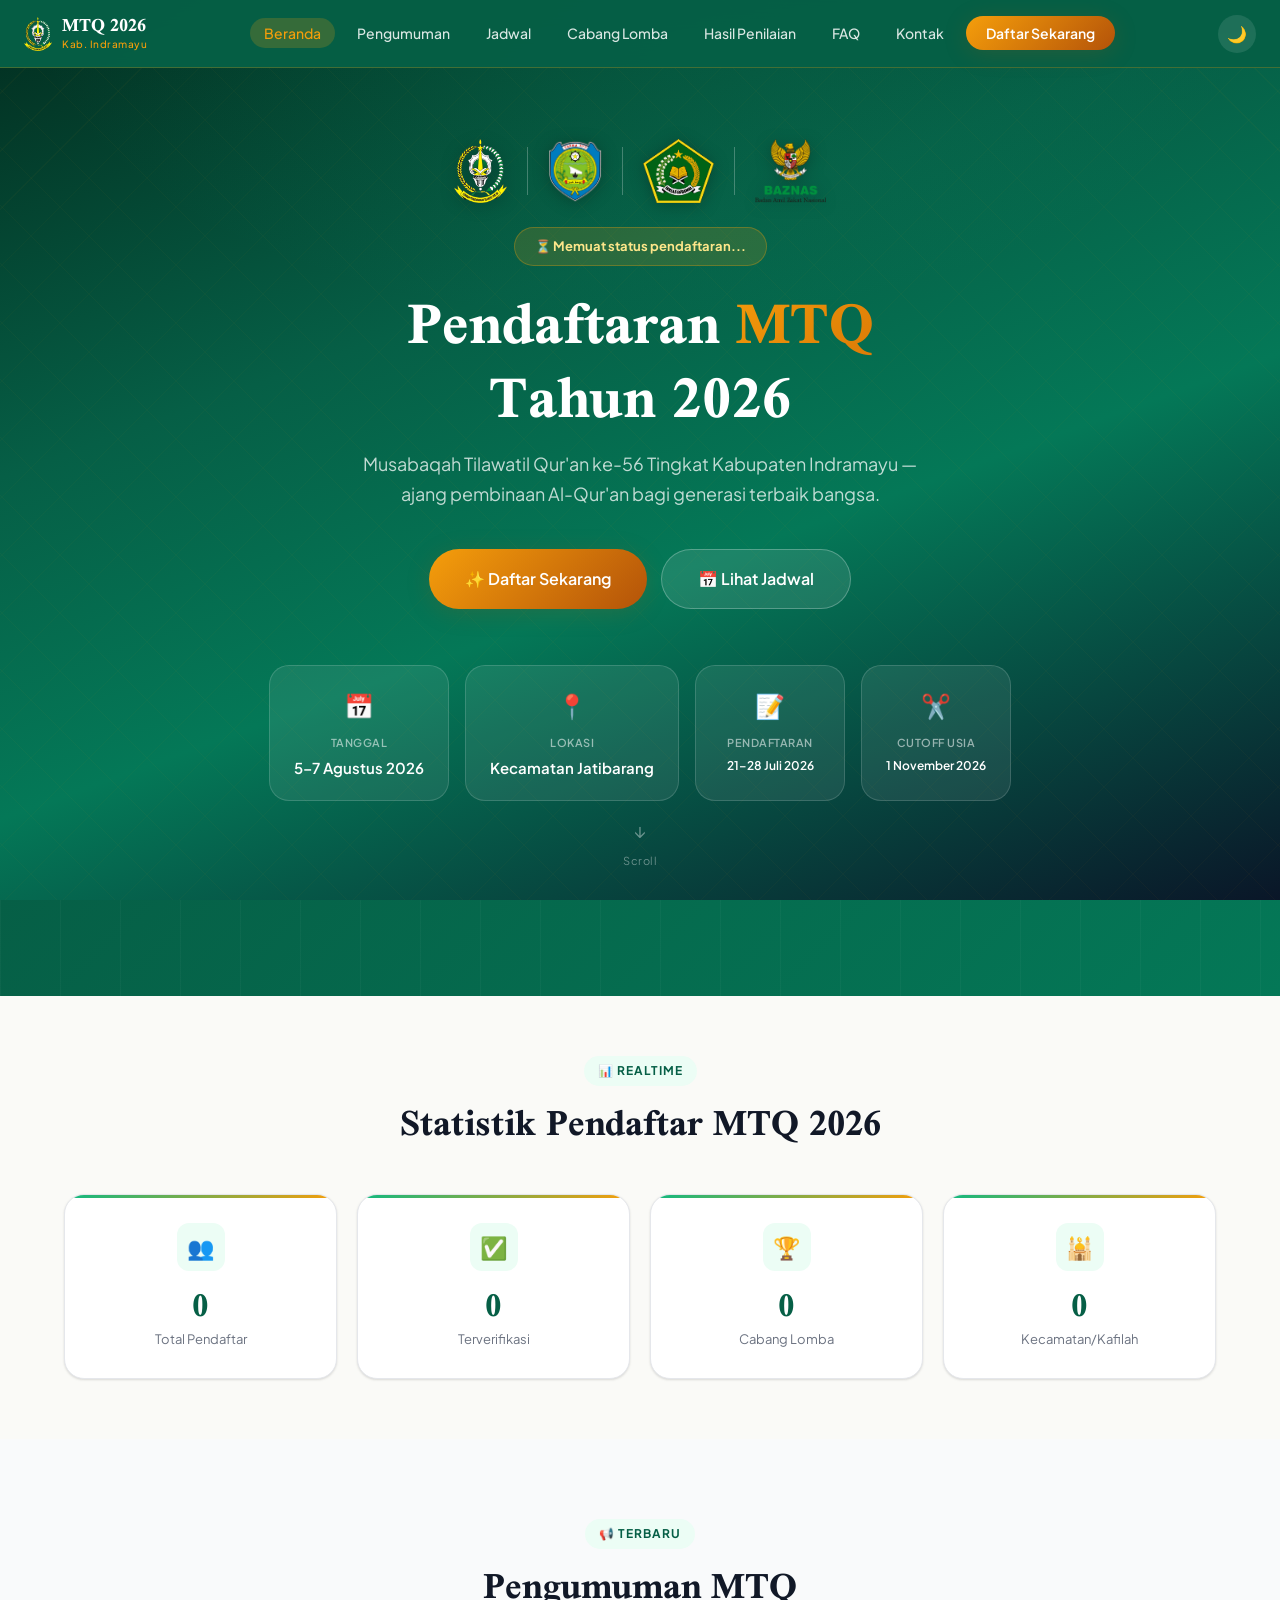
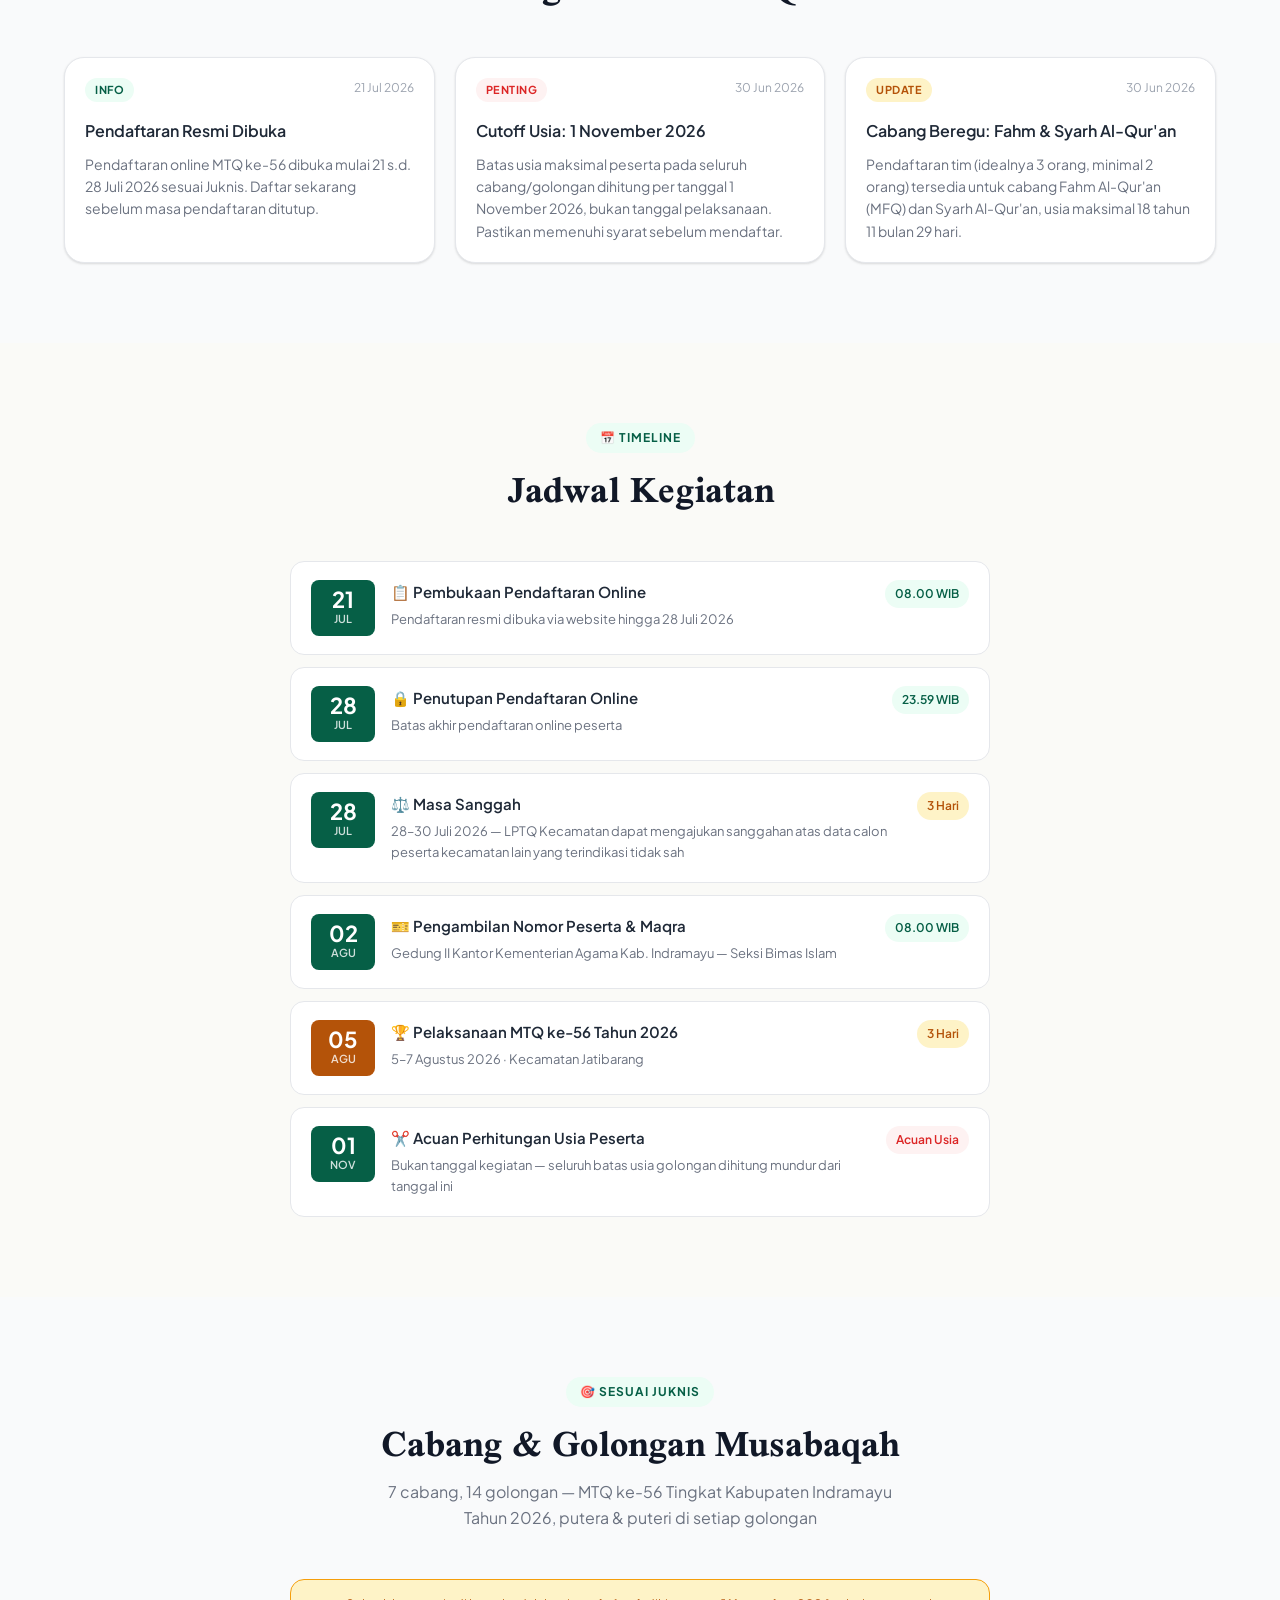
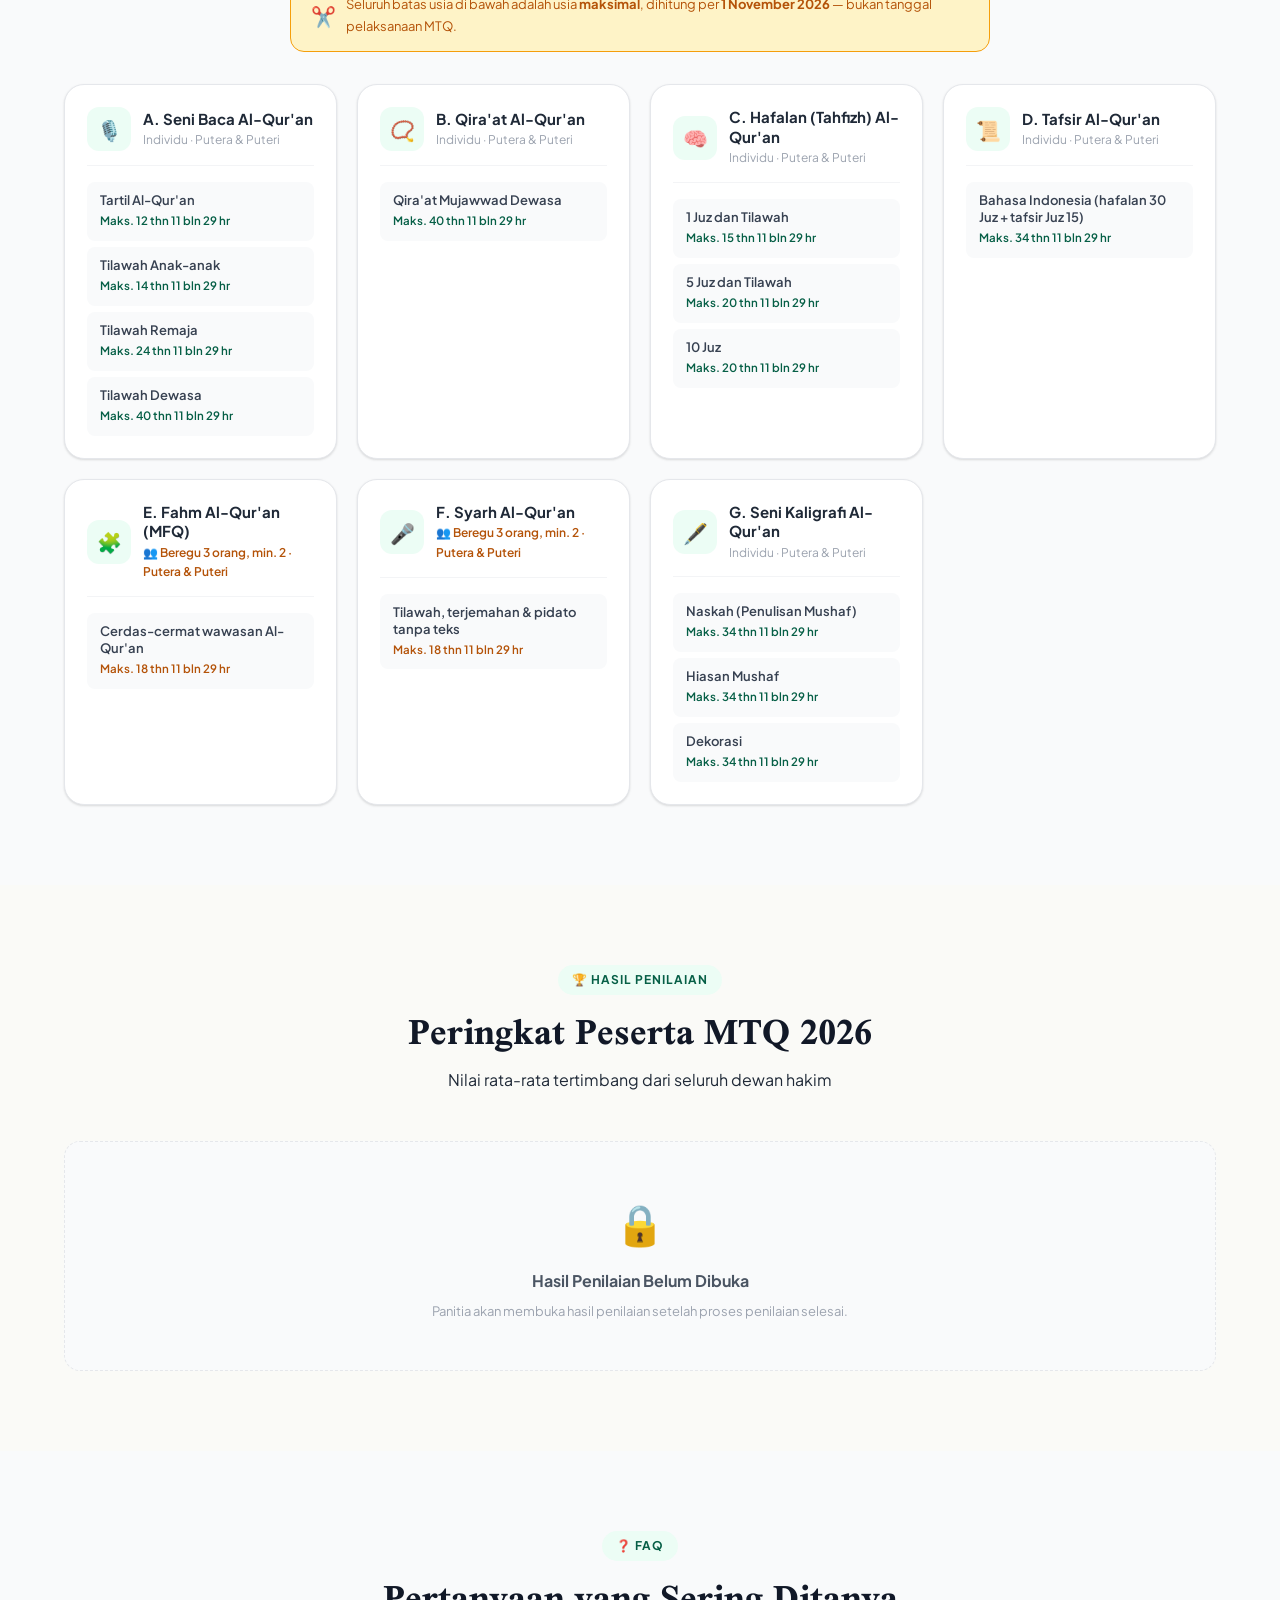
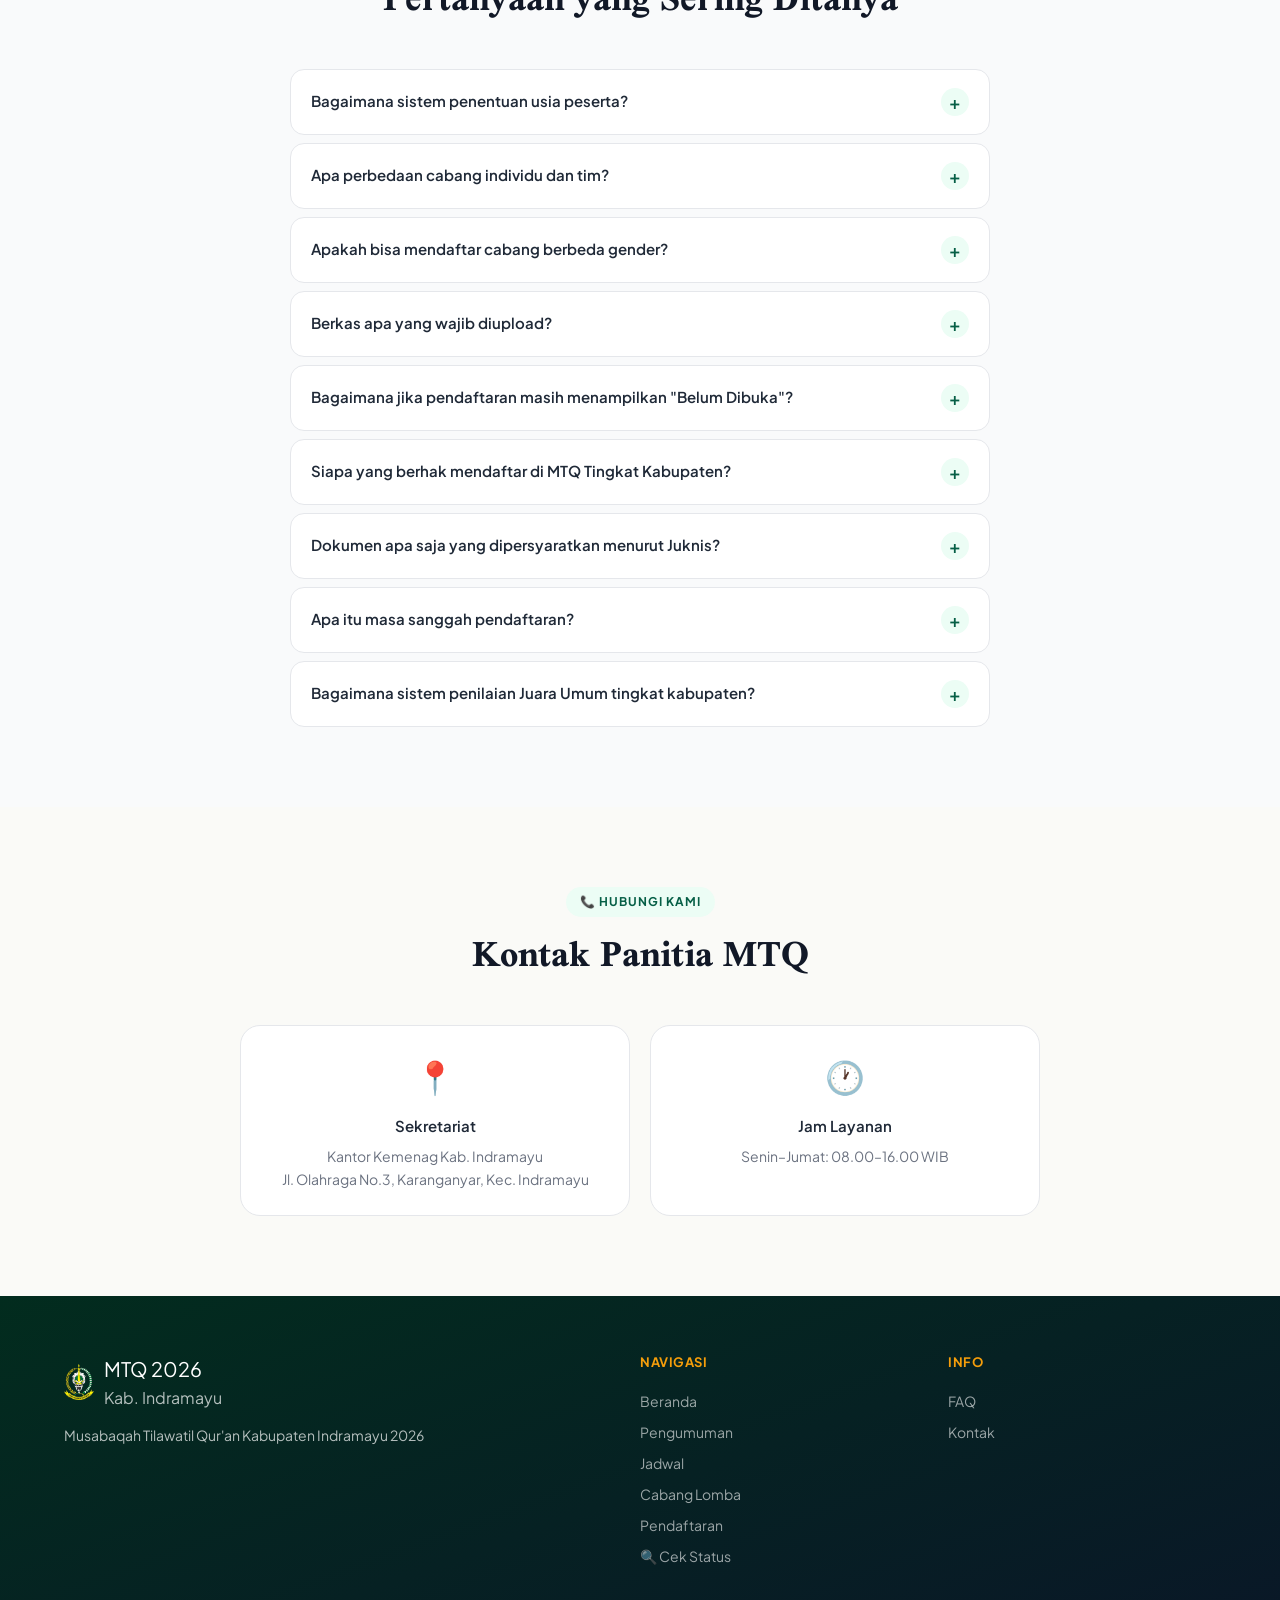
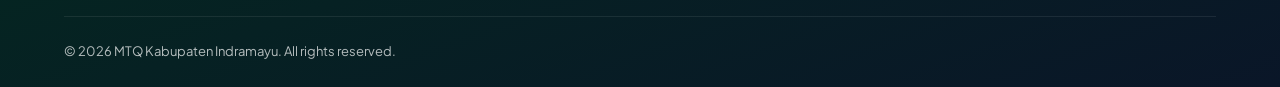
==== commit ffaa580d: "update cabang" ====
--- a/index.html
+++ b/index.html
@@ -4,7 +4,7 @@
   <meta charset="UTF-8">
   <meta name="viewport" content="width=device-width, initial-scale=1.0">
   <title>MTQ 2026 – Kabupaten Indramayu</title>
-  <meta name="description" content="Pendaftaran resmi MTQ Kabupaten Indramayu 2026.">
+  <meta name="description" content="Pendaftaran resmi MTQ ke-56 Tingkat Kabupaten Indramayu 2026.">
   <link rel="preconnect" href="https://fonts.googleapis.com">
   <link rel="preconnect" href="https://fonts.gstatic.com" crossorigin>
   <link rel="icon" type="image/png" href="assets/mtq.png">
@@ -38,6 +38,24 @@
     .hero-reg-banner.closed{background:rgba(239,68,68,.12);color:#fca5a5;border:1px solid rgba(239,68,68,.25)}
 
     .btn-daftar-disabled{opacity:.45;cursor:not-allowed;pointer-events:none}
+
+    /* Cabang & Golongan Musabaqah */
+    .cabang-note{max-width:700px;margin:0 auto 32px;background:var(--gold-pale);border:1px solid var(--gold-bright);border-radius:var(--radius-md);padding:14px 20px;display:flex;align-items:center;gap:10px;font-size:13px;color:var(--gold)}
+    .cabang-grid{display:grid;grid-template-columns:repeat(auto-fit,minmax(270px,1fr));gap:20px}
+    .cabang-card{background:var(--white);border:1px solid var(--gray-200);border-radius:var(--radius-lg);padding:22px;box-shadow:var(--shadow-sm);transition:all var(--transition)}
+    .cabang-card:hover{transform:translateY(-4px);box-shadow:var(--shadow-md)}
+    .cabang-card-header{display:flex;align-items:center;gap:12px;margin-bottom:16px;padding-bottom:14px;border-bottom:1px solid var(--gray-100)}
+    .cabang-icon{width:44px;height:44px;border-radius:12px;background:var(--emerald-xs);display:flex;align-items:center;justify-content:center;font-size:20px;flex-shrink:0}
+    .cabang-title{font-size:15px;font-weight:700;color:var(--gray-800);line-height:1.3}
+    .cabang-sub{font-size:12px;color:var(--gray-400);margin-top:2px}
+    .cabang-sub.team{color:var(--gold);font-weight:600}
+    .golongan-list{display:flex;flex-direction:column;gap:6px}
+    .golongan-row{padding:9px 12px;background:var(--gray-50);border-radius:8px;border:1px solid transparent;transition:border-color .2s}
+    .golongan-row:hover{border-color:var(--emerald-light)}
+    .golongan-name{font-size:13px;font-weight:600;color:var(--gray-700);line-height:1.3}
+    .golongan-age{font-size:11.5px;font-weight:600;color:var(--emerald);margin-top:3px}
+    .cabang-card.team .golongan-row:hover{border-color:var(--gold-light)}
+    .cabang-card.team .golongan-age{color:var(--gold)}
   </style>
 </head>
 <body>
@@ -55,6 +73,7 @@
     <li><a href="#beranda" class="active">Beranda</a></li>
     <li><a href="#pengumuman">Pengumuman</a></li>
     <li><a href="#jadwal">Jadwal</a></li>
+    <li><a href="#cabang-lomba">Cabang Lomba</a></li>
     <li><a href="#hasil-penilaian">Hasil Penilaian</a></li>
     <li><a href="#faq">FAQ</a></li>
     <li><a href="#kontak">Kontak</a></li>
@@ -69,6 +88,7 @@
   <a href="#beranda">🏠 Beranda</a>
   <a href="#pengumuman">📢 Pengumuman</a>
   <a href="#jadwal">📅 Jadwal</a>
+  <a href="#cabang-lomba">🎯 Cabang Lomba</a>
   <a href="#faq">❓ FAQ</a>
   <a href="#kontak">📞 Kontak</a>
   <a href="daftar.html" id="mobileNavDaftarBtn" style="color:var(--gold-bright);font-weight:700">✨ Daftar Sekarang</a>
@@ -94,7 +114,7 @@
     Pendaftaran <span style="background:linear-gradient(135deg,#f59e0b,#d97706);-webkit-background-clip:text;-webkit-text-fill-color:transparent;background-clip:text">MTQ</span><br>Tahun 2026
   </h1>
   <p style="font-size:clamp(15px,2vw,18px);color:rgba(255,255,255,.75);max-width:600px;margin:0 auto 40px;animation:fadeInUp .6s .3s ease both">
-    Musabaqah Tilawatil Qur'an Kabupaten Indramayu — ajang pembinaan Al-Qur'an bagi generasi terbaik bangsa.
+    Musabaqah Tilawatil Qur'an ke-56 Tingkat Kabupaten Indramayu — ajang pembinaan Al-Qur'an bagi generasi terbaik bangsa.
   </p>
 
   <div class="hero-actions" style="animation:fadeInUp .6s .4s ease both">
@@ -105,19 +125,19 @@
   <div class="hero-info" style="animation:fadeInUp .6s .5s ease both">
     <div class="hero-info-card">
       <div class="icon">📅</div><div class="label">Tanggal</div>
-      <div class="value" data-info="date">15 Agustus 2026</div>
+      <div class="value" data-info="date">5–7 Agustus 2026</div>
     </div>
     <div class="hero-info-card">
       <div class="icon">📍</div><div class="label">Lokasi</div>
-      <div class="value" data-info="location">GOR Kab. Indramayu</div>
+      <div class="value" data-info="location">Kec. Jatibarang</div>
     </div>
     <div class="hero-info-card">
       <div class="icon">📝</div><div class="label">Pendaftaran</div>
-      <div class="value" id="heroRegPeriod" style="font-size:12px">1–31 Juli 2026</div>
+      <div class="value" id="heroRegPeriod" style="font-size:12px">21–28 Juli 2026</div>
     </div>
     <div class="hero-info-card">
       <div class="icon">✂️</div><div class="label">Cutoff Usia</div>
-      <div class="value" id="heroCutoff" style="font-size:12px">1 Juli 2026</div>
+      <div class="value" id="heroCutoff" style="font-size:12px">1 November 2026</div>
     </div>
   </div>
 
@@ -203,16 +223,16 @@
     </div>
     <div class="announcement-grid">
       <div class="ann-card animate-in">
-        <div class="ann-card-header"><span class="ann-badge info">Info</span><span class="ann-date">1 Jun 2026</span></div>
-        <div class="ann-card-body"><h3>Pendaftaran Resmi Dibuka</h3><p>Pendaftaran MTQ 2026 dibuka mulai 1 Juni s.d. 31 Juli 2026. Daftar sekarang sebelum kuota habis.</p></div>
+        <div class="ann-card-header"><span class="ann-badge info">Info</span><span class="ann-date">21 Jul 2026</span></div>
+        <div class="ann-card-body"><h3>Pendaftaran Resmi Dibuka</h3><p>Pendaftaran online MTQ ke-56 dibuka mulai 21 s.d. 28 Juli 2026 sesuai Juknis. Daftar sekarang sebelum masa pendaftaran ditutup.</p></div>
       </div>
       <div class="ann-card animate-in">
-        <div class="ann-card-header"><span class="ann-badge important">Penting</span><span class="ann-date">5 Jun 2026</span></div>
-        <div class="ann-card-body"><h3>Cutoff Usia: 1 Juli 2026</h3><p>Penentuan usia peserta berdasarkan umur pada tanggal 1 Juli 2026. Pastikan memenuhi syarat sebelum mendaftar.</p></div>
+        <div class="ann-card-header"><span class="ann-badge important">Penting</span><span class="ann-date">30 Jun 2026</span></div>
+        <div class="ann-card-body"><h3>Cutoff Usia: 1 November 2026</h3><p>Batas usia maksimal peserta pada seluruh cabang/golongan dihitung per tanggal 1 November 2026, bukan tanggal pelaksanaan. Pastikan memenuhi syarat sebelum mendaftar.</p></div>
       </div>
       <div class="ann-card animate-in">
-        <div class="ann-card-header"><span class="ann-badge update">Update</span><span class="ann-date">10 Jun 2026</span></div>
-        <div class="ann-card-body"><h3>Cabang Tim: Fahmil, Syarhil, MFQ</h3><p>Pendaftaran tim (2–3 anggota) tersedia untuk cabang Fahmil Qur'an, Syarhil Qur'an, dan MFQ.</p></div>
+        <div class="ann-card-header"><span class="ann-badge update">Update</span><span class="ann-date">30 Jun 2026</span></div>
+        <div class="ann-card-body"><h3>Cabang Beregu: Fahm &amp; Syarh Al-Qur'an</h3><p>Pendaftaran tim (idealnya 3 orang, minimal 2 orang) tersedia untuk cabang Fahm Al-Qur'an (MFQ) dan Syarh Al-Qur'an, usia maksimal 18 tahun 11 bulan 29 hari.</p></div>
       </div>
     </div>
   </div>
@@ -227,30 +247,132 @@
     </div>
     <div class="schedule-list">
       <div class="schedule-item animate-in">
-        <div class="date-box"><div class="day">01</div><div class="month">Jun</div></div>
-        <div class="info"><h4>📋 Pembukaan Pendaftaran Online</h4><p>Pendaftaran resmi dibuka via website</p></div>
+        <div class="date-box"><div class="day">21</div><div class="month">Jul</div></div>
+        <div class="info"><h4>📋 Pembukaan Pendaftaran Online</h4><p>Pendaftaran resmi dibuka via website hingga 28 Juli 2026</p></div>
         <span class="time-badge">08.00 WIB</span>
       </div>
       <div class="schedule-item animate-in">
-        <div class="date-box"><div class="day">01</div><div class="month">Jul</div></div>
-        <div class="info"><h4>✂️ Tanggal Cutoff Usia Peserta</h4><p>Umur peserta dihitung per tanggal ini</p></div>
+        <div class="date-box"><div class="day">28</div><div class="month">Jul</div></div>
+        <div class="info"><h4>🔒 Penutupan Pendaftaran Online</h4><p>Batas akhir pendaftaran online peserta</p></div>
+        <span class="time-badge">23.59 WIB</span>
+      </div>
+      <div class="schedule-item animate-in">
+        <div class="date-box"><div class="day">28</div><div class="month">Jul</div></div>
+        <div class="info"><h4>⚖️ Masa Sanggah</h4><p>28–30 Juli 2026 — LPTQ Kecamatan dapat mengajukan sanggahan atas data calon peserta kecamatan lain yang terindikasi tidak sah</p></div>
+        <span class="time-badge" style="background:var(--gold-pale);color:var(--gold)">3 Hari</span>
+      </div>
+      <div class="schedule-item animate-in">
+        <div class="date-box"><div class="day">02</div><div class="month">Agu</div></div>
+        <div class="info"><h4>🎫 Pengambilan Nomor Peserta &amp; Maqra</h4><p>Gedung II Kantor Kementerian Agama Kab. Indramayu — Seksi Bimas Islam</p></div>
+        <span class="time-badge">08.00 WIB</span>
+      </div>
+      <div class="schedule-item animate-in">
+        <div class="date-box" style="background:var(--gold)"><div class="day">05</div><div class="month">Agu</div></div>
+        <div class="info"><h4>🏆 Pelaksanaan MTQ ke-56 Tahun 2026</h4><p>5–7 Agustus 2026 · Kecamatan Jatibarang</p></div>
+        <span class="time-badge" style="background:var(--gold-pale);color:var(--gold)">3 Hari</span>
+      </div>
+      <div class="schedule-item animate-in">
+        <div class="date-box"><div class="day">01</div><div class="month">Nov</div></div>
+        <div class="info"><h4>✂️ Acuan Perhitungan Usia Peserta</h4><p>Bukan tanggal kegiatan — seluruh batas usia golongan dihitung mundur dari tanggal ini</p></div>
         <span class="time-badge" style="background:#fef2f2;color:#dc2626">Acuan Usia</span>
       </div>
-      <div class="schedule-item animate-in">
-        <div class="date-box"><div class="day">31</div><div class="month">Jul</div></div>
-        <div class="info"><h4>🔒 Penutupan Pendaftaran</h4><p>Batas akhir pendaftaran online</p></div>
-        <span class="time-badge">23.59 WIB</span>
-      </div>
-      <div class="schedule-item animate-in">
-        <div class="date-box"><div class="day">05</div><div class="month">Agu</div></div>
-        <div class="info"><h4>📢 Pengumuman Lolos Seleksi</h4><p>Pengumuman peserta lolos administrasi</p></div>
-        <span class="time-badge">10.00 WIB</span>
-      </div>
-      <div class="schedule-item animate-in">
-        <div class="date-box" style="background:var(--gold)"><div class="day">15</div><div class="month">Agu</div></div>
-        <div class="info"><h4>🏆 Pelaksanaan MTQ 2026</h4><p>GOR Kabupaten Indramayu</p></div>
-        <span class="time-badge" style="background:var(--gold-pale);color:var(--gold)">08.00 WIB</span>
-      </div>
+    </div>
+  </div>
+</section>
+
+<!-- CABANG & GOLONGAN MUSABAQAH -->
+<section class="section" id="cabang-lomba" style="background:var(--gray-50)">
+  <div class="container">
+    <div class="section-header animate-in">
+      <div class="section-eyebrow">🎯 Sesuai Juknis</div>
+      <h2 class="section-title">Cabang &amp; Golongan Musabaqah</h2>
+      <p class="section-subtitle">7 cabang, 14 golongan — MTQ ke-56 Tingkat Kabupaten Indramayu Tahun 2026, putera &amp; puteri di setiap golongan</p>
+    </div>
+
+    <div class="cabang-note animate-in">
+      <span style="font-size:20px">✂️</span>
+      <span>Seluruh batas usia di bawah adalah usia <strong>maksimal</strong>, dihitung per <strong>1 November 2026</strong> — bukan tanggal pelaksanaan MTQ.</span>
+    </div>
+
+    <div class="cabang-grid">
+
+      <div class="cabang-card animate-in">
+        <div class="cabang-card-header">
+          <div class="cabang-icon">🎙️</div>
+          <div><div class="cabang-title">A. Seni Baca Al-Qur'an</div><div class="cabang-sub">Individu · Putera &amp; Puteri</div></div>
+        </div>
+        <div class="golongan-list">
+          <div class="golongan-row"><div class="golongan-name">Tartil Al-Qur'an</div><div class="golongan-age">Maks. 12 thn 11 bln 29 hr</div></div>
+          <div class="golongan-row"><div class="golongan-name">Tilawah Anak-anak</div><div class="golongan-age">Maks. 14 thn 11 bln 29 hr</div></div>
+          <div class="golongan-row"><div class="golongan-name">Tilawah Remaja</div><div class="golongan-age">Maks. 24 thn 11 bln 29 hr</div></div>
+          <div class="golongan-row"><div class="golongan-name">Tilawah Dewasa</div><div class="golongan-age">Maks. 40 thn 11 bln 29 hr</div></div>
+        </div>
+      </div>
+
+      <div class="cabang-card animate-in">
+        <div class="cabang-card-header">
+          <div class="cabang-icon">📿</div>
+          <div><div class="cabang-title">B. Qira'at Al-Qur'an</div><div class="cabang-sub">Individu · Putera &amp; Puteri</div></div>
+        </div>
+        <div class="golongan-list">
+          <div class="golongan-row"><div class="golongan-name">Qira'at Mujawwad Dewasa</div><div class="golongan-age">Maks. 40 thn 11 bln 29 hr</div></div>
+        </div>
+      </div>
+
+      <div class="cabang-card animate-in">
+        <div class="cabang-card-header">
+          <div class="cabang-icon">🧠</div>
+          <div><div class="cabang-title">C. Hafalan (Tahfizh) Al-Qur'an</div><div class="cabang-sub">Individu · Putera &amp; Puteri</div></div>
+        </div>
+        <div class="golongan-list">
+          <div class="golongan-row"><div class="golongan-name">1 Juz dan Tilawah</div><div class="golongan-age">Maks. 15 thn 11 bln 29 hr</div></div>
+          <div class="golongan-row"><div class="golongan-name">5 Juz dan Tilawah</div><div class="golongan-age">Maks. 20 thn 11 bln 29 hr</div></div>
+          <div class="golongan-row"><div class="golongan-name">10 Juz</div><div class="golongan-age">Maks. 20 thn 11 bln 29 hr</div></div>
+        </div>
+      </div>
+
+      <div class="cabang-card animate-in">
+        <div class="cabang-card-header">
+          <div class="cabang-icon">📜</div>
+          <div><div class="cabang-title">D. Tafsir Al-Qur'an</div><div class="cabang-sub">Individu · Putera &amp; Puteri</div></div>
+        </div>
+        <div class="golongan-list">
+          <div class="golongan-row"><div class="golongan-name">Bahasa Indonesia (hafalan 30 Juz + tafsir Juz 15)</div><div class="golongan-age">Maks. 34 thn 11 bln 29 hr</div></div>
+        </div>
+      </div>
+
+      <div class="cabang-card team animate-in">
+        <div class="cabang-card-header">
+          <div class="cabang-icon">🧩</div>
+          <div><div class="cabang-title">E. Fahm Al-Qur'an (MFQ)</div><div class="cabang-sub team">👥 Beregu 3 orang, min. 2 · Putera &amp; Puteri</div></div>
+        </div>
+        <div class="golongan-list">
+          <div class="golongan-row"><div class="golongan-name">Cerdas-cermat wawasan Al-Qur'an</div><div class="golongan-age">Maks. 18 thn 11 bln 29 hr</div></div>
+        </div>
+      </div>
+
+      <div class="cabang-card team animate-in">
+        <div class="cabang-card-header">
+          <div class="cabang-icon">🎤</div>
+          <div><div class="cabang-title">F. Syarh Al-Qur'an</div><div class="cabang-sub team">👥 Beregu 3 orang, min. 2 · Putera &amp; Puteri</div></div>
+        </div>
+        <div class="golongan-list">
+          <div class="golongan-row"><div class="golongan-name">Tilawah, terjemahan &amp; pidato tanpa teks</div><div class="golongan-age">Maks. 18 thn 11 bln 29 hr</div></div>
+        </div>
+      </div>
+
+      <div class="cabang-card animate-in">
+        <div class="cabang-card-header">
+          <div class="cabang-icon">🖋️</div>
+          <div><div class="cabang-title">G. Seni Kaligrafi Al-Qur'an</div><div class="cabang-sub">Individu · Putera &amp; Puteri</div></div>
+        </div>
+        <div class="golongan-list">
+          <div class="golongan-row"><div class="golongan-name">Naskah (Penulisan Mushaf)</div><div class="golongan-age">Maks. 34 thn 11 bln 29 hr</div></div>
+          <div class="golongan-row"><div class="golongan-name">Hiasan Mushaf</div><div class="golongan-age">Maks. 34 thn 11 bln 29 hr</div></div>
+          <div class="golongan-row"><div class="golongan-name">Dekorasi</div><div class="golongan-age">Maks. 34 thn 11 bln 29 hr</div></div>
+        </div>
+      </div>
+
     </div>
   </div>
 </section>
@@ -323,11 +445,11 @@
     <div class="faq-list">
       <div class="faq-item animate-in">
         <div class="faq-question">Bagaimana sistem penentuan usia peserta?<span class="icon">+</span></div>
-        <div class="faq-answer">Usia peserta dihitung berdasarkan tanggal <strong>1 Juli 2026</strong> (tanggal cutoff), bukan tanggal pelaksanaan. Misalnya, peserta lahir 2 Juli 2016 dihitung berusia 9 tahun 11 bulan 29 hari per tanggal cutoff.</div>
+        <div class="faq-answer">Usia peserta dihitung berdasarkan tanggal <strong>1 November 2026</strong> (tanggal cutoff sesuai Juknis), bukan tanggal pelaksanaan. Misalnya, peserta lahir 3 November 2016 dihitung berusia 9 tahun 11 bulan 29 hari per tanggal cutoff.</div>
       </div>
       <div class="faq-item animate-in">
         <div class="faq-question">Apa perbedaan cabang individu dan tim?<span class="icon">+</span></div>
-        <div class="faq-answer">Cabang individu (Tilawah, Tahfidz, Khat, Tartil) didaftarkan secara perorangan. Cabang tim (Fahmil, Syarhil, MFQ) terdiri dari 2–3 orang anggota, semua harus dari gender dan kecamatan yang sama, dan setiap anggota wajib memenuhi syarat usia.</div>
+        <div class="faq-answer">Cabang individu (Tilawah, Qira'at, Tahfizh, Tafsir, Kaligrafi) didaftarkan secara perorangan. Cabang beregu (Fahm Al-Qur'an dan Syarh Al-Qur'an) terdiri dari 3 orang anggota — minimal 2 orang bila 3 orang tidak memungkinkan — semua harus dari gender dan kecamatan yang sama, dan setiap anggota wajib memenuhi syarat usia.</div>
       </div>
       <div class="faq-item animate-in">
         <div class="faq-question">Apakah bisa mendaftar cabang berbeda gender?<span class="icon">+</span></div>
@@ -339,7 +461,23 @@
       </div>
       <div class="faq-item animate-in">
         <div class="faq-question">Bagaimana jika pendaftaran masih menampilkan "Belum Dibuka"?<span class="icon">+</span></div>
-        <div class="faq-answer">Pendaftaran online dibuka mulai tanggal 1 Juni 2026 pukul 08.00 WIB. Tombol daftar akan aktif otomatis saat pendaftaran dibuka. Anda dapat mengecek kembali setelah tanggal tersebut.</div>
+        <div class="faq-answer">Pendaftaran online dibuka mulai tanggal 21 Juli 2026 pukul 08.00 WIB. Tombol daftar akan aktif otomatis saat pendaftaran dibuka. Anda dapat mengecek kembali setelah tanggal tersebut.</div>
+      </div>
+      <div class="faq-item animate-in">
+        <div class="faq-question">Siapa yang berhak mendaftar di MTQ Tingkat Kabupaten?<span class="icon">+</span></div>
+        <div class="faq-answer">Sesuai Juknis, peserta adalah hasil/pemenang MTQ Tingkat Kecamatan se-Kabupaten Indramayu. Pendaftaran diisi atas koordinasi LPTQ Kecamatan (Kafilah) masing-masing menggunakan Surat Mandat yang ditandatangani Ketua LPTQ Kecamatan.</div>
+      </div>
+      <div class="faq-item animate-in">
+        <div class="faq-question">Dokumen apa saja yang dipersyaratkan menurut Juknis?<span class="icon">+</span></div>
+        <div class="faq-answer">Sesuai Juknis MTQ ke-56, dokumen yang dipersyaratkan meliputi: Surat Mandat dari Ketua LPTQ Kecamatan, KTP/KK/KIA (diterbitkan maksimal 6 bulan sebelum 1 November 2026), Sertifikat Kejuaraan, nama nomor rekening beserta foto buku tabungan atas nama peserta, dan pas foto terbaru berlatar belakang biru. Seluruh dokumen wajib discan dari aslinya, dan NIK calon peserta divalidasi melalui Disdukcapil oleh LPTQ Kecamatan.</div>
+      </div>
+      <div class="faq-item animate-in">
+        <div class="faq-question">Apa itu masa sanggah pendaftaran?<span class="icon">+</span></div>
+        <div class="faq-answer">Masa sanggah berlangsung 28–30 Juli 2026. Pada periode ini, LPTQ Kecamatan dapat menyampaikan sanggahan tertulis (ditandatangani Ketua LPTQ Kecamatan, dilampiri bukti otentik) kepada Seksi Bimas Islam Kantor Kemenag Kab. Indramayu jika ada indikasi pemalsuan data pada calon peserta kecamatan lain. Setelah masa sanggah ditutup, sanggahan tidak dapat lagi diajukan.</div>
+      </div>
+      <div class="faq-item animate-in">
+        <div class="faq-question">Bagaimana sistem penilaian Juara Umum tingkat kabupaten?<span class="icon">+</span></div>
+        <div class="faq-answer">Juara Umum ditentukan dari akumulasi poin seluruh kafilah kecamatan: Juara I = 9 poin, Juara II = 7 poin, Juara III = 5 poin, Harapan I = 3 poin, Harapan II = 2 poin, dan Harapan III = 1 poin.</div>
       </div>
     </div>
   </div>
@@ -375,8 +513,9 @@
       <div class="footer-col">
         <h5>Navigasi</h5>
         <a href="#beranda">Beranda</a><a href="#pengumuman">Pengumuman</a>
-        <a href="#jadwal">Jadwal</a><a href="daftar.html">Pendaftaran</a>
-        <a href="cek-maqra.html">🔍 Cek Status</a>
+        <a href="#jadwal">Jadwal</a><a href="#cabang-lomba">Cabang Lomba</a>
+        <a href="daftar.html">Pendaftaran</a>
+        <a href="cekstatus.html">🔍 Cek Status</a>
       </div>
       <div class="footer-col">
         <h5>Info</h5>
@@ -402,16 +541,13 @@
   "Tilawah Remaja Putra","Tilawah Remaja Putri",
   "Tilawah Dewasa Putra","Tilawah Dewasa Putri",
   "Qira'at Mujawwad Putra","Qira'at Mujawwad Putri",
-  "Hafalan 1 Juz Putra","Hafalan 1 Juz Putri",
-  "Hafalan 5 Juz Putra","Hafalan 5 Juz Putri",
+  "Hafalan 1 Juz dan Tilawah Putra","Hafalan 1 Juz dan Tilawah Putri",
+  "Hafalan 5 Juz dan Tilawah Putra","Hafalan 5 Juz dan Tilawah Putri",
   "Hafalan 10 Juz Putra","Hafalan 10 Juz Putri",
-  "Hafalan 20 Juz Putra","Hafalan 20 Juz Putri",
-  "Hafalan 30 Juz Putra","Hafalan 30 Juz Putri",
-  "Tafsir Arab Putra","Tafsir Arab Putri",
-  "Tafsir Indonesia Putra","Tafsir Indonesia Putri",
+  "Tafsir Bahasa Indonesia Putra","Tafsir Bahasa Indonesia Putri",
   "Kaligrafi Naskah Putra","Kaligrafi Naskah Putri",
-  "Kaligrafi Hiasan Putra","Kaligrafi Hiasan Putri",
-  "KTIQ Putra","KTIQ Putri",
+  "Kaligrafi Hiasan Mushaf Putra","Kaligrafi Hiasan Mushaf Putri",
+  "Kaligrafi Dekorasi Putra","Kaligrafi Dekorasi Putri",
   "Fahm Al Qur'an Putra","Fahm Al Qur'an Putri",
   "Syarh Al Qur'an Putra","Syarh Al Qur'an Putri"
 ];
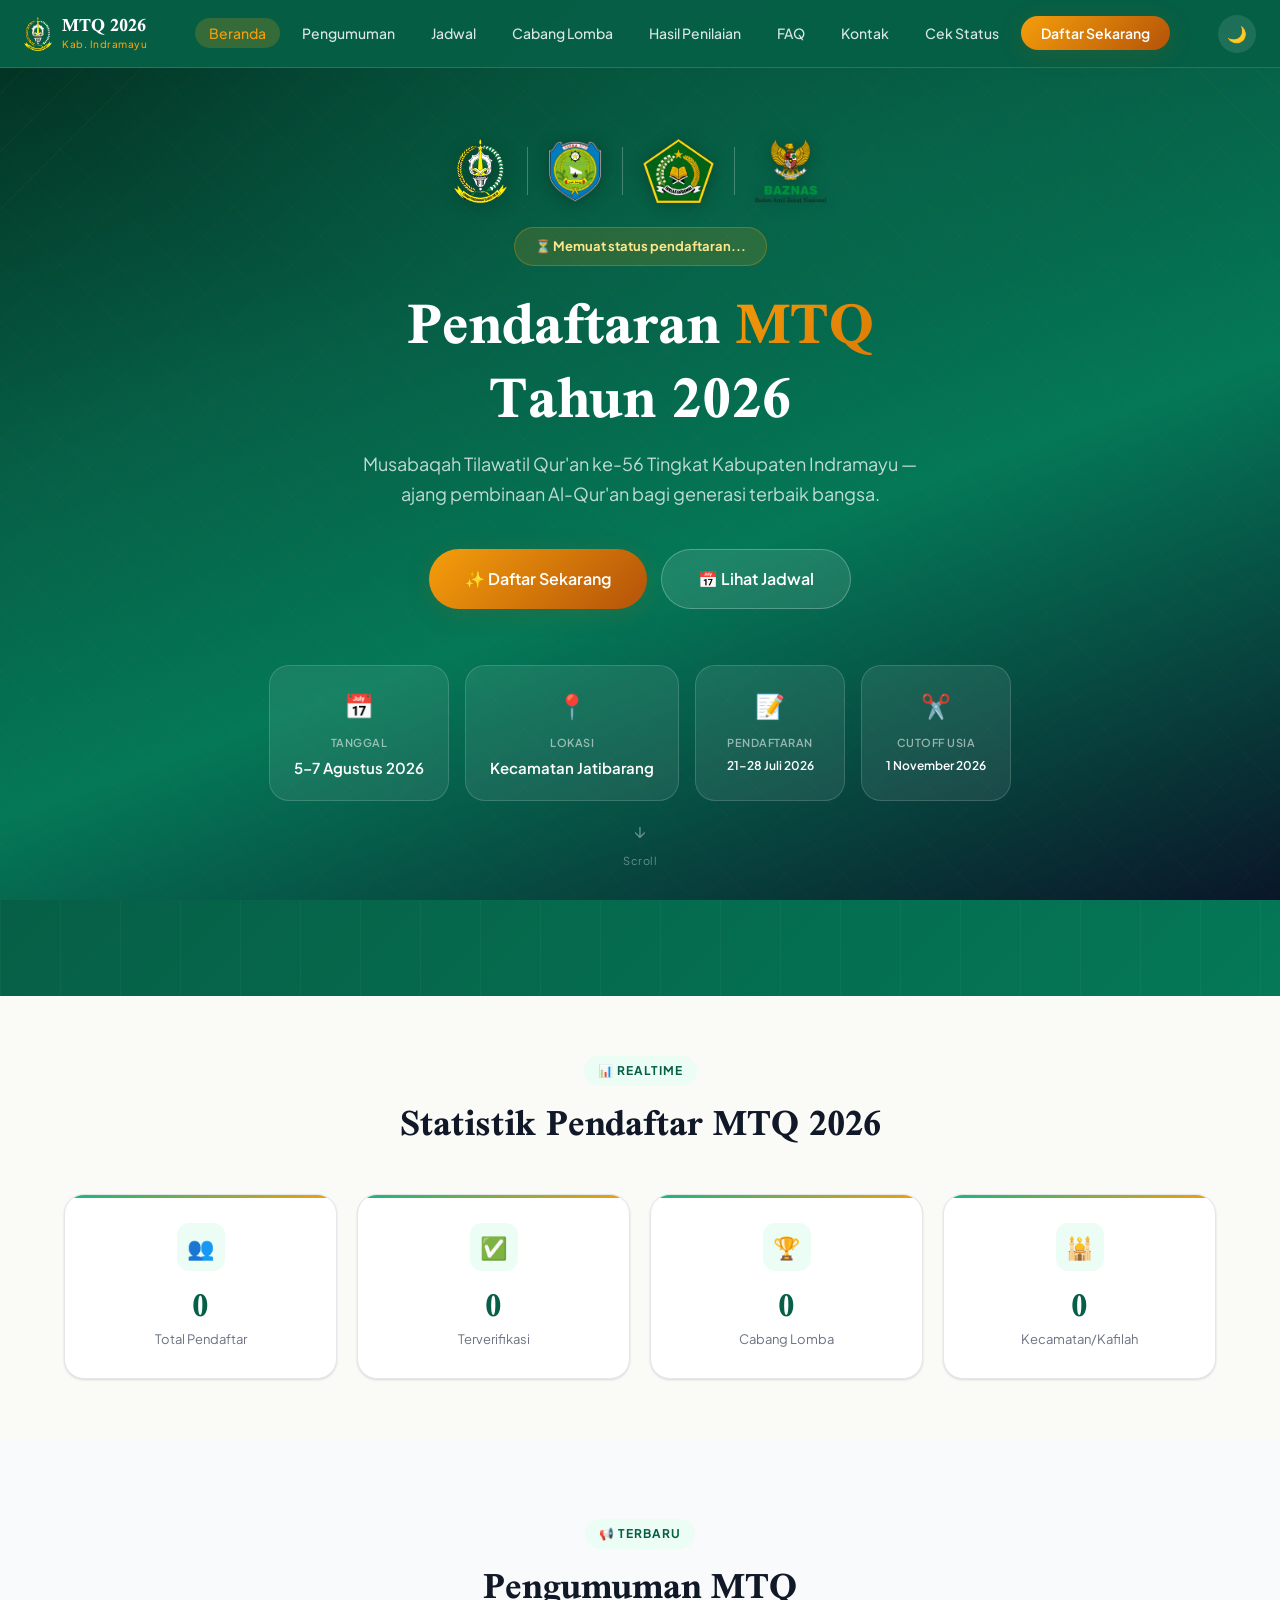
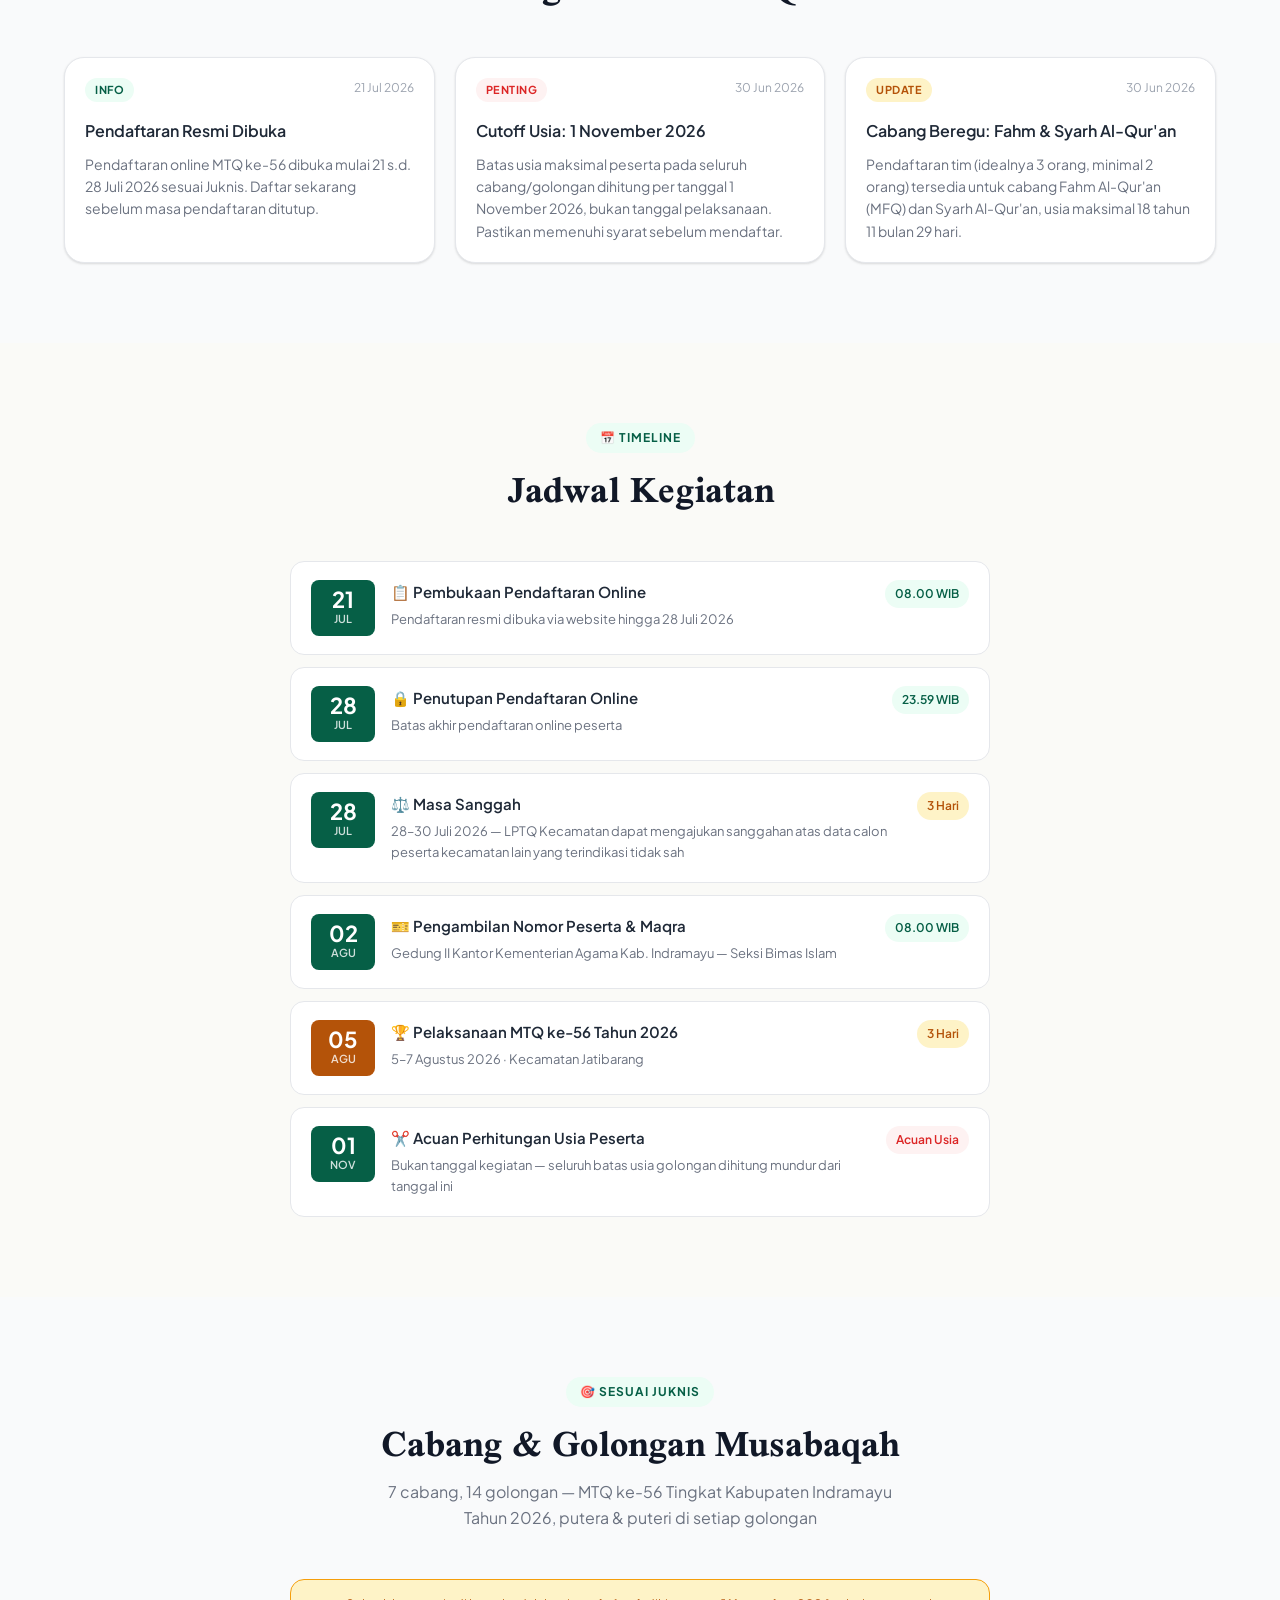
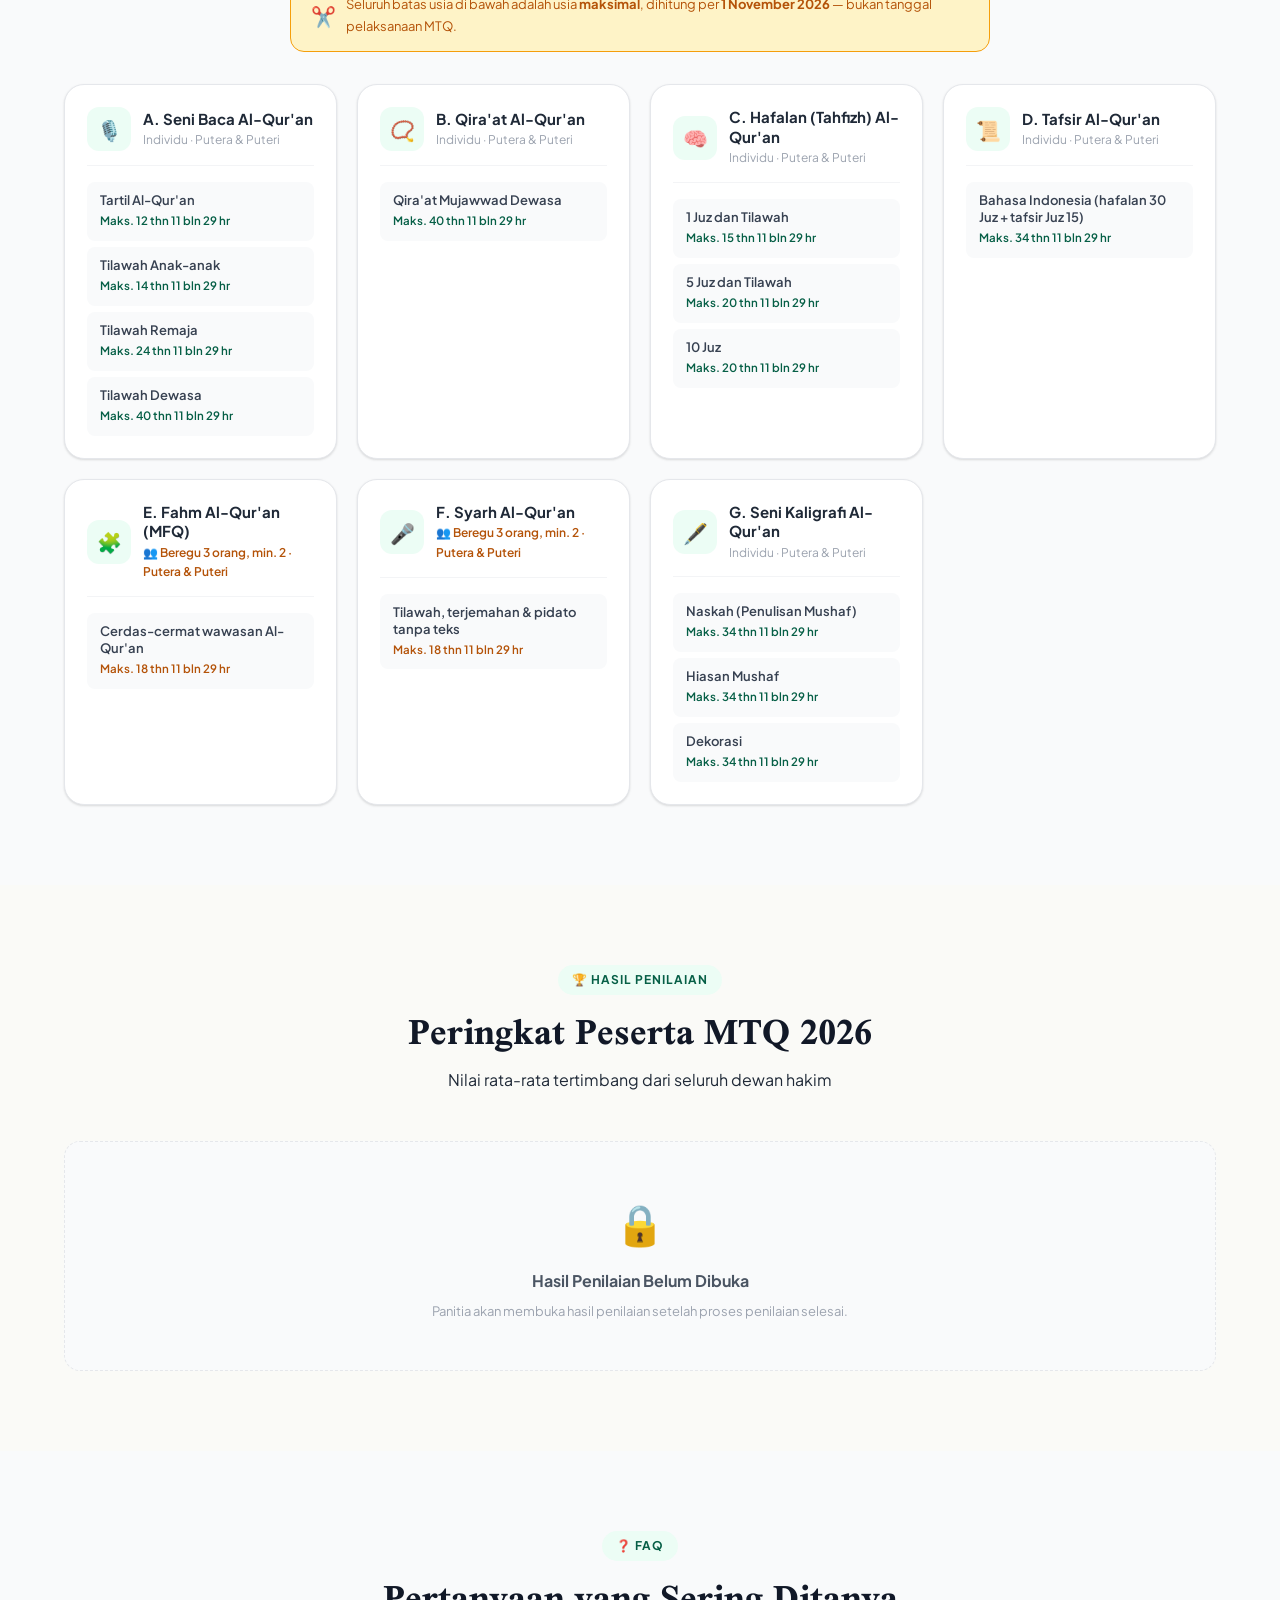
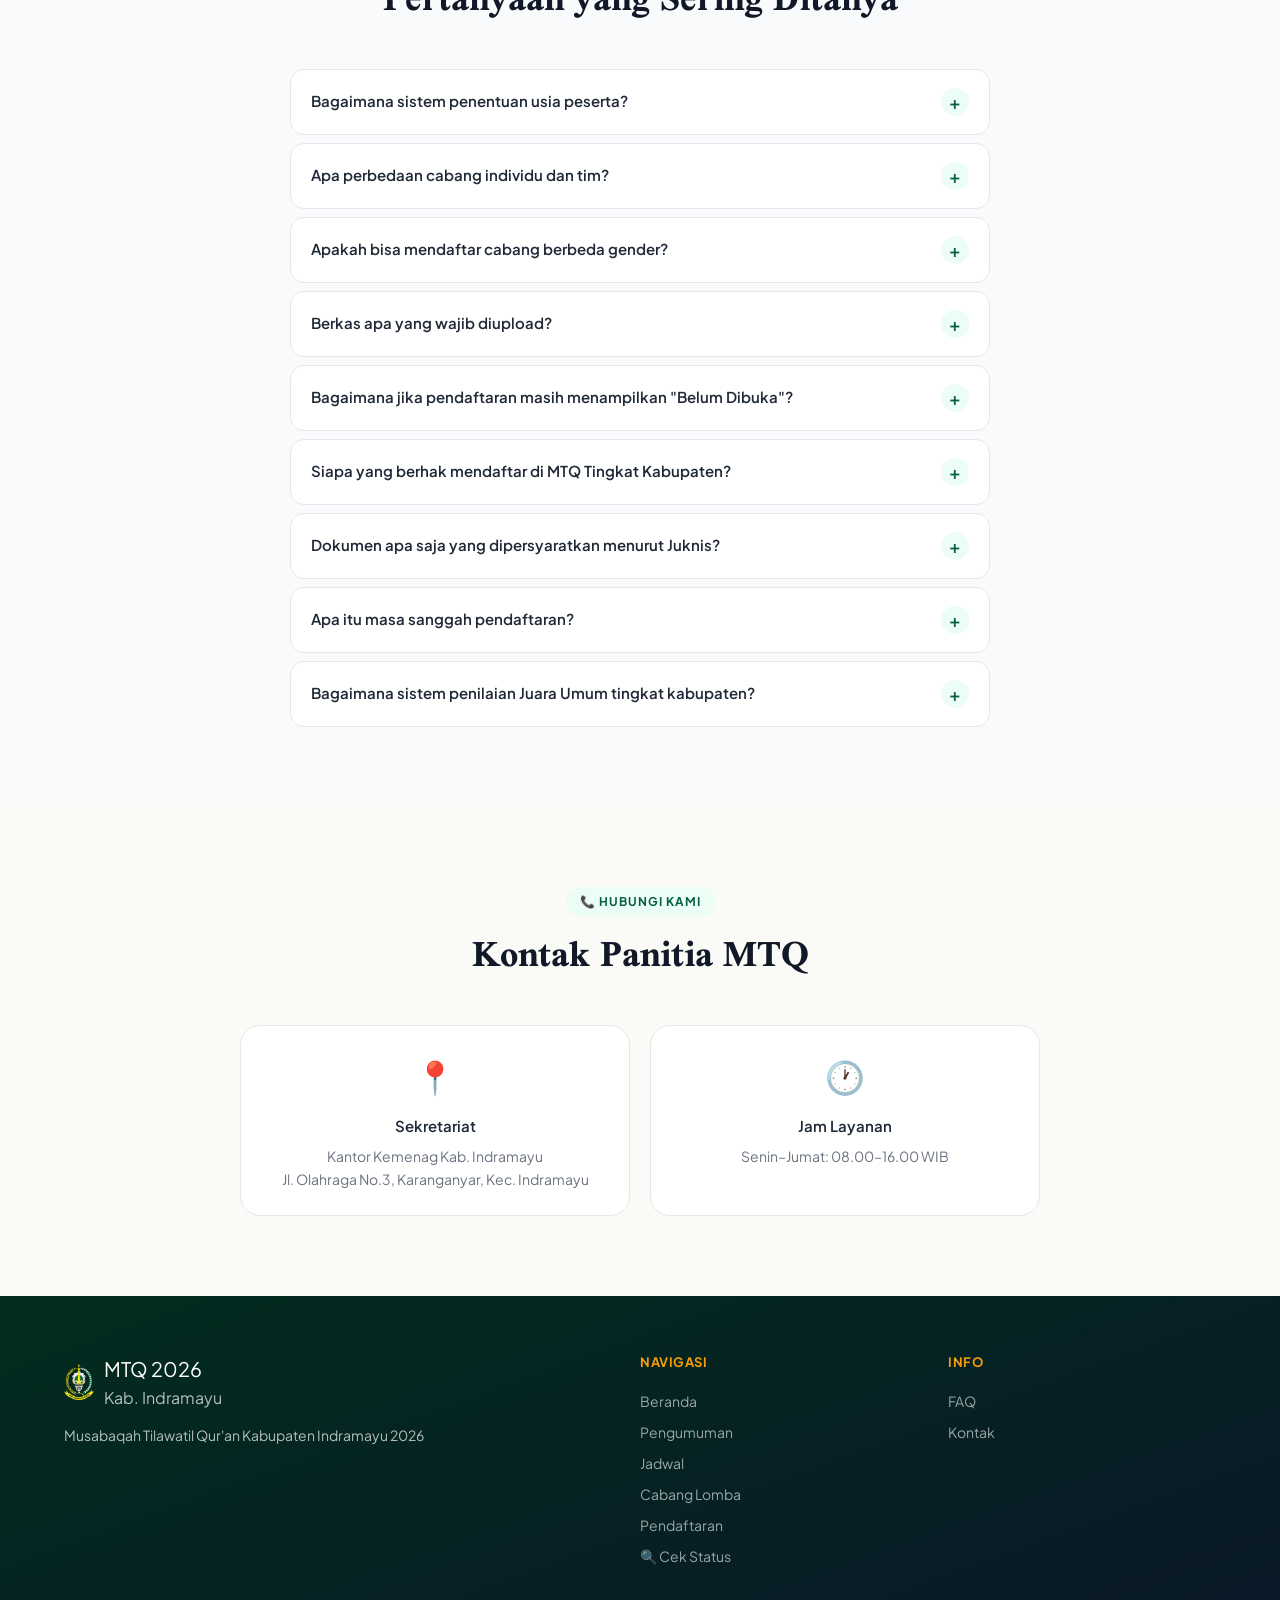
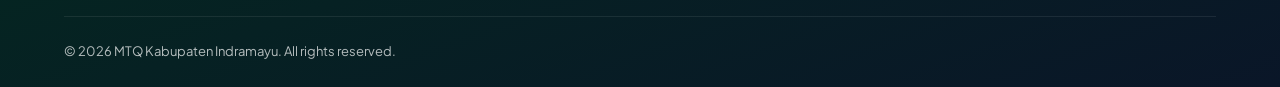
==== commit 7c220bc6: "add cekstatus" ====
--- a/index.html
+++ b/index.html
@@ -77,6 +77,7 @@
     <li><a href="#hasil-penilaian">Hasil Penilaian</a></li>
     <li><a href="#faq">FAQ</a></li>
     <li><a href="#kontak">Kontak</a></li>
+    <li><a href="cekstatus.html">Cek Status</a></li>
     <li><a href="daftar.html" class="nav-cta" id="navDaftarBtn">Daftar Sekarang</a></li>
   </ul>
   <div class="nav-actions">
@@ -91,6 +92,7 @@
   <a href="#cabang-lomba">🎯 Cabang Lomba</a>
   <a href="#faq">❓ FAQ</a>
   <a href="#kontak">📞 Kontak</a>
+  <a href="cekstatus.html">🔍 Cek Status Pendaftaran</a>
   <a href="daftar.html" id="mobileNavDaftarBtn" style="color:var(--gold-bright);font-weight:700">✨ Daftar Sekarang</a>
 </nav>
 
@@ -535,22 +537,9 @@
 <script>
 // ── Hasil Penilaian Publik — index.html ──────────────────────
 // Variabel CABANG_LIST untuk filter pills (mirror dari penilaian.html)
-const HASIL_CABANG_LIST = [
-  "Tartil Al Qur'an Putra","Tartil Al Qur'an Putri",
-  "Tilawah Anak-anak Putra","Tilawah Anak-anak Putri",
-  "Tilawah Remaja Putra","Tilawah Remaja Putri",
-  "Tilawah Dewasa Putra","Tilawah Dewasa Putri",
-  "Qira'at Mujawwad Putra","Qira'at Mujawwad Putri",
-  "Hafalan 1 Juz dan Tilawah Putra","Hafalan 1 Juz dan Tilawah Putri",
-  "Hafalan 5 Juz dan Tilawah Putra","Hafalan 5 Juz dan Tilawah Putri",
-  "Hafalan 10 Juz Putra","Hafalan 10 Juz Putri",
-  "Tafsir Bahasa Indonesia Putra","Tafsir Bahasa Indonesia Putri",
-  "Kaligrafi Naskah Putra","Kaligrafi Naskah Putri",
-  "Kaligrafi Hiasan Mushaf Putra","Kaligrafi Hiasan Mushaf Putri",
-  "Kaligrafi Dekorasi Putra","Kaligrafi Dekorasi Putri",
-  "Fahm Al Qur'an Putra","Fahm Al Qur'an Putri",
-  "Syarh Al Qur'an Putra","Syarh Al Qur'an Putri"
-];
+// Cabang list: SATU SUMBER di js/config.js → MTQ_CONFIG.CABANG_LIST
+// (jangan hardcode array cabang lagi di sini — edit config.js saja)
+const HASIL_CABANG_LIST = MTQ_CONFIG.CABANG_LIST;
 
 let _hasilActiveCabang = null;
 let _hasilPesertaCache = {};
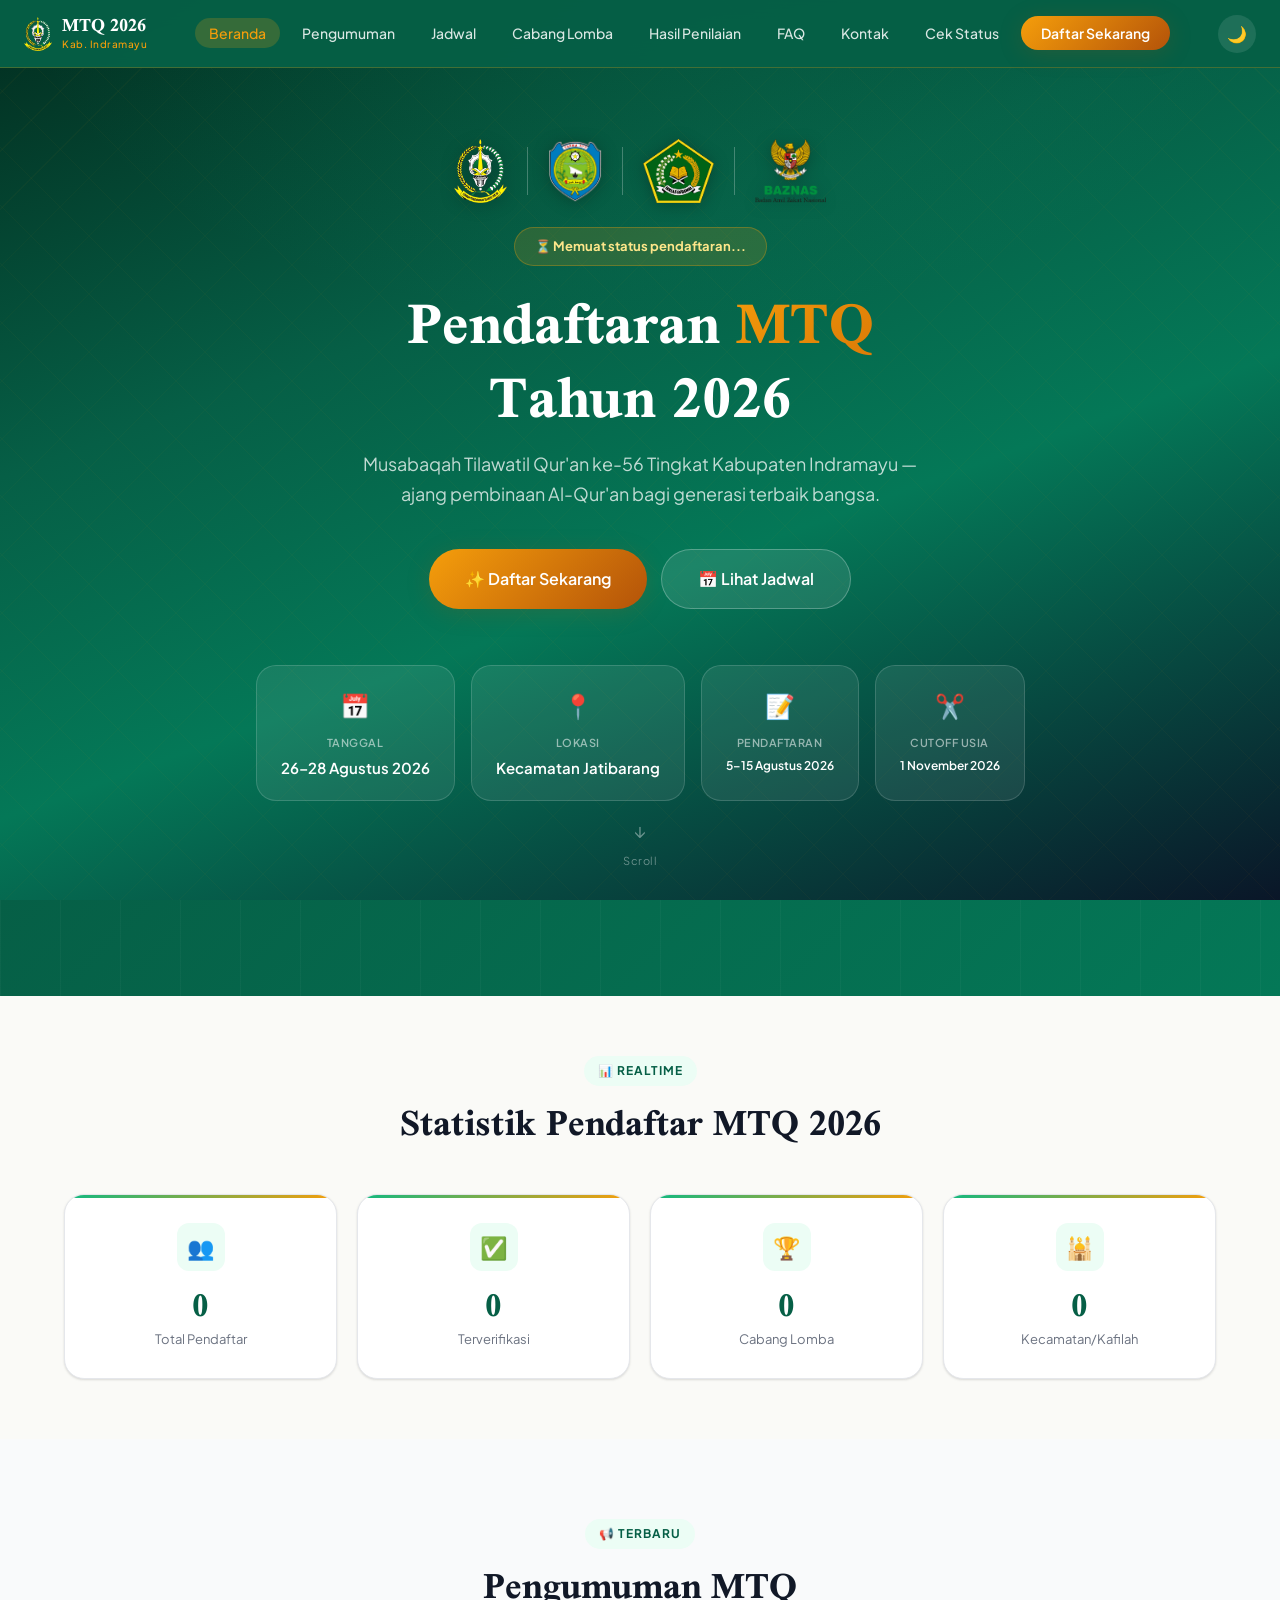
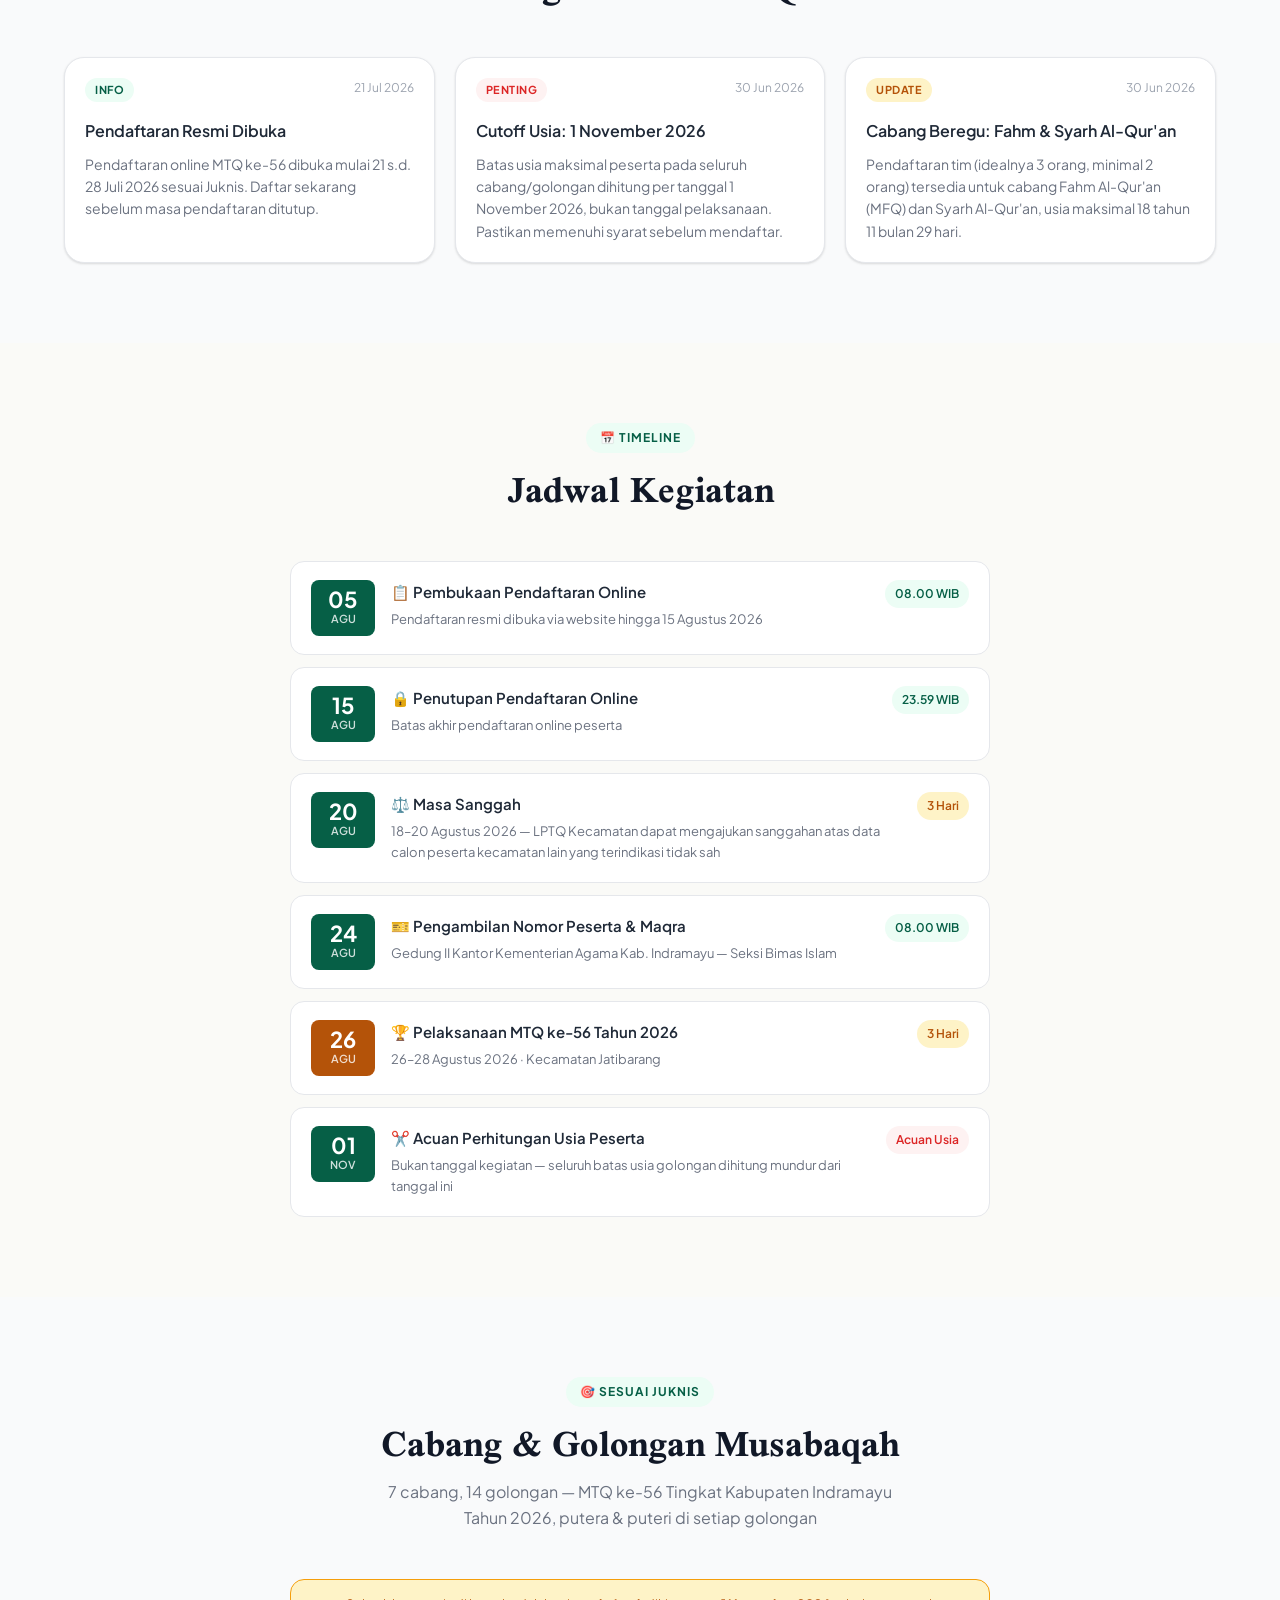
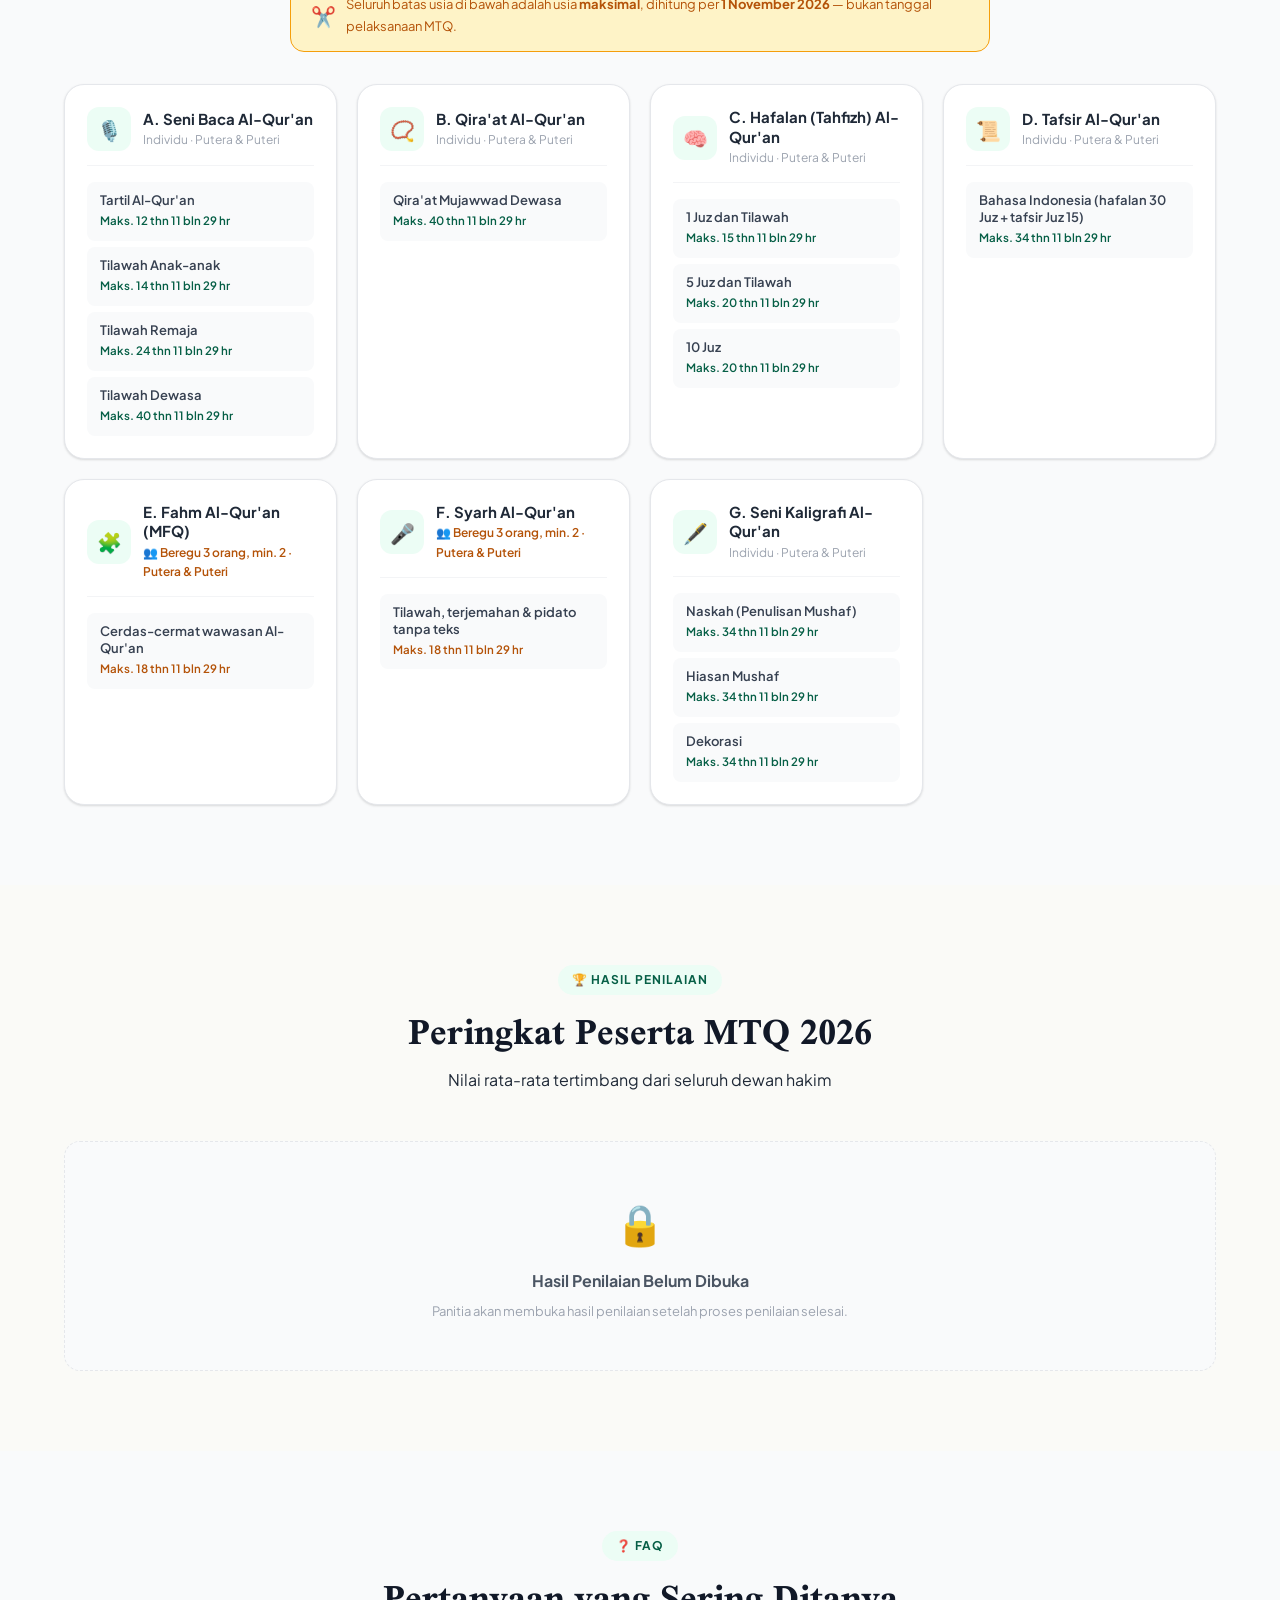
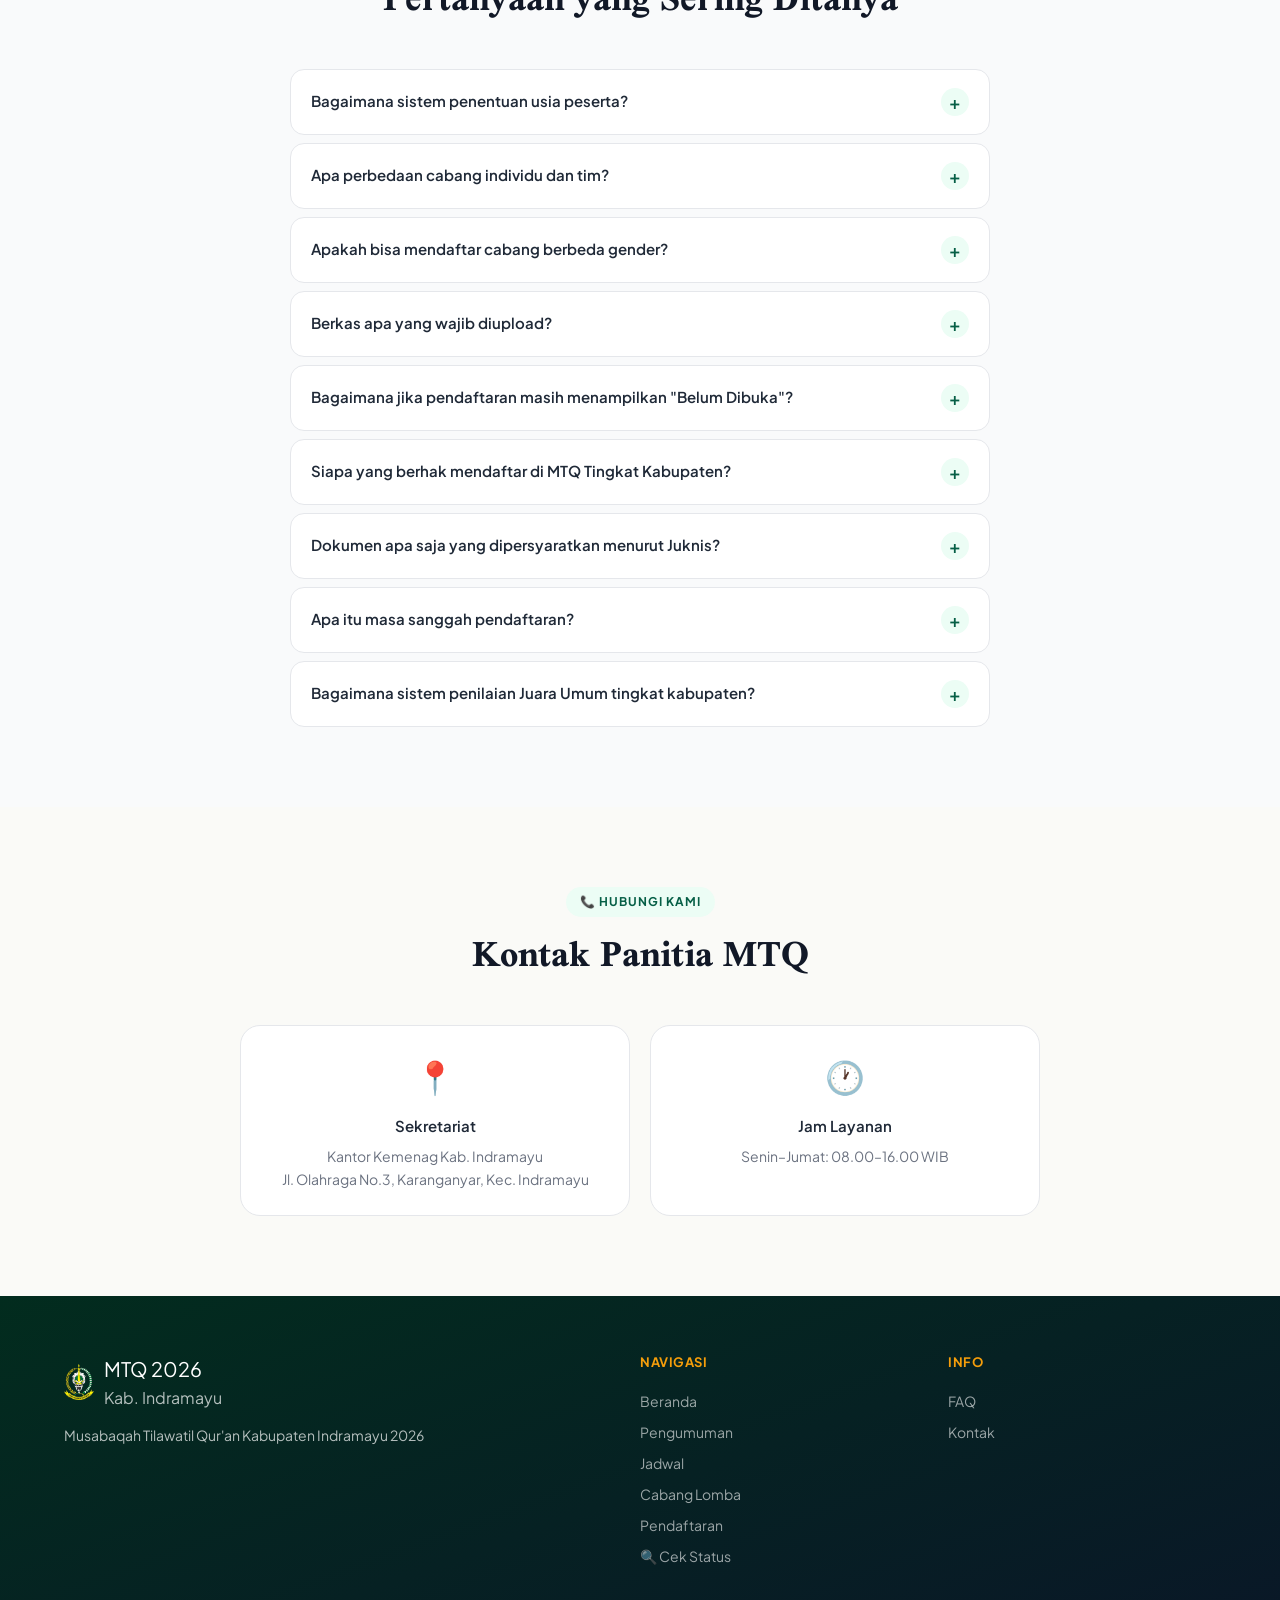
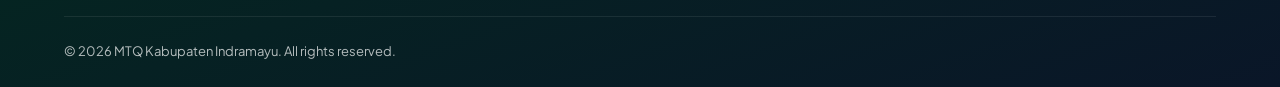
==== commit abb8cef9: "fix reveal registration" ====
--- a/index.html
+++ b/index.html
@@ -127,7 +127,7 @@
   <div class="hero-info" style="animation:fadeInUp .6s .5s ease both">
     <div class="hero-info-card">
       <div class="icon">📅</div><div class="label">Tanggal</div>
-      <div class="value" data-info="date">5–7 Agustus 2026</div>
+      <div class="value" data-info="date">5–15 Agustus 2026</div>
     </div>
     <div class="hero-info-card">
       <div class="icon">📍</div><div class="label">Lokasi</div>
@@ -135,7 +135,7 @@
     </div>
     <div class="hero-info-card">
       <div class="icon">📝</div><div class="label">Pendaftaran</div>
-      <div class="value" id="heroRegPeriod" style="font-size:12px">21–28 Juli 2026</div>
+      <div class="value" id="heroRegPeriod" style="font-size:12px">5–15 Agustus 2026</div>
     </div>
     <div class="hero-info-card">
       <div class="icon">✂️</div><div class="label">Cutoff Usia</div>
@@ -249,28 +249,28 @@
     </div>
     <div class="schedule-list">
       <div class="schedule-item animate-in">
-        <div class="date-box"><div class="day">21</div><div class="month">Jul</div></div>
-        <div class="info"><h4>📋 Pembukaan Pendaftaran Online</h4><p>Pendaftaran resmi dibuka via website hingga 28 Juli 2026</p></div>
+        <div class="date-box"><div class="day">05</div><div class="month">Agu</div></div>
+        <div class="info"><h4>📋 Pembukaan Pendaftaran Online</h4><p>Pendaftaran resmi dibuka via website hingga 15 Agustus 2026</p></div>
         <span class="time-badge">08.00 WIB</span>
       </div>
       <div class="schedule-item animate-in">
-        <div class="date-box"><div class="day">28</div><div class="month">Jul</div></div>
+        <div class="date-box"><div class="day">15</div><div class="month">Agu</div></div>
         <div class="info"><h4>🔒 Penutupan Pendaftaran Online</h4><p>Batas akhir pendaftaran online peserta</p></div>
         <span class="time-badge">23.59 WIB</span>
       </div>
       <div class="schedule-item animate-in">
-        <div class="date-box"><div class="day">28</div><div class="month">Jul</div></div>
-        <div class="info"><h4>⚖️ Masa Sanggah</h4><p>28–30 Juli 2026 — LPTQ Kecamatan dapat mengajukan sanggahan atas data calon peserta kecamatan lain yang terindikasi tidak sah</p></div>
+        <div class="date-box"><div class="day">20</div><div class="month">Agu</div></div>
+        <div class="info"><h4>⚖️ Masa Sanggah</h4><p>18–20 Agustus 2026 — LPTQ Kecamatan dapat mengajukan sanggahan atas data calon peserta kecamatan lain yang terindikasi tidak sah</p></div>
         <span class="time-badge" style="background:var(--gold-pale);color:var(--gold)">3 Hari</span>
       </div>
       <div class="schedule-item animate-in">
-        <div class="date-box"><div class="day">02</div><div class="month">Agu</div></div>
+        <div class="date-box"><div class="day">24</div><div class="month">Agu</div></div>
         <div class="info"><h4>🎫 Pengambilan Nomor Peserta &amp; Maqra</h4><p>Gedung II Kantor Kementerian Agama Kab. Indramayu — Seksi Bimas Islam</p></div>
         <span class="time-badge">08.00 WIB</span>
       </div>
       <div class="schedule-item animate-in">
-        <div class="date-box" style="background:var(--gold)"><div class="day">05</div><div class="month">Agu</div></div>
-        <div class="info"><h4>🏆 Pelaksanaan MTQ ke-56 Tahun 2026</h4><p>5–7 Agustus 2026 · Kecamatan Jatibarang</p></div>
+        <div class="date-box" style="background:var(--gold)"><div class="day">26</div><div class="month">Agu</div></div>
+        <div class="info"><h4>🏆 Pelaksanaan MTQ ke-56 Tahun 2026</h4><p>26–28 Agustus 2026 · Kecamatan Jatibarang</p></div>
         <span class="time-badge" style="background:var(--gold-pale);color:var(--gold)">3 Hari</span>
       </div>
       <div class="schedule-item animate-in">
@@ -463,7 +463,7 @@
       </div>
       <div class="faq-item animate-in">
         <div class="faq-question">Bagaimana jika pendaftaran masih menampilkan "Belum Dibuka"?<span class="icon">+</span></div>
-        <div class="faq-answer">Pendaftaran online dibuka mulai tanggal 21 Juli 2026 pukul 08.00 WIB. Tombol daftar akan aktif otomatis saat pendaftaran dibuka. Anda dapat mengecek kembali setelah tanggal tersebut.</div>
+        <div class="faq-answer">Pendaftaran online dibuka mulai tanggal 5 Agustus 2026 pukul 08.00 WIB. Tombol daftar akan aktif otomatis saat pendaftaran dibuka. Anda dapat mengecek kembali setelah tanggal tersebut.</div>
       </div>
       <div class="faq-item animate-in">
         <div class="faq-question">Siapa yang berhak mendaftar di MTQ Tingkat Kabupaten?<span class="icon">+</span></div>
@@ -475,7 +475,7 @@
       </div>
       <div class="faq-item animate-in">
         <div class="faq-question">Apa itu masa sanggah pendaftaran?<span class="icon">+</span></div>
-        <div class="faq-answer">Masa sanggah berlangsung 28–30 Juli 2026. Pada periode ini, LPTQ Kecamatan dapat menyampaikan sanggahan tertulis (ditandatangani Ketua LPTQ Kecamatan, dilampiri bukti otentik) kepada Seksi Bimas Islam Kantor Kemenag Kab. Indramayu jika ada indikasi pemalsuan data pada calon peserta kecamatan lain. Setelah masa sanggah ditutup, sanggahan tidak dapat lagi diajukan.</div>
+        <div class="faq-answer">Masa sanggah berlangsung 18–20 Agustus 2026. Pada periode ini, LPTQ Kecamatan dapat menyampaikan sanggahan tertulis (ditandatangani Ketua LPTQ Kecamatan, dilampiri bukti otentik) kepada Seksi Bimas Islam Kantor Kemenag Kab. Indramayu jika ada indikasi pemalsuan data pada calon peserta kecamatan lain. Setelah masa sanggah ditutup, sanggahan tidak dapat lagi diajukan.</div>
       </div>
       <div class="faq-item animate-in">
         <div class="faq-question">Bagaimana sistem penilaian Juara Umum tingkat kabupaten?<span class="icon">+</span></div>
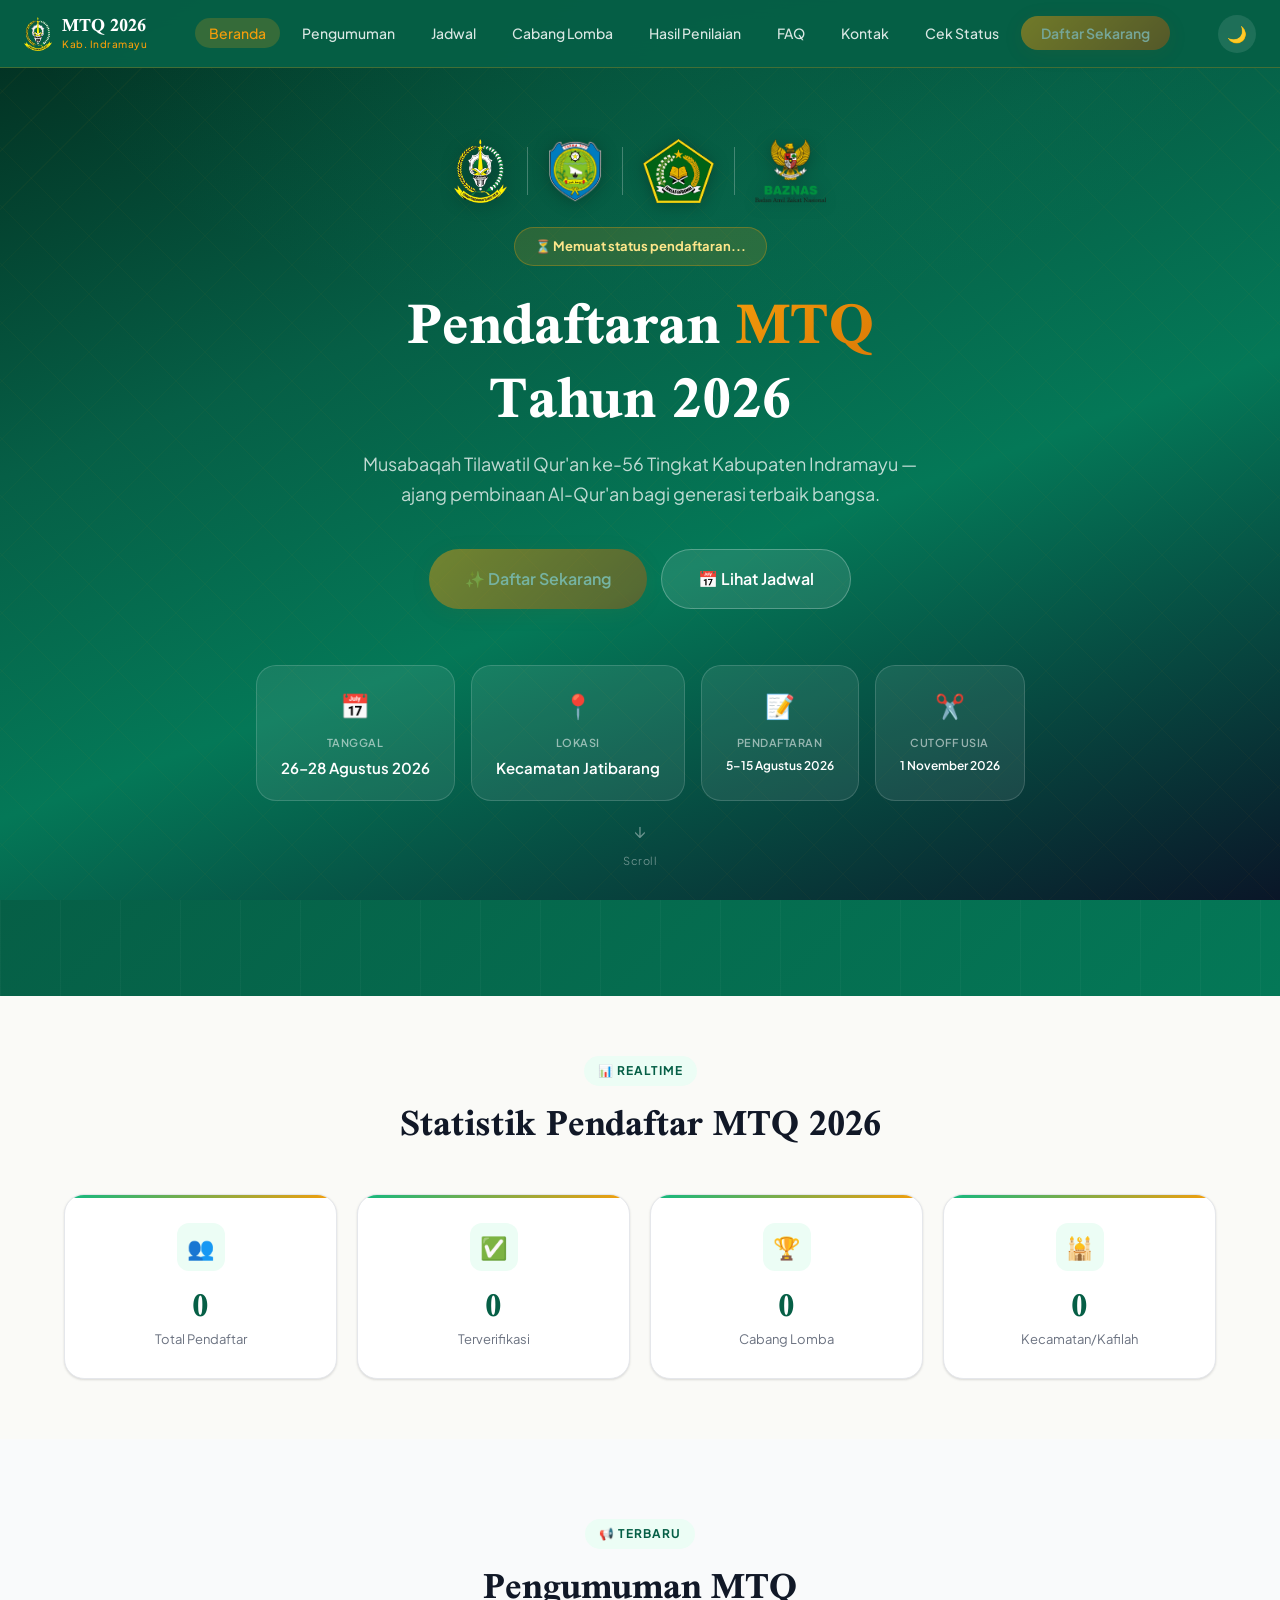
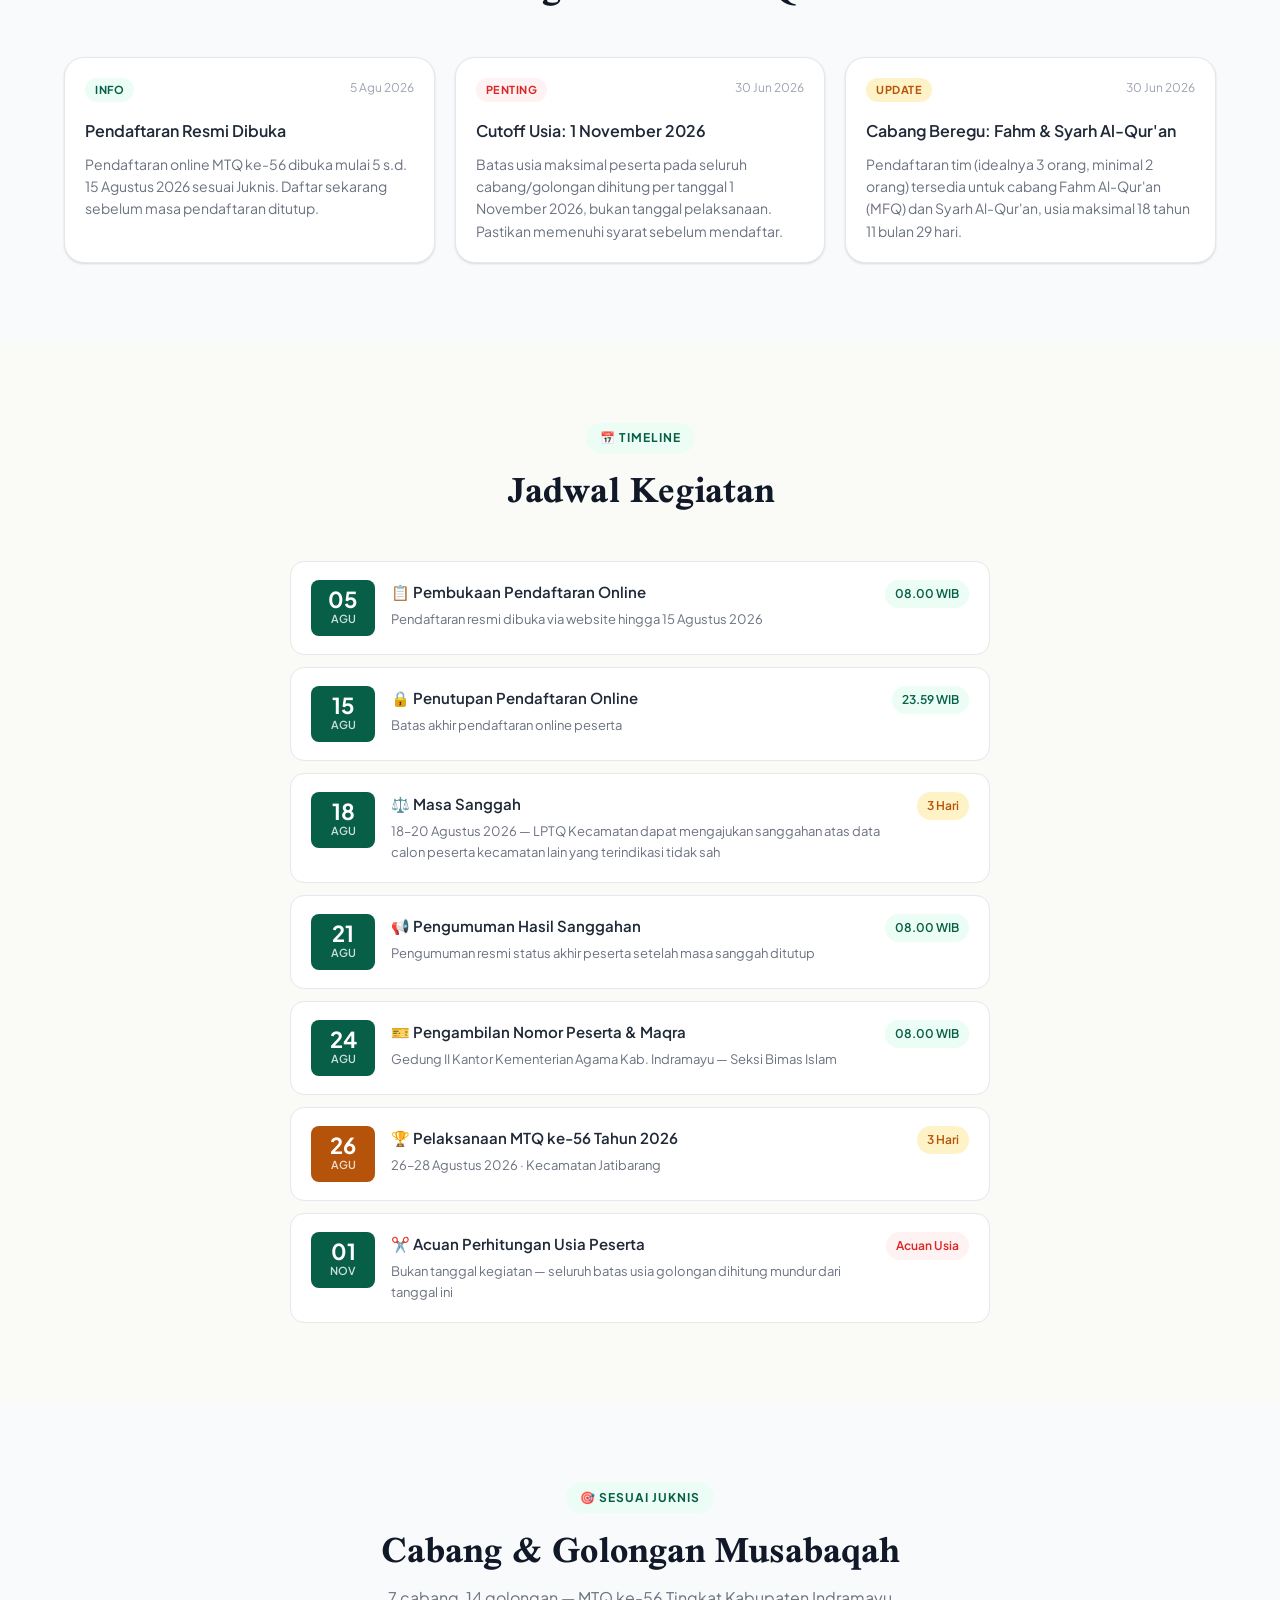
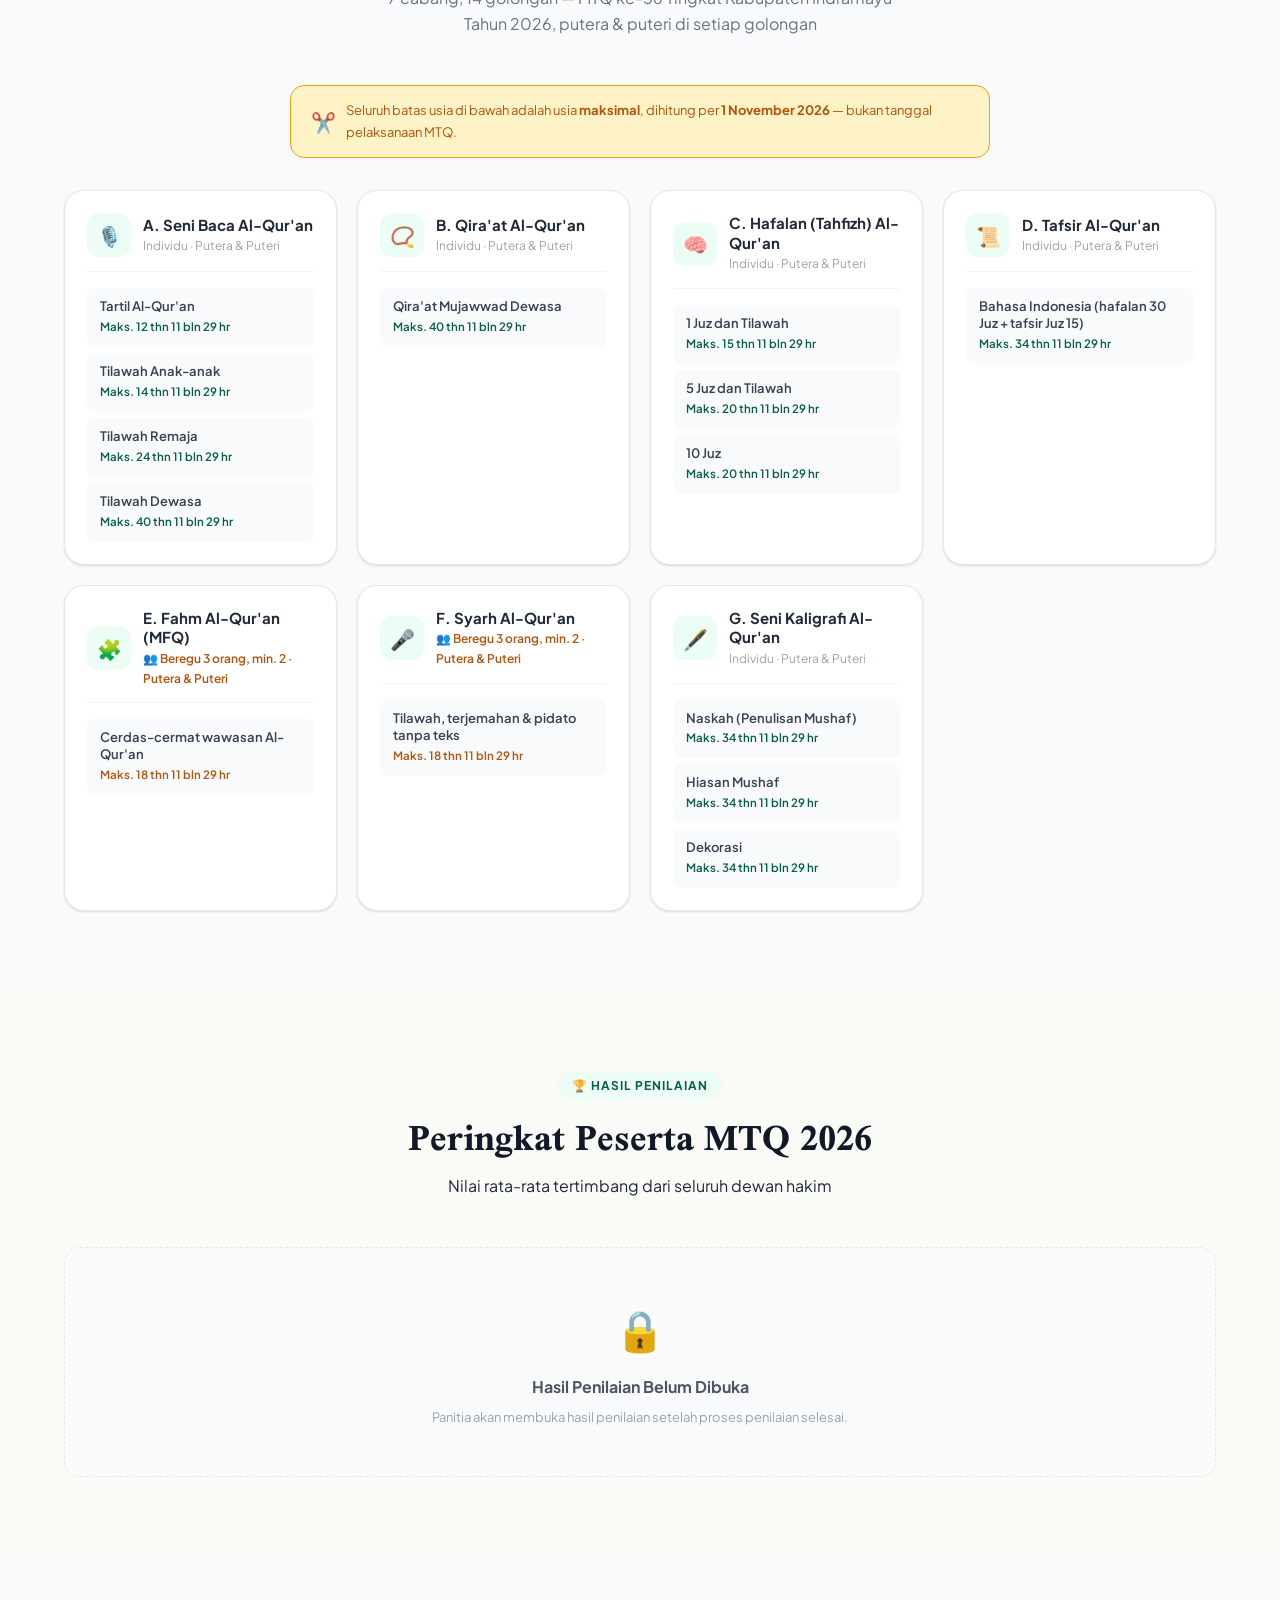
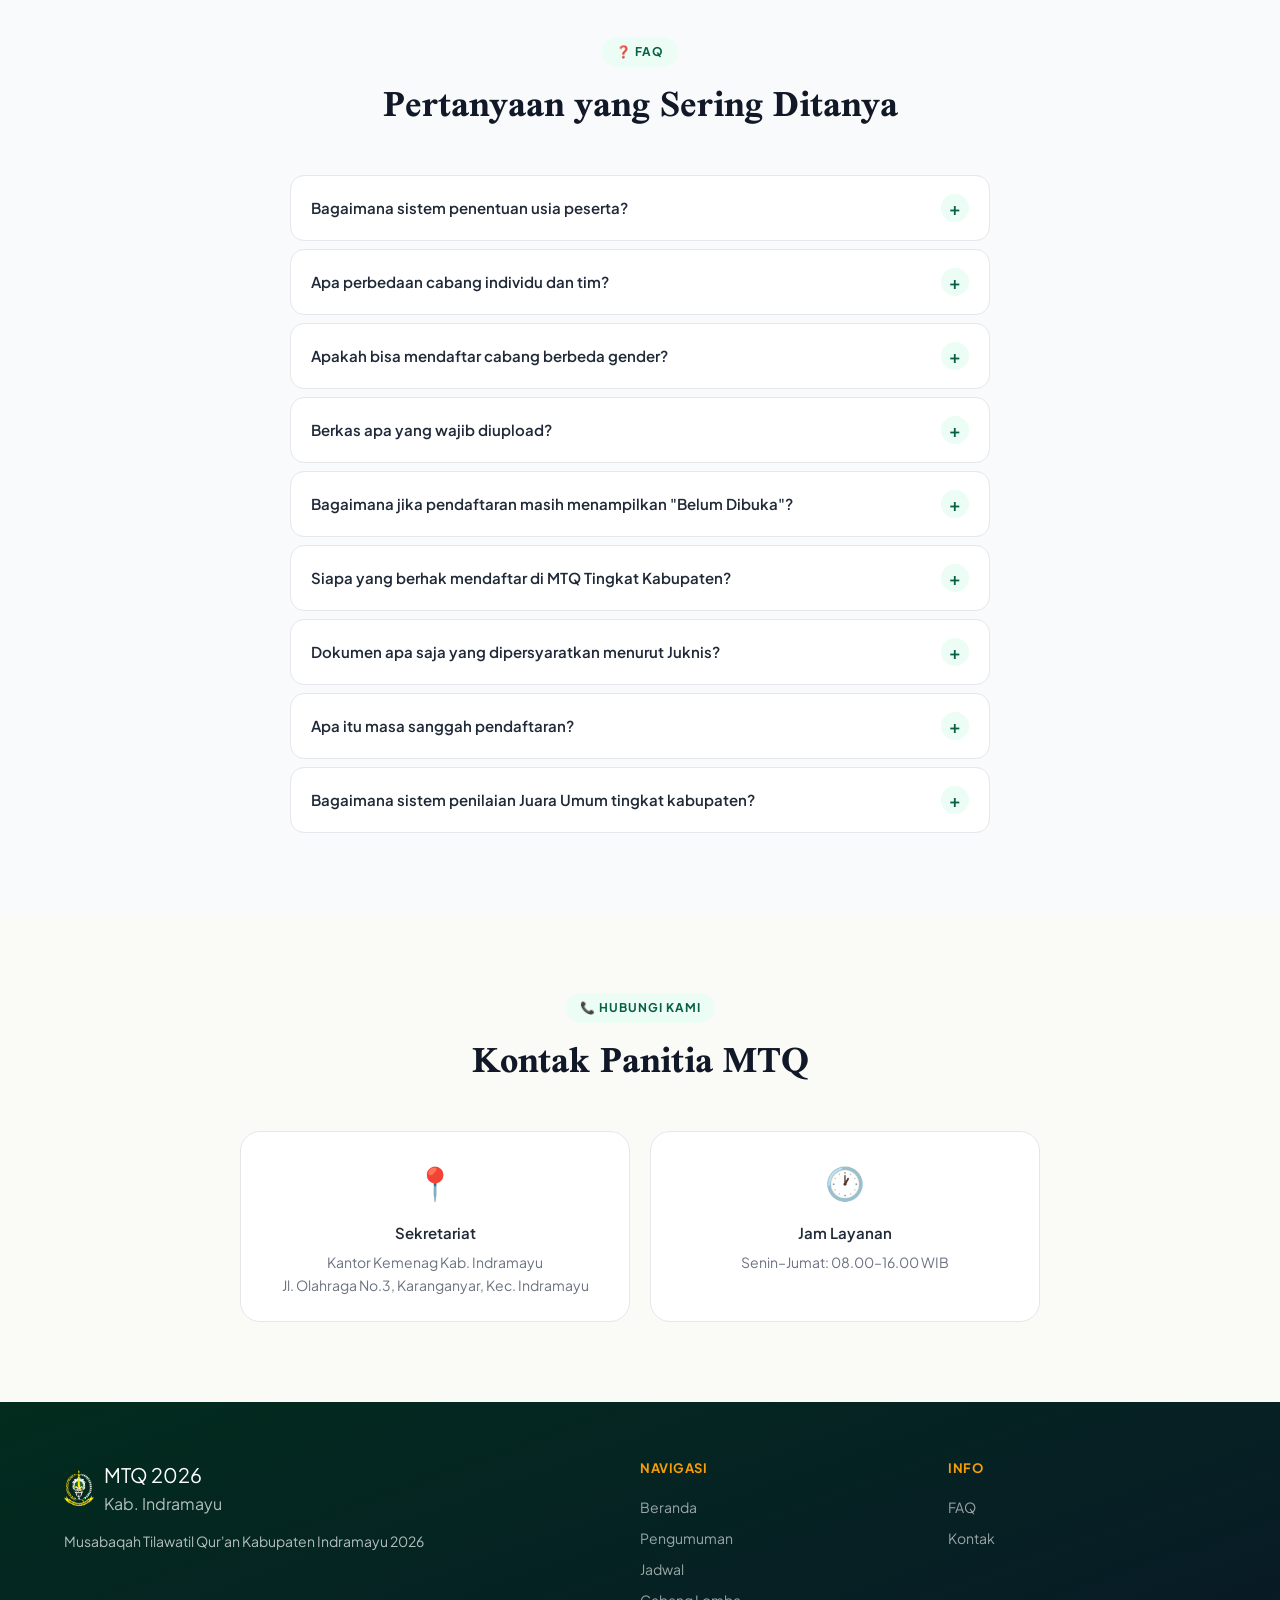
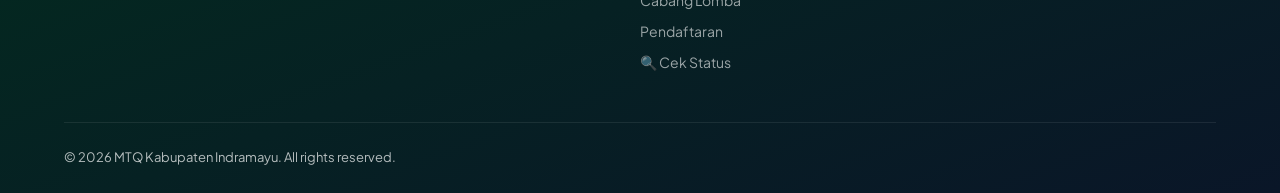
==== commit cb7c8453: "fixing tanggal" ====
--- a/index.html
+++ b/index.html
@@ -78,7 +78,7 @@
     <li><a href="#faq">FAQ</a></li>
     <li><a href="#kontak">Kontak</a></li>
     <li><a href="cekstatus.html">Cek Status</a></li>
-    <li><a href="daftar.html" class="nav-cta" id="navDaftarBtn">Daftar Sekarang</a></li>
+    <li><a href="daftar.html" class="nav-cta btn-daftar-disabled" id="navDaftarBtn" aria-disabled="true">Daftar Sekarang</a></li>
   </ul>
   <div class="nav-actions">
     <button class="dark-toggle" id="darkToggle">🌙</button>
@@ -93,7 +93,7 @@
   <a href="#faq">❓ FAQ</a>
   <a href="#kontak">📞 Kontak</a>
   <a href="cekstatus.html">🔍 Cek Status Pendaftaran</a>
-  <a href="daftar.html" id="mobileNavDaftarBtn" style="color:var(--gold-bright);font-weight:700">✨ Daftar Sekarang</a>
+  <a href="daftar.html" id="mobileNavDaftarBtn" class="btn-daftar-disabled" aria-disabled="true" style="color:var(--gold-bright);font-weight:700">✨ Daftar Sekarang</a>
 </nav>
 
 <!-- HERO -->
@@ -120,14 +120,14 @@
   </p>
 
   <div class="hero-actions" style="animation:fadeInUp .6s .4s ease both">
-    <a href="daftar.html" class="btn btn-primary btn-lg" id="heroDaftarBtn">✨ Daftar Sekarang</a>
+    <a href="daftar.html" class="btn btn-primary btn-lg btn-daftar-disabled" id="heroDaftarBtn" aria-disabled="true">✨ Daftar Sekarang</a>
     <a href="#jadwal"     class="btn btn-secondary btn-lg">📅 Lihat Jadwal</a>
   </div>
 
   <div class="hero-info" style="animation:fadeInUp .6s .5s ease both">
     <div class="hero-info-card">
       <div class="icon">📅</div><div class="label">Tanggal</div>
-      <div class="value" data-info="date">5–15 Agustus 2026</div>
+      <div class="value" data-info="date">26–28 Agustus 2026</div>
     </div>
     <div class="hero-info-card">
       <div class="icon">📍</div><div class="label">Lokasi</div>
@@ -225,8 +225,8 @@
     </div>
     <div class="announcement-grid">
       <div class="ann-card animate-in">
-        <div class="ann-card-header"><span class="ann-badge info">Info</span><span class="ann-date">21 Jul 2026</span></div>
-        <div class="ann-card-body"><h3>Pendaftaran Resmi Dibuka</h3><p>Pendaftaran online MTQ ke-56 dibuka mulai 21 s.d. 28 Juli 2026 sesuai Juknis. Daftar sekarang sebelum masa pendaftaran ditutup.</p></div>
+        <div class="ann-card-header"><span class="ann-badge info">Info</span><span class="ann-date">5 Agu 2026</span></div>
+        <div class="ann-card-body"><h3>Pendaftaran Resmi Dibuka</h3><p>Pendaftaran online MTQ ke-56 dibuka mulai 5 s.d. 15 Agustus 2026 sesuai Juknis. Daftar sekarang sebelum masa pendaftaran ditutup.</p></div>
       </div>
       <div class="ann-card animate-in">
         <div class="ann-card-header"><span class="ann-badge important">Penting</span><span class="ann-date">30 Jun 2026</span></div>
@@ -259,9 +259,14 @@
         <span class="time-badge">23.59 WIB</span>
       </div>
       <div class="schedule-item animate-in">
-        <div class="date-box"><div class="day">20</div><div class="month">Agu</div></div>
+        <div class="date-box"><div class="day">18</div><div class="month">Agu</div></div>
         <div class="info"><h4>⚖️ Masa Sanggah</h4><p>18–20 Agustus 2026 — LPTQ Kecamatan dapat mengajukan sanggahan atas data calon peserta kecamatan lain yang terindikasi tidak sah</p></div>
         <span class="time-badge" style="background:var(--gold-pale);color:var(--gold)">3 Hari</span>
+      </div>
+      <div class="schedule-item animate-in">
+        <div class="date-box"><div class="day">21</div><div class="month">Agu</div></div>
+        <div class="info"><h4>📢 Pengumuman Hasil Sanggahan</h4><p>Pengumuman resmi status akhir peserta setelah masa sanggah ditutup</p></div>
+        <span class="time-badge">08.00 WIB</span>
       </div>
       <div class="schedule-item animate-in">
         <div class="date-box"><div class="day">24</div><div class="month">Agu</div></div>
@@ -475,7 +480,7 @@
       </div>
       <div class="faq-item animate-in">
         <div class="faq-question">Apa itu masa sanggah pendaftaran?<span class="icon">+</span></div>
-        <div class="faq-answer">Masa sanggah berlangsung 18–20 Agustus 2026. Pada periode ini, LPTQ Kecamatan dapat menyampaikan sanggahan tertulis (ditandatangani Ketua LPTQ Kecamatan, dilampiri bukti otentik) kepada Seksi Bimas Islam Kantor Kemenag Kab. Indramayu jika ada indikasi pemalsuan data pada calon peserta kecamatan lain. Setelah masa sanggah ditutup, sanggahan tidak dapat lagi diajukan.</div>
+        <div class="faq-answer">Masa sanggah berlangsung 18–20 Agustus 2026, dengan pengumuman hasil sanggahan pada 21 Agustus 2026. Pada periode ini, LPTQ Kecamatan dapat menyampaikan sanggahan tertulis (ditandatangani Ketua LPTQ Kecamatan, dilampiri bukti otentik) kepada Seksi Bimas Islam Kantor Kemenag Kab. Indramayu jika ada indikasi pemalsuan data pada calon peserta kecamatan lain. Setelah masa sanggah ditutup, sanggahan tidak dapat lagi diajukan.</div>
       </div>
       <div class="faq-item animate-in">
         <div class="faq-question">Bagaimana sistem penilaian Juara Umum tingkat kabupaten?<span class="icon">+</span></div>
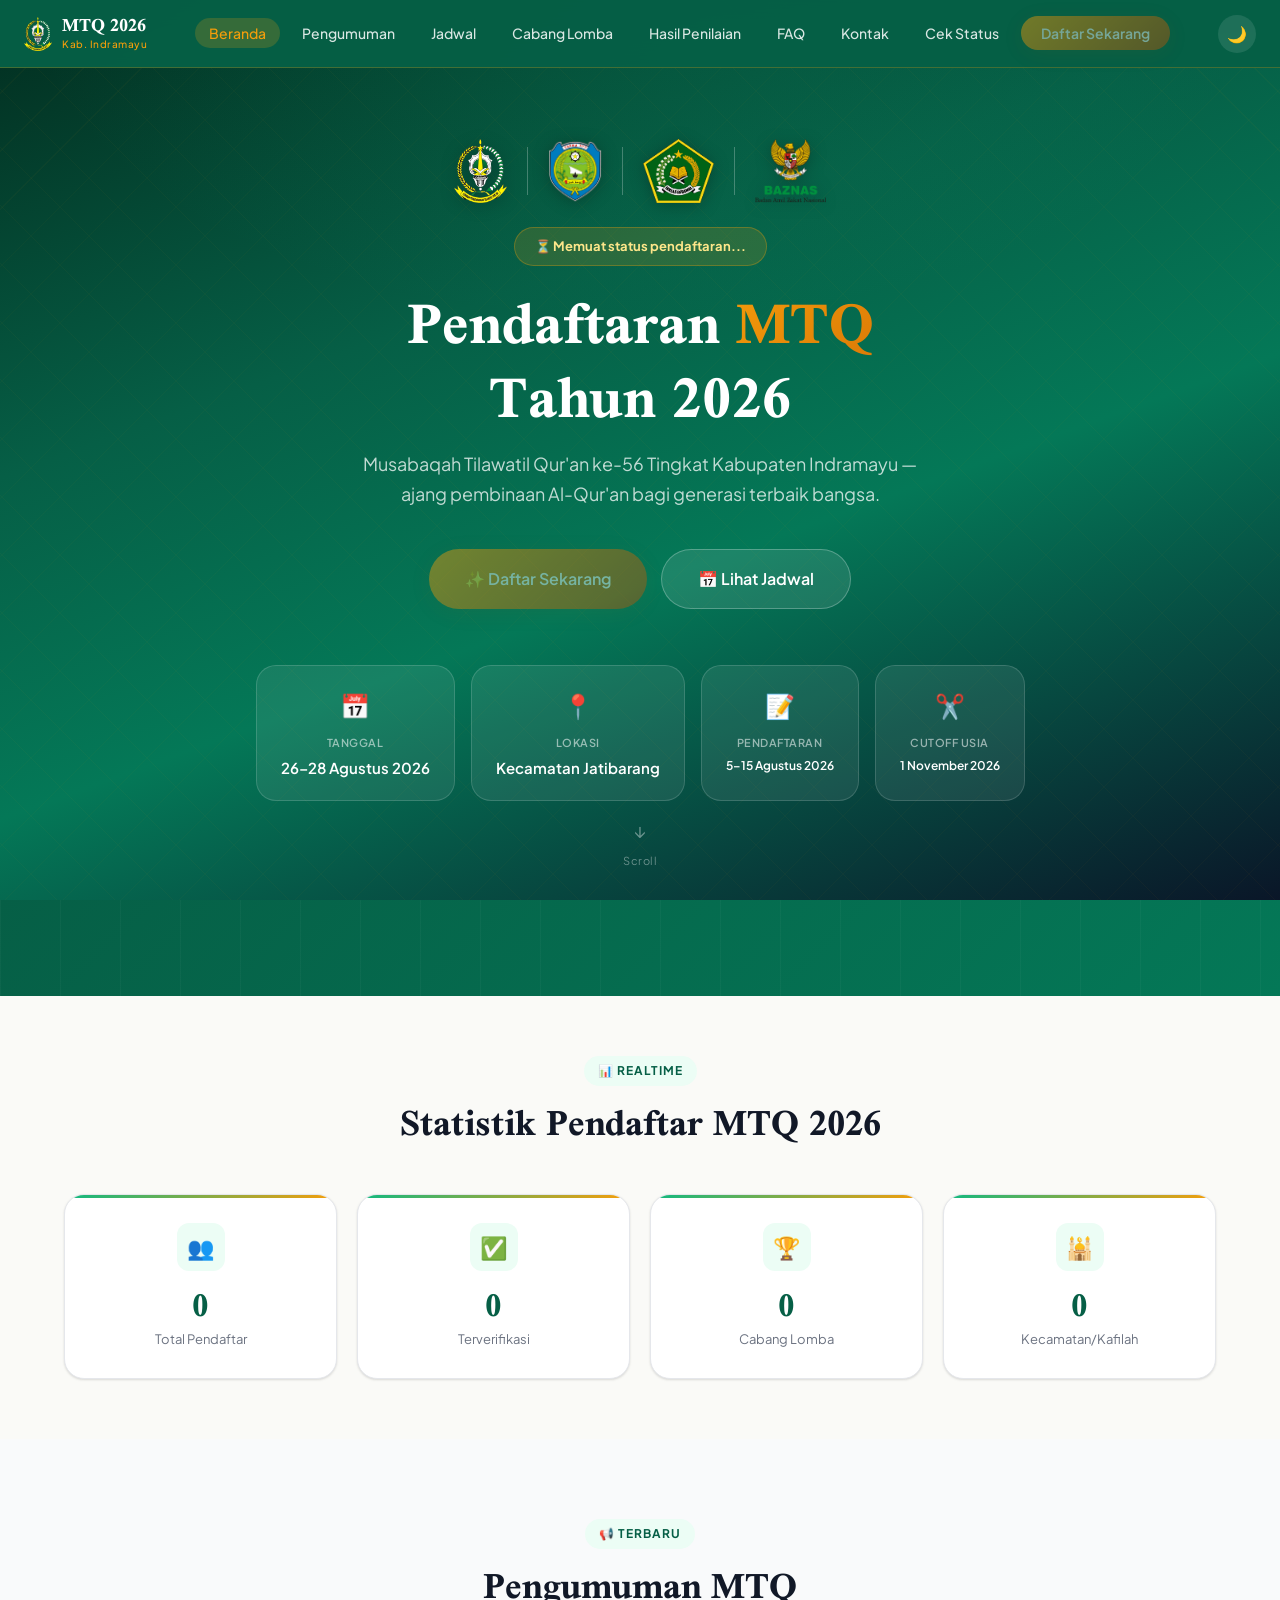
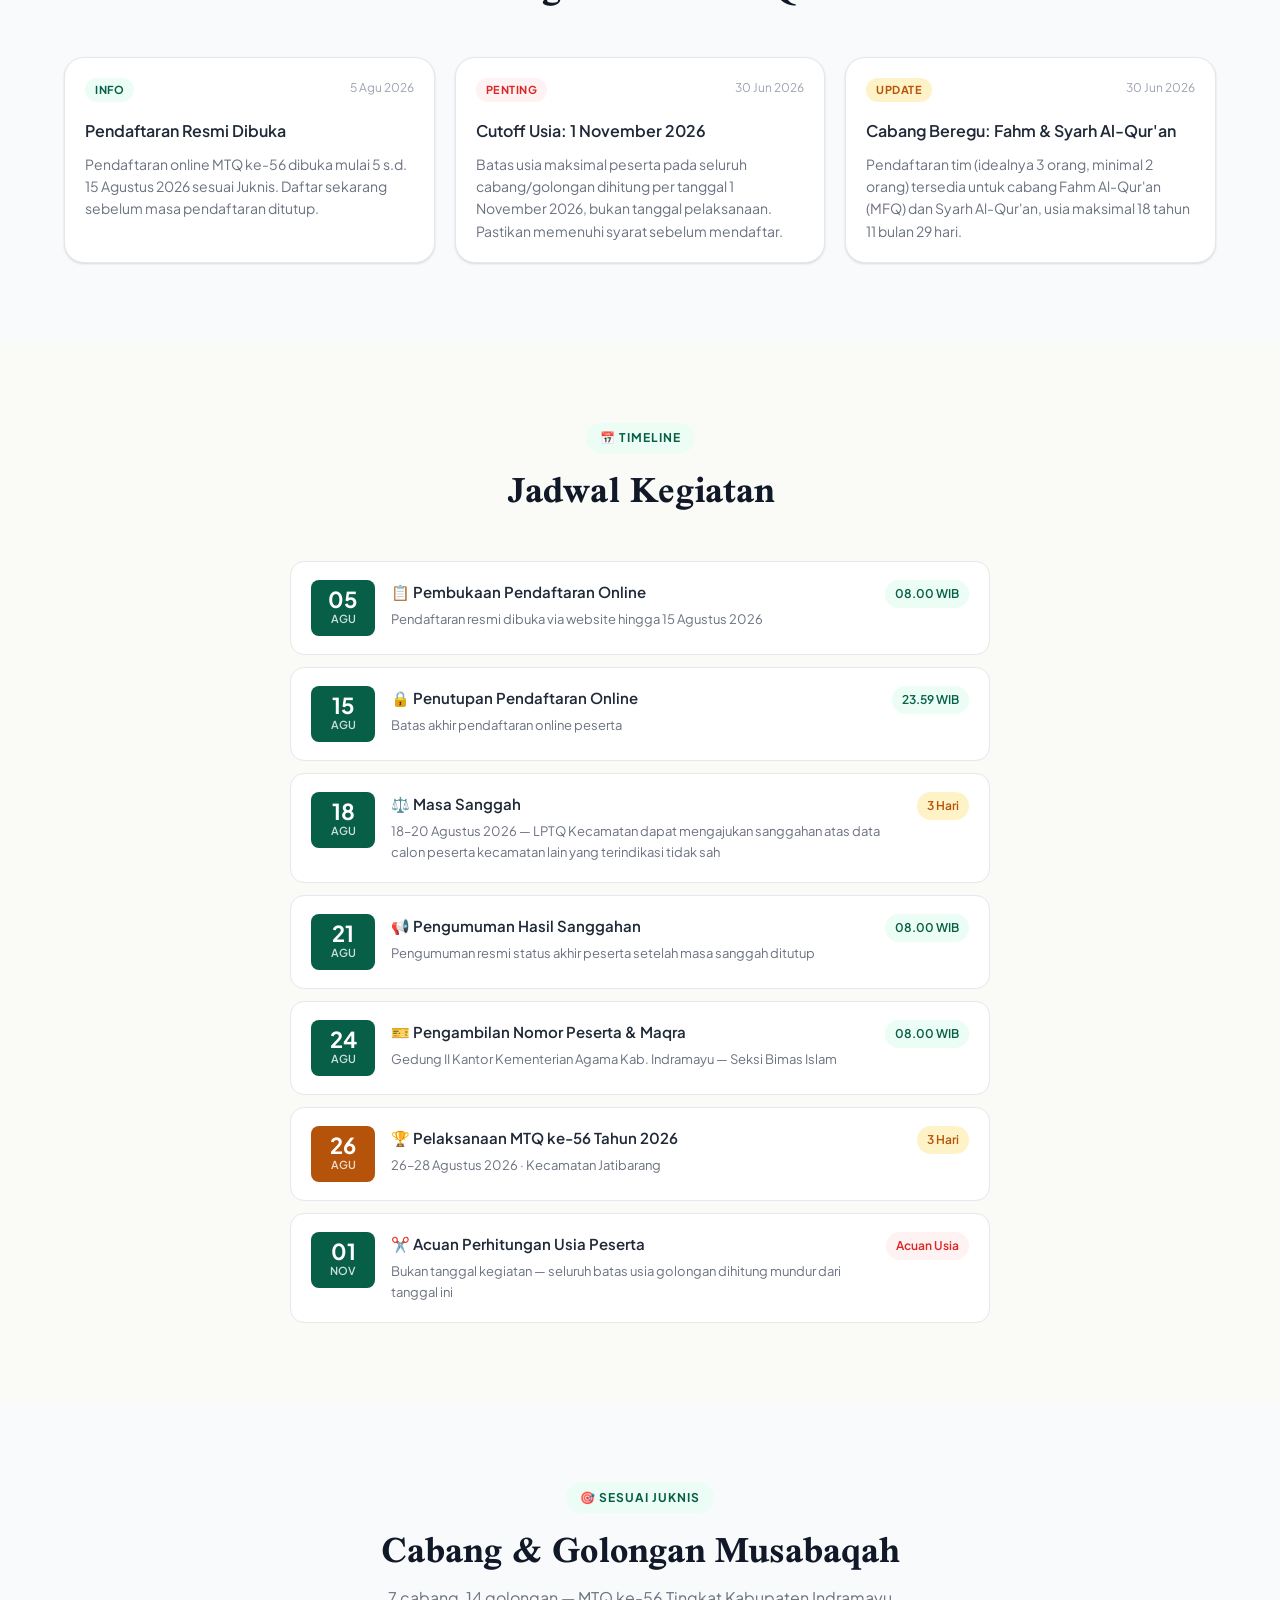
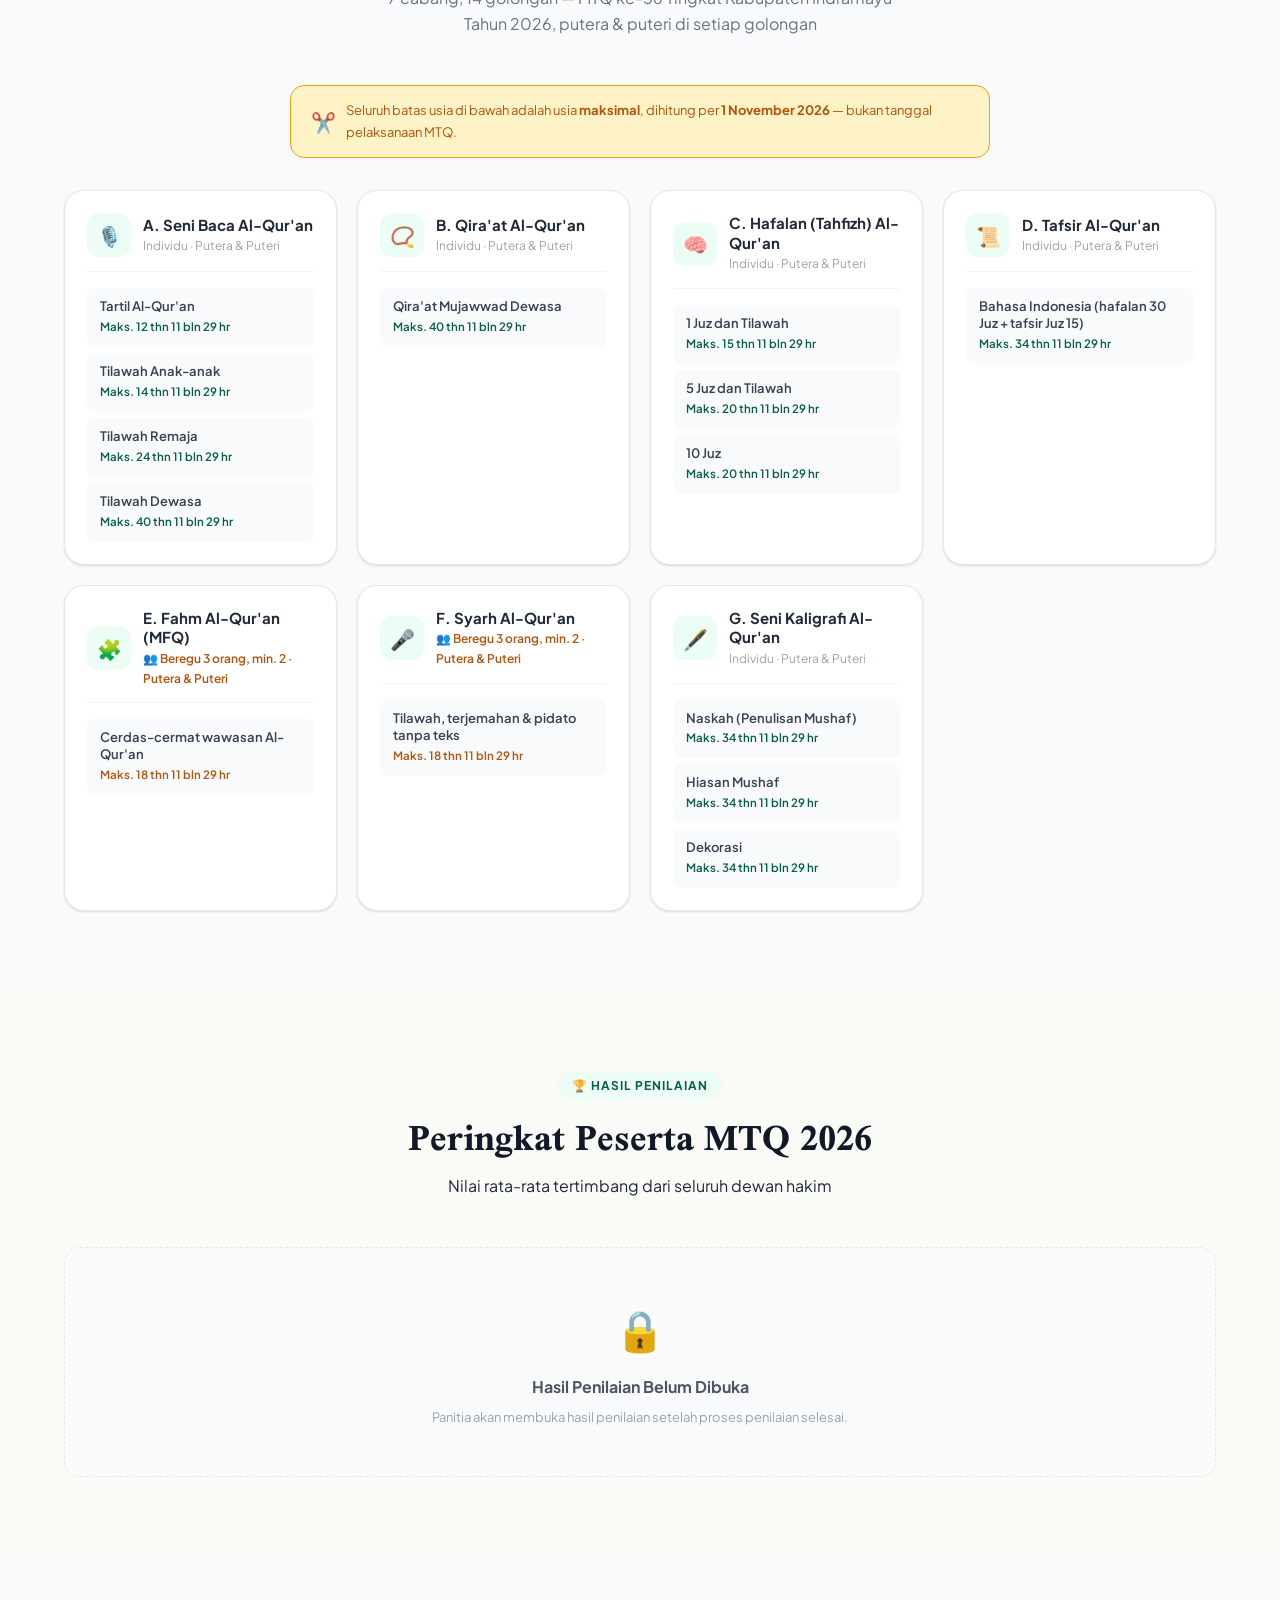
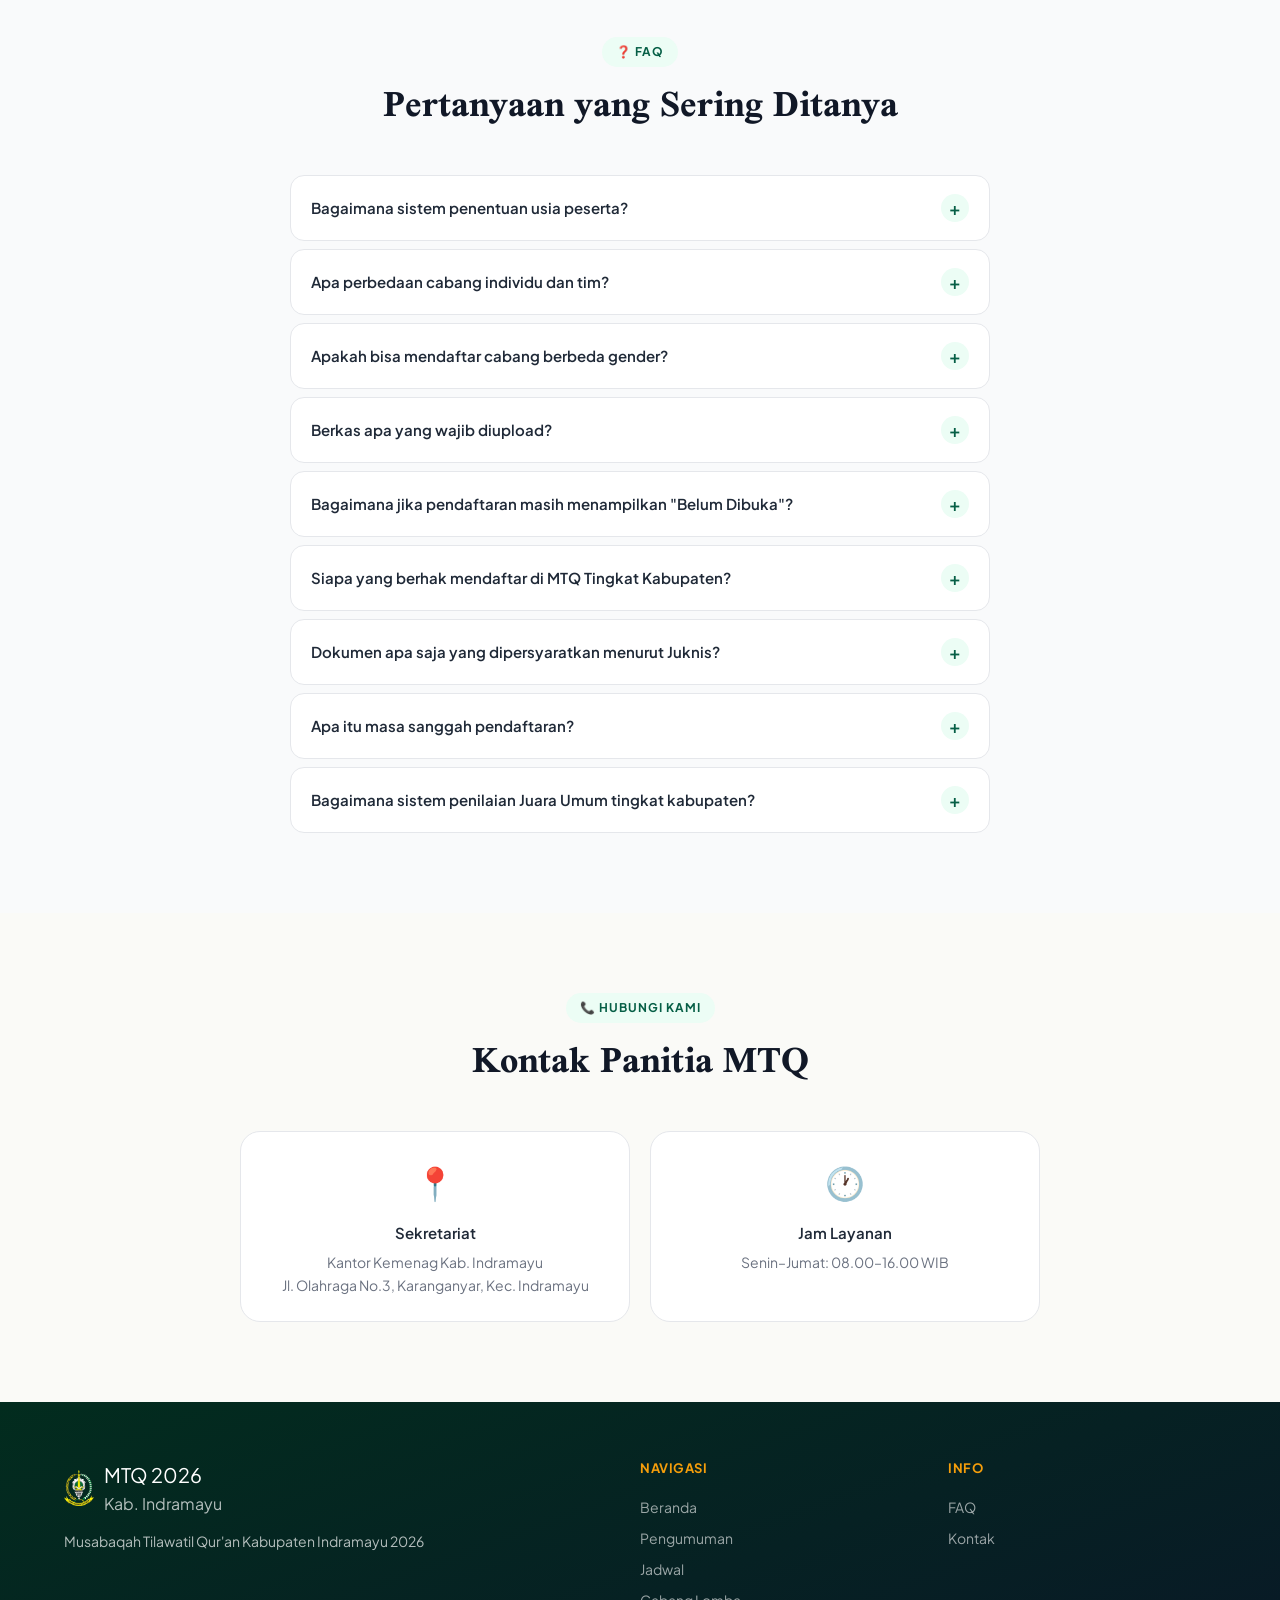
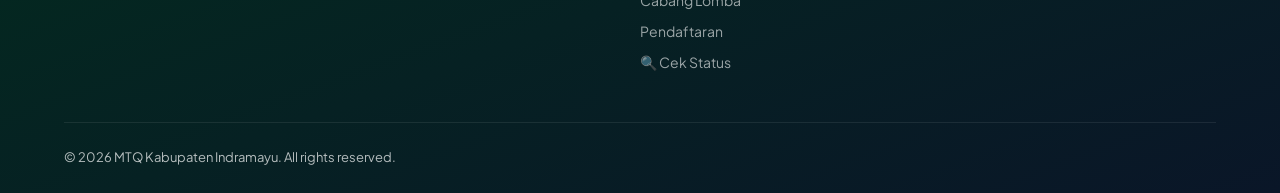
==== commit 94385d71: "fix uploading file section" ====
--- a/index.html
+++ b/index.html
@@ -464,7 +464,7 @@
       </div>
       <div class="faq-item animate-in">
         <div class="faq-question">Berkas apa yang wajib diupload?<span class="icon">+</span></div>
-        <div class="faq-answer">Wajib: (1) Pas foto terbaru dan (2) KTP/KK orang tua. Opsional: Surat rekomendasi dari sekolah/pesantren. Format: JPG/PNG/PDF, maksimal 2 MB per file. Untuk pendaftaran tim, setiap anggota wajib mengupload berkasnya masing-masing.</div>
+        <div class="faq-answer">Wajib: (1) Pas foto terbaru Background Biru dan (2) KTP/KK/KIA. Opsional: Surat rekomendasi dari kecamatan. Format: JPG/PNG/PDF, maksimal 2 MB per file. Untuk pendaftaran tim, setiap anggota wajib mengupload berkasnya masing-masing.</div>
       </div>
       <div class="faq-item animate-in">
         <div class="faq-question">Bagaimana jika pendaftaran masih menampilkan "Belum Dibuka"?<span class="icon">+</span></div>
--- a/css/style.css
+++ b/css/style.css
@@ -1028,6 +1028,38 @@
 .upload-zone .pdf-badge  { position:absolute; top:6px; right:6px; background:#dc2626; color:#fff;
   font-size:10px; font-weight:700; padding:2px 6px; border-radius:4px; letter-spacing:.5px; }
 
+/* FIX: tombol "Ambil Foto" — buka kamera HP langsung */
+.upload-camera-btn {
+  display: flex;
+  align-items: center;
+  justify-content: center;
+  gap: 6px;
+  width: 100%;
+  margin-top: 8px;
+  padding: 9px 12px;
+  border: 1.5px dashed var(--emerald-light);
+  border-radius: var(--radius-sm);
+  background: var(--emerald-xs);
+  color: var(--emerald);
+  font-size: 13px;
+  font-weight: 600;
+  cursor: pointer;
+  transition: all var(--transition);
+}
+.upload-camera-btn:hover  { border-color: var(--emerald-mid); }
+.upload-camera-btn:active { transform: scale(0.98); }
+
+/* FIX: indikator saat gambar sedang dikompres otomatis di sisi klien */
+.upload-zone.compressing { opacity: .6; pointer-events: none; }
+.upload-zone.compressing::after {
+  content: 'Mengompres gambar...';
+  position: absolute; inset: 0;
+  display: flex; align-items: center; justify-content: center;
+  background: rgba(255,255,255,.85);
+  font-size: 12px; font-weight: 600; color: var(--emerald);
+  border-radius: var(--radius-md);
+}
+
 /* Age indicator */
 .age-chip {
   display: inline-flex;
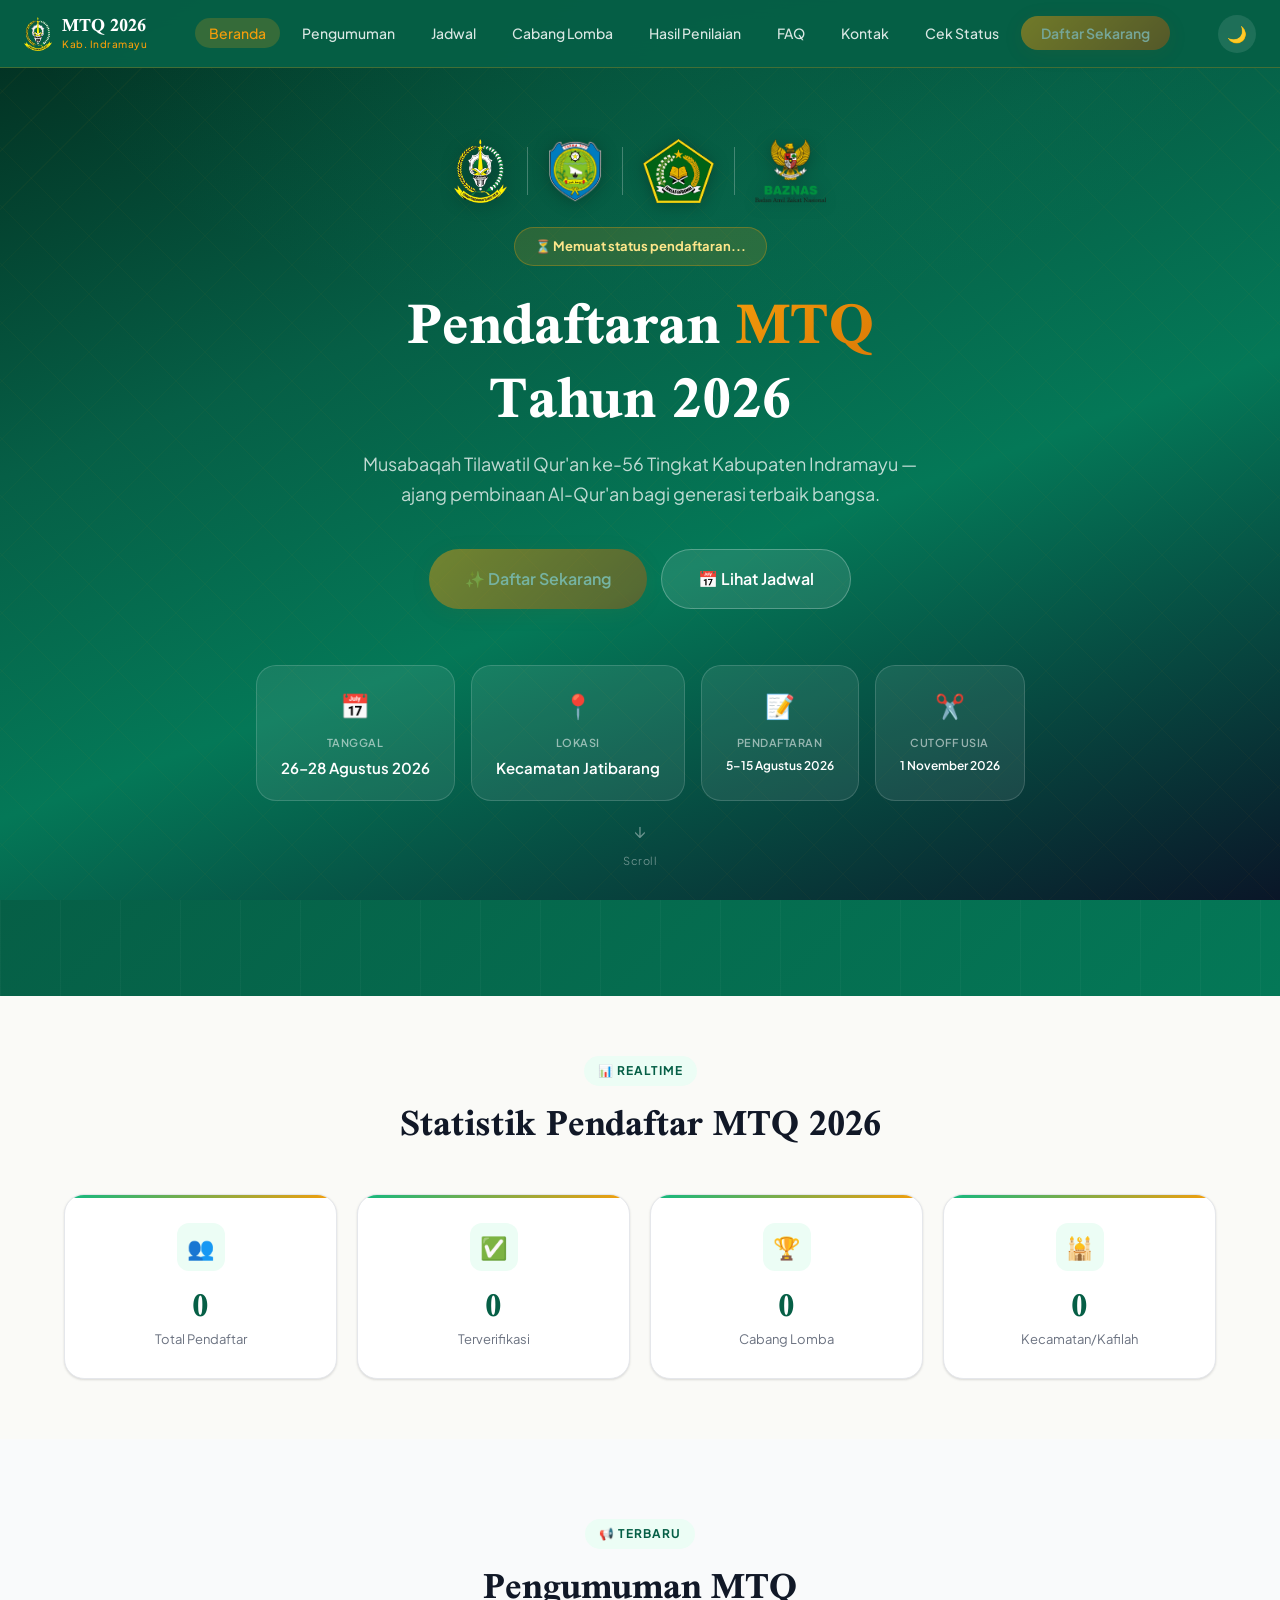
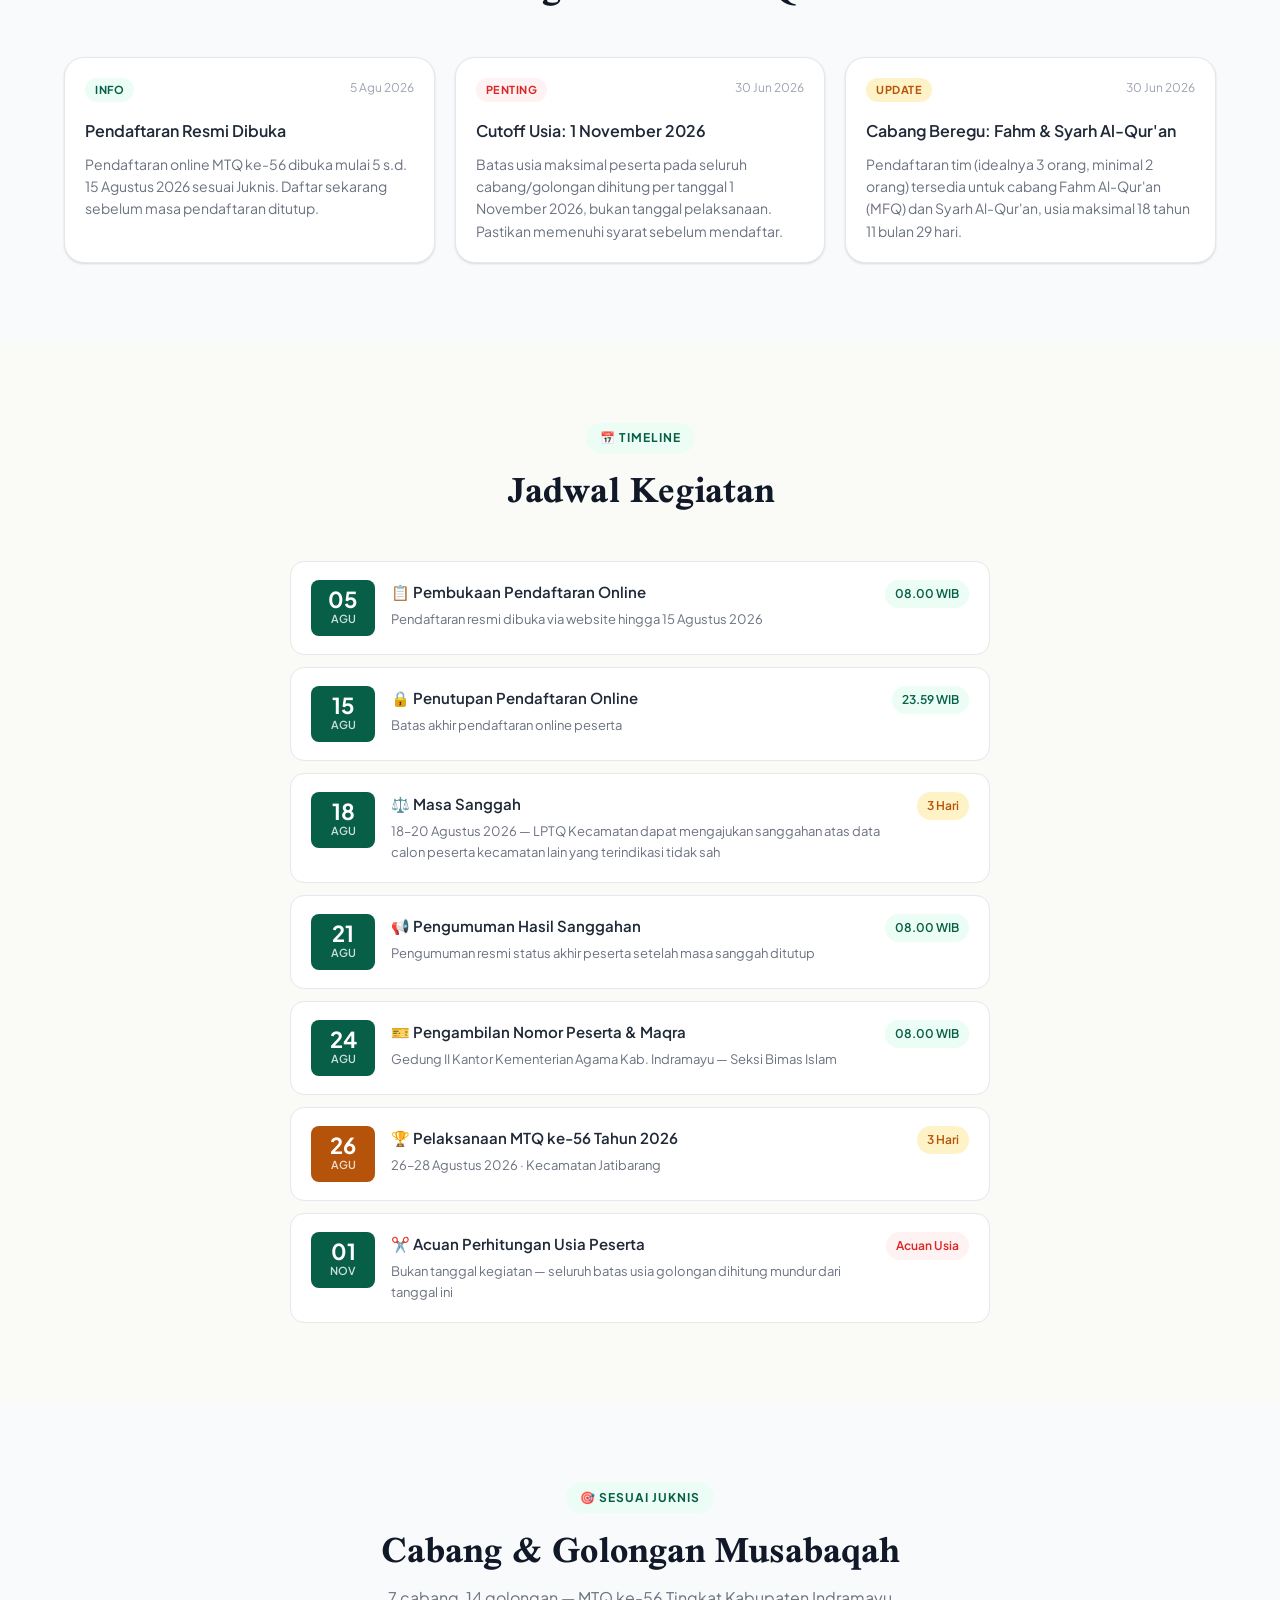
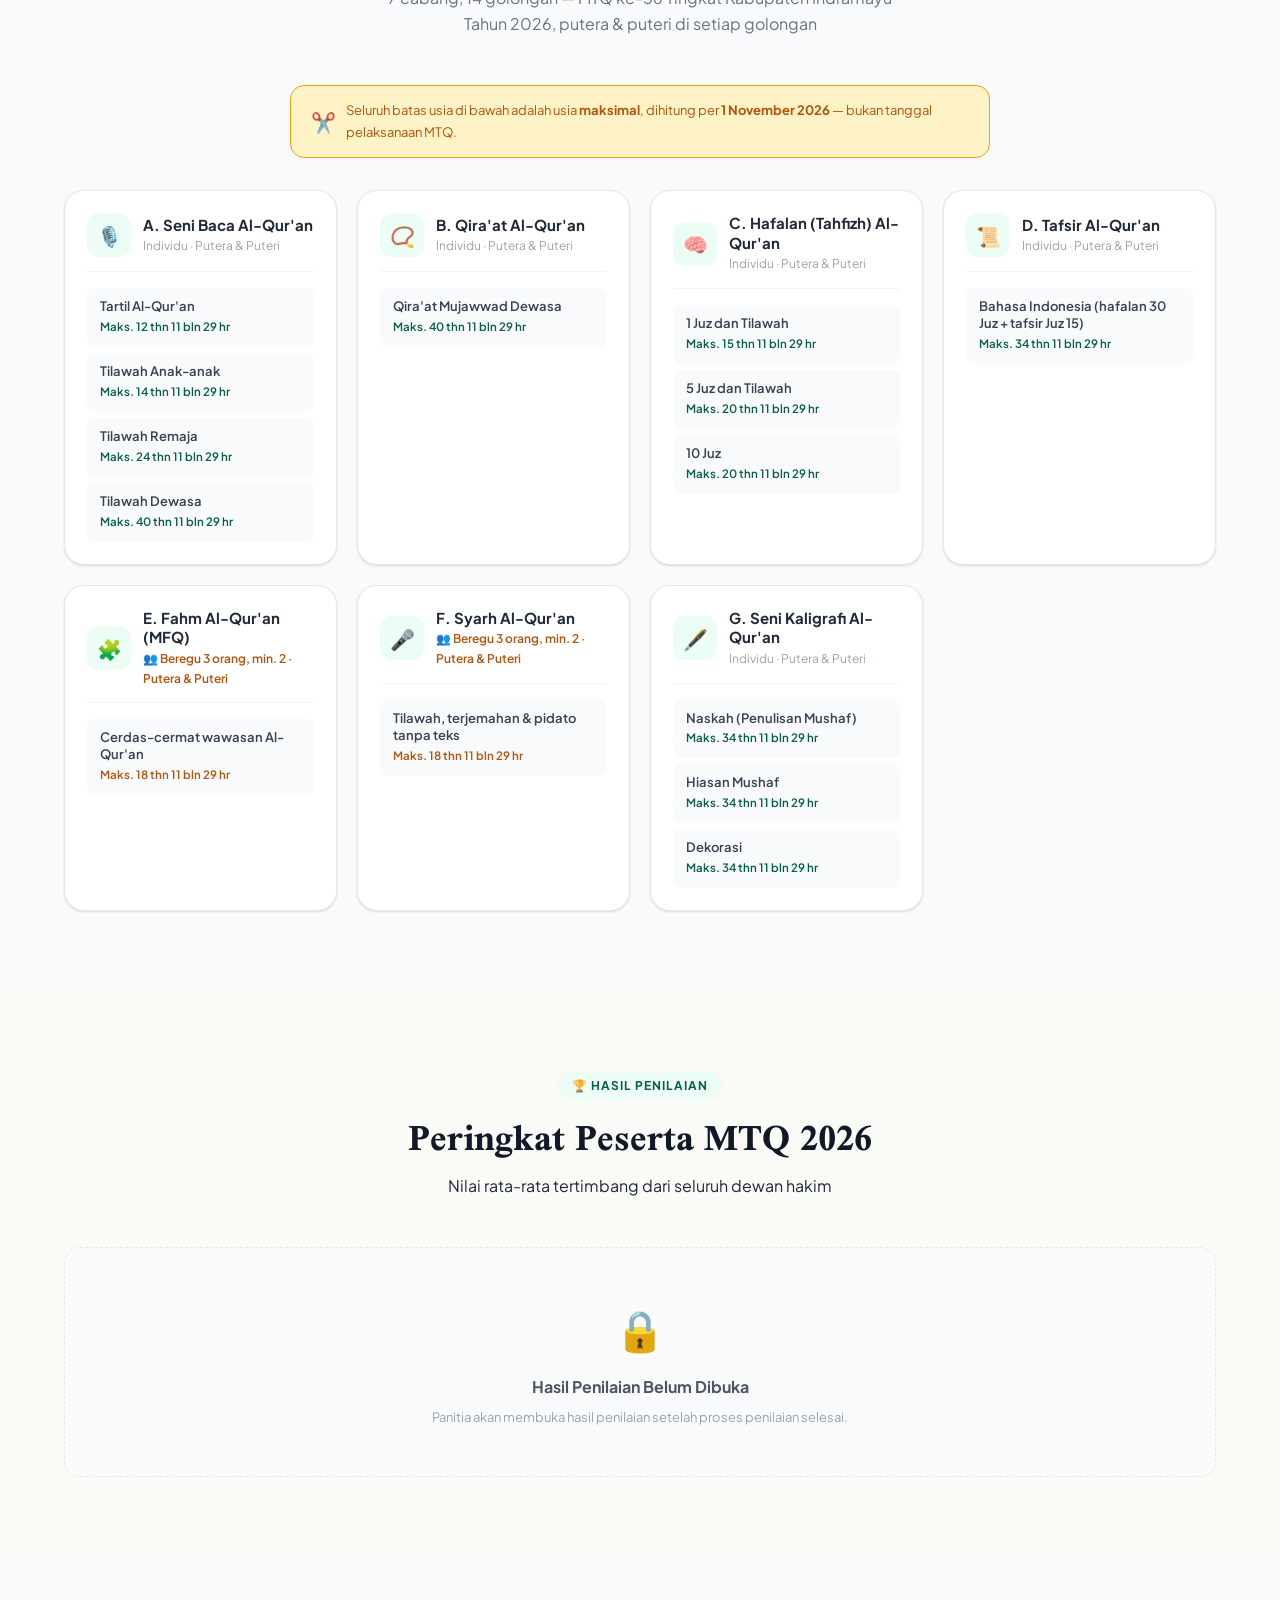
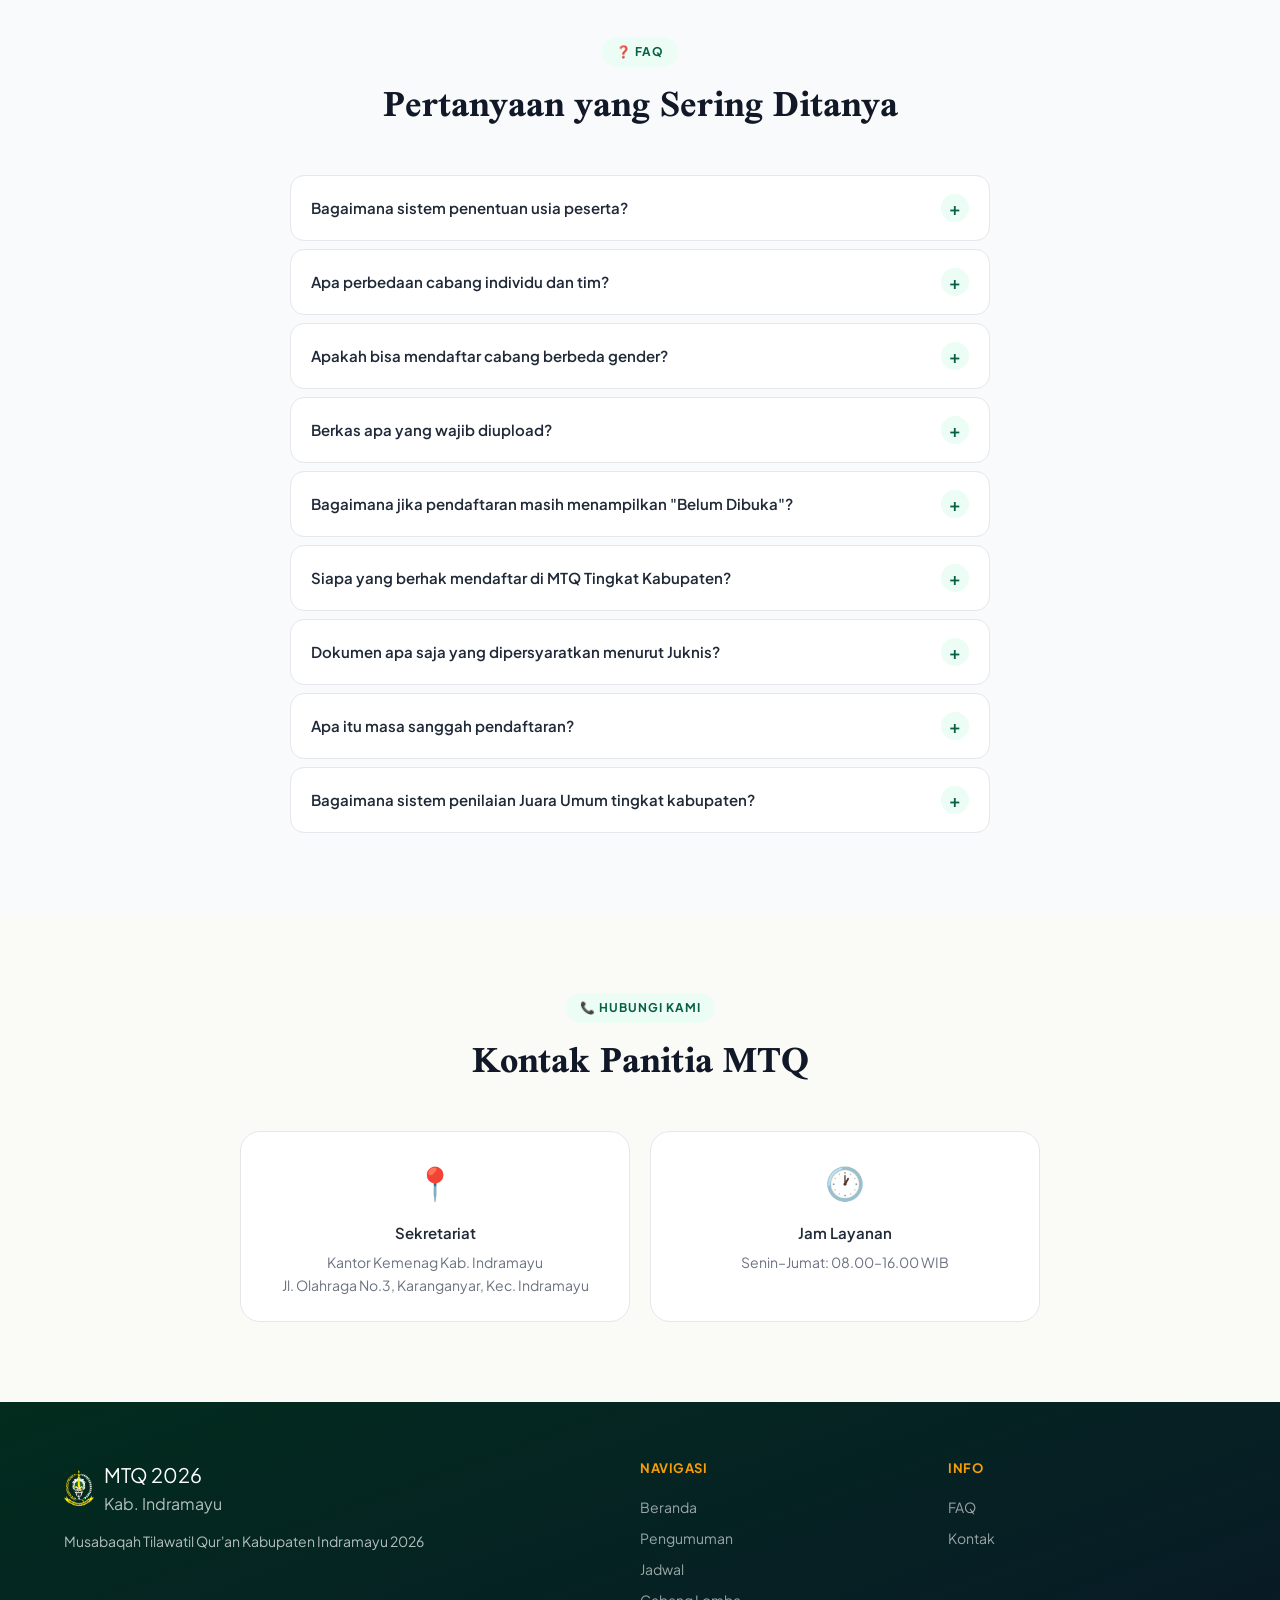
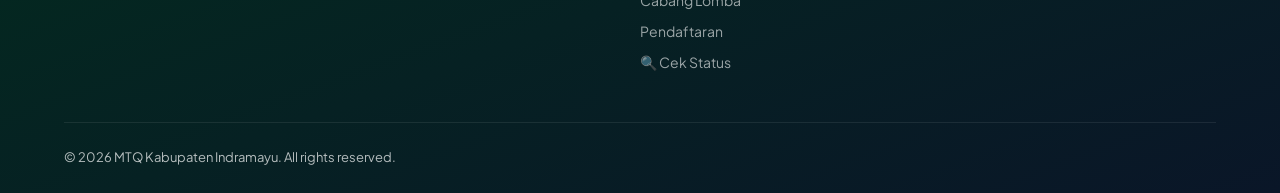
==== commit 19559c21: "daftar button" ====
--- a/index.html
+++ b/index.html
@@ -464,7 +464,7 @@
       </div>
       <div class="faq-item animate-in">
         <div class="faq-question">Berkas apa yang wajib diupload?<span class="icon">+</span></div>
-        <div class="faq-answer">Wajib: (1) Pas foto terbaru Background Biru dan (2) KTP/KK/KIA. Opsional: Surat rekomendasi dari kecamatan. Format: JPG/PNG/PDF, maksimal 2 MB per file. Untuk pendaftaran tim, setiap anggota wajib mengupload berkasnya masing-masing.</div>
+        <div class="faq-answer">Wajib: (1) Pas foto terbaru berlatar belakang biru dan (2) KTP/KK orang tua. Opsional: Surat rekomendasi dari sekolah/pesantren. Format: JPG/PNG/PDF, maksimal 2 MB per file. Untuk pendaftaran tim, setiap anggota wajib mengupload berkasnya masing-masing.</div>
       </div>
       <div class="faq-item animate-in">
         <div class="faq-question">Bagaimana jika pendaftaran masih menampilkan "Belum Dibuka"?<span class="icon">+</span></div>
--- a/css/style.css
+++ b/css/style.css
@@ -1018,12 +1018,15 @@
 .upload-preview .file-size { font-size: 12px; color: var(--gray-500); }
 .upload-preview .remove-file { color: #ef4444; font-size: 18px; cursor: pointer; flex-shrink: 0; }
 .upload-zone.has-file { border-style: solid; border-color: var(--emerald-light); }
-/* When file selected: hide placeholder, show stretched preview */
+/* When file selected: hide placeholder, show stretched preview.
+   FIX: h4 (nama field, mis. "Pas Foto") TIDAK ikut disembunyikan lagi —
+   sebelumnya begitu file dipilih, label field hilang dan yang tersisa
+   cuma thumbnail polos, jadi user tidak tahu itu preview field yang mana. */
 .upload-zone.has-file .upload-icon,
-.upload-zone.has-file h4,
 .upload-zone.has-file p  { display: none !important; }
 .upload-zone.has-file .upload-thumb { display: block !important; }
 .upload-zone.has-file    { padding: 8px; }
+.upload-zone.has-file h4 { margin: 0 0 8px; font-size: 13px; }
 /* PDF badge in zone */
 .upload-zone .pdf-badge  { position:absolute; top:6px; right:6px; background:#dc2626; color:#fff;
   font-size:10px; font-weight:700; padding:2px 6px; border-radius:4px; letter-spacing:.5px; }
